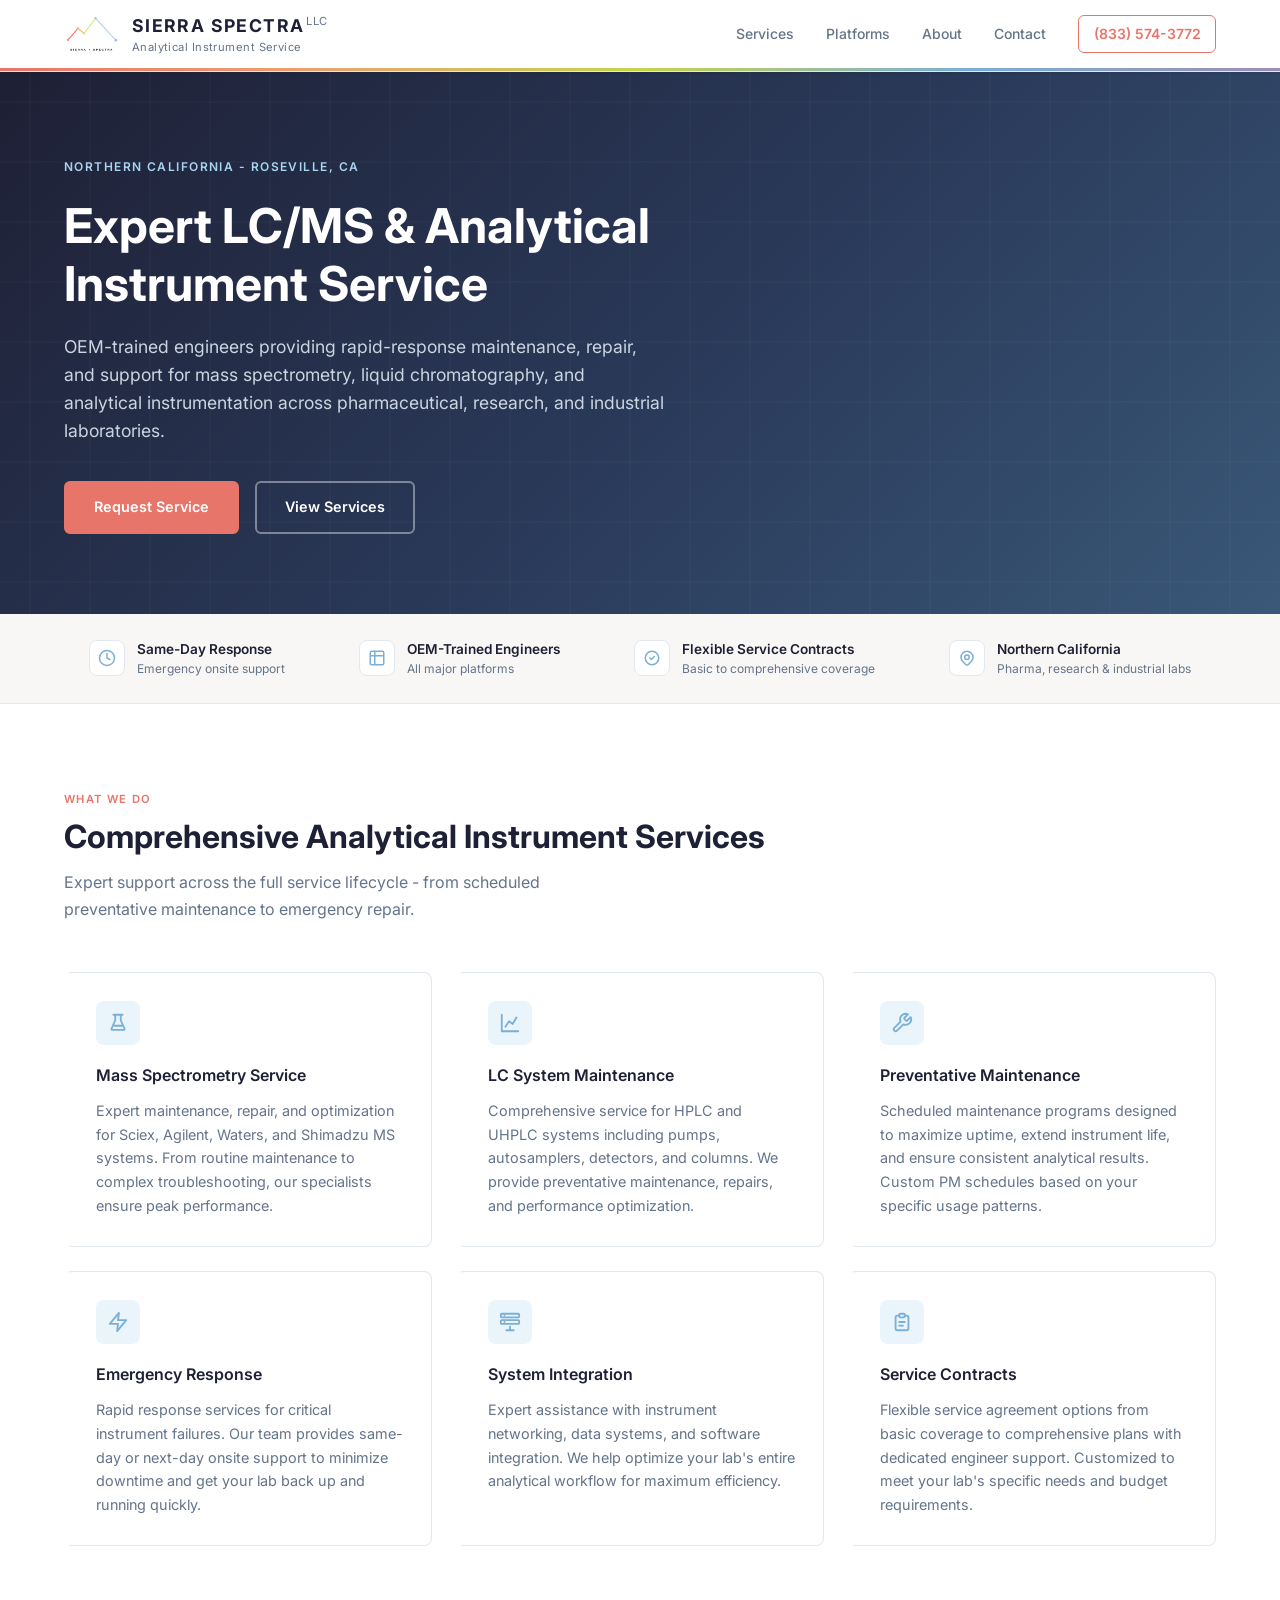
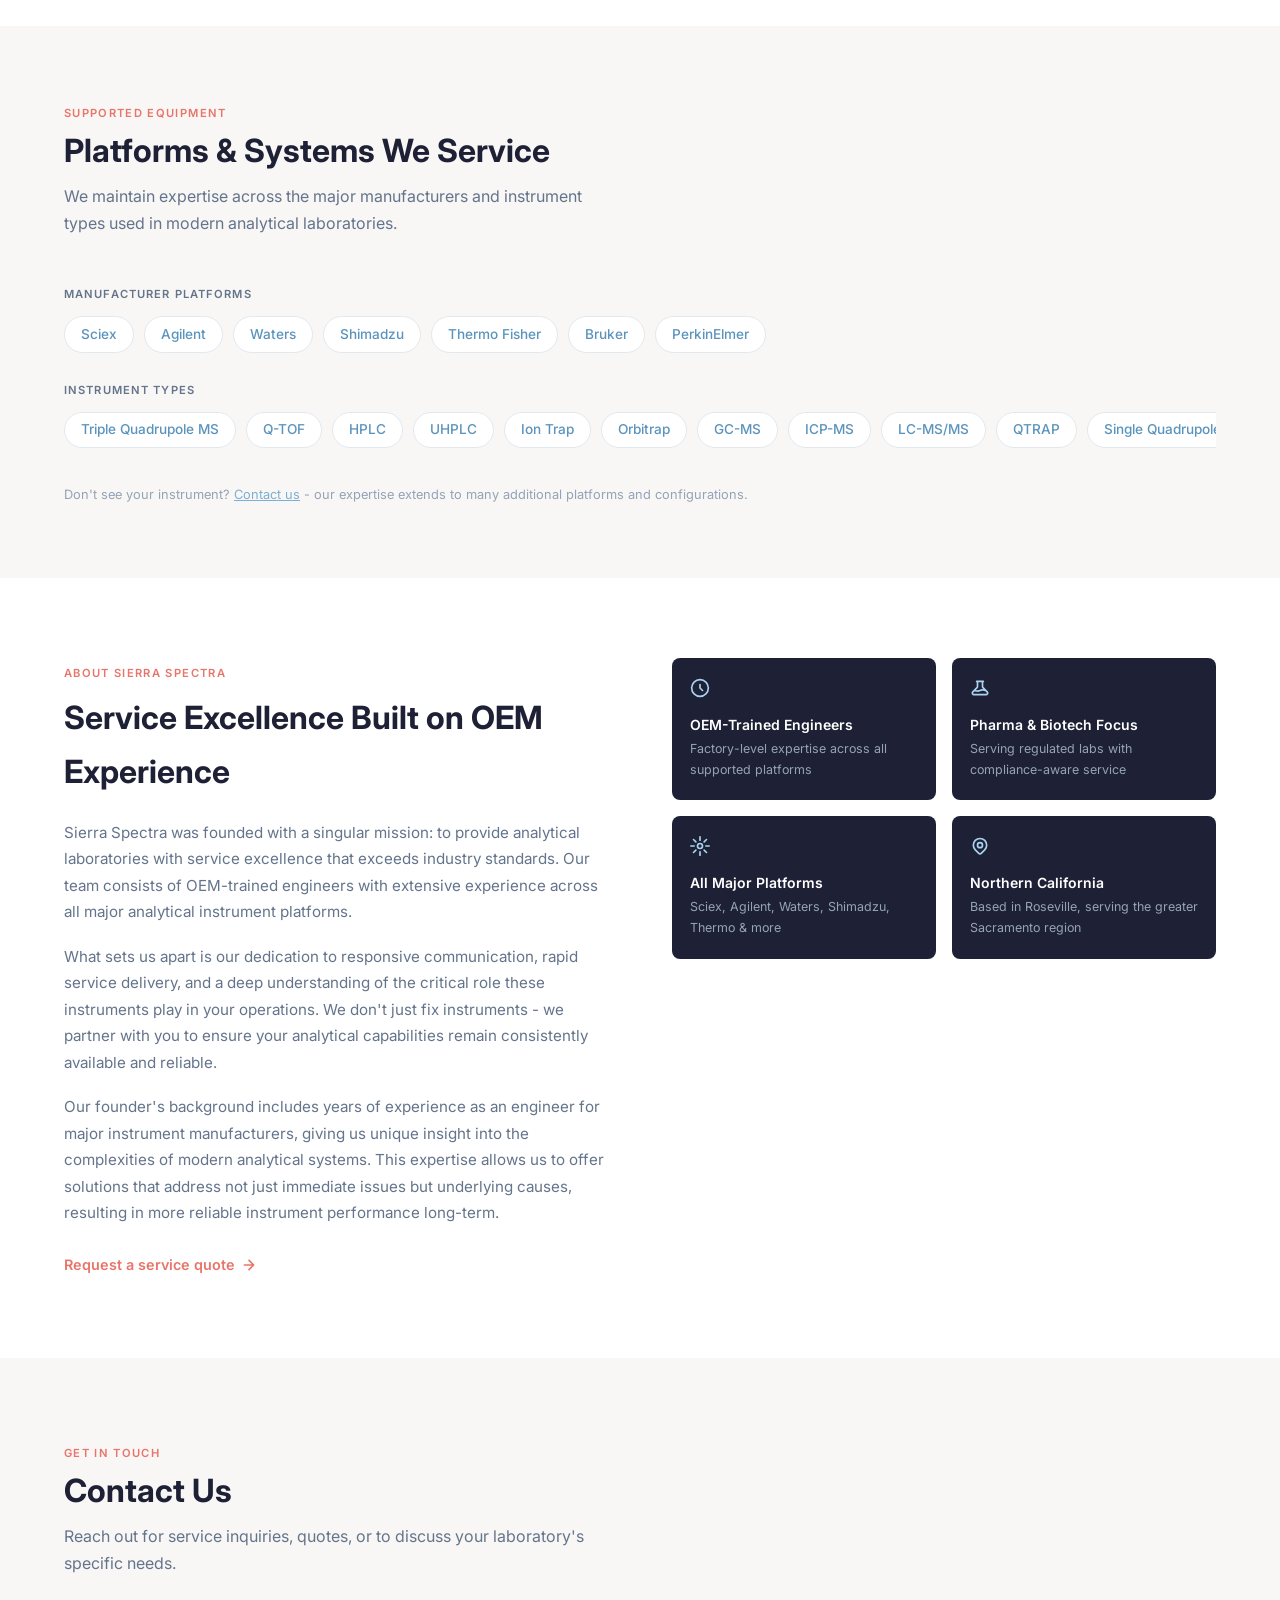
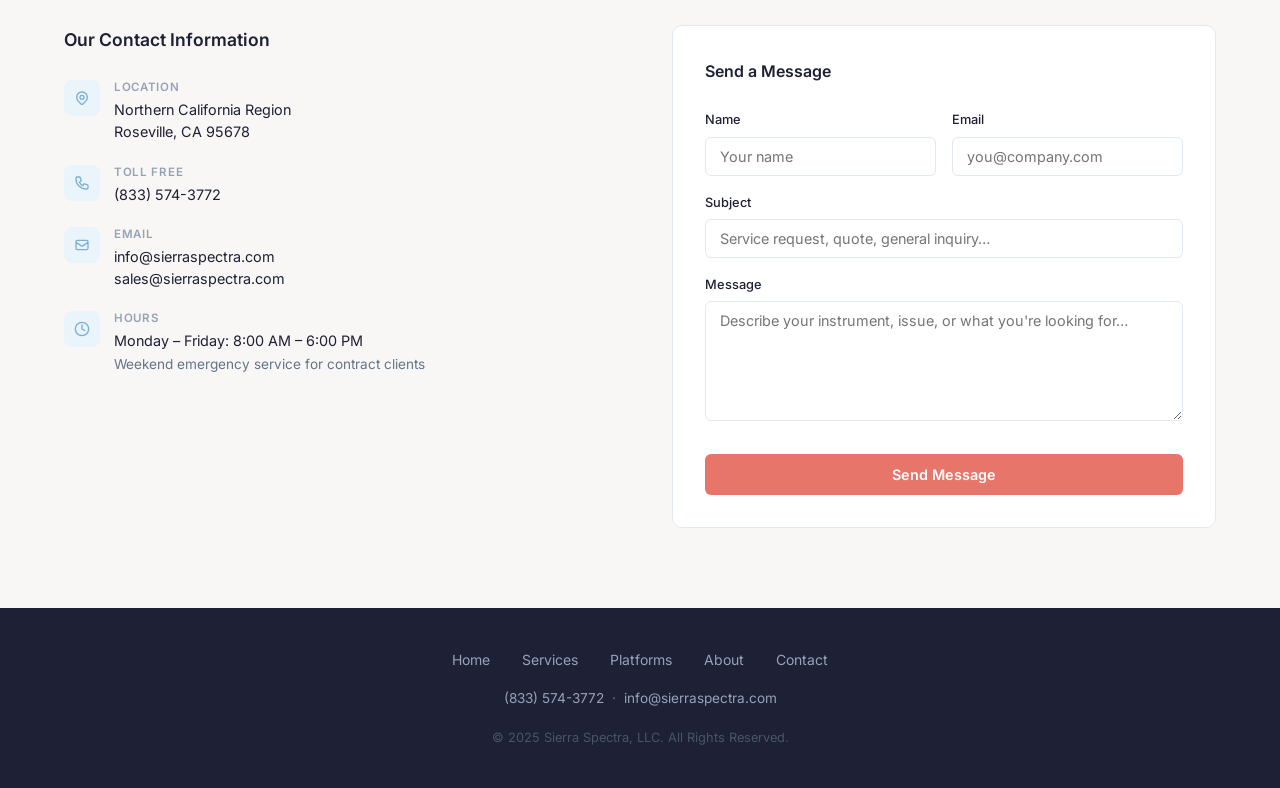
==== previews/em-dashes-hyphens-completeness-iyqhnm/index.html @ 55b7348d "Deploying to gh-pages from @ SierraSpectraLLC/sierraspectrallc.github.io@8f53536fdd817f4bb9b11e13f49" ====
<!DOCTYPE html>
<html lang="en">
<head>
    <meta charset="UTF-8">
    <meta name="viewport" content="width=device-width, initial-scale=1.0">
    <title>Sierra Spectra - Analytical Instrument Service Specialists</title>
    <link rel="preconnect" href="https://fonts.googleapis.com">
    <link rel="preconnect" href="https://fonts.gstatic.com" crossorigin>
    <link href="https://fonts.googleapis.com/css2?family=Inter:wght@300;400;500;600;700&display=swap" rel="stylesheet">
    <style>
        :root {
            /* Brand palette - derived from Sierra Spectra logo */
            --coral:   #E8756A;   /* logo: leftmost dot  */
            --orange:  #E8A370;   /* logo: 2nd dot       */
            --lime:    #C5D44A;   /* logo: valley dot    */
            --sky:     #7BAFD4;   /* logo: peak dot      */
            --purple:  #9B8EB8;   /* logo: rightmost dot */

            /* Functional aliases */
            --navy:    #1e2035;   /* dark text / header bg */
            --blue:    #7BAFD4;   /* sky blue - links, icons, accents */
            --blue-dk: #5A94BC;   /* darker sky - hover states */
            --slate:   #64748b;
            --slate-lt:#94a3b8;
            --border:  #e2e8f0;
            --gray-bg: #f8f7f5;   /* very slightly warm off-white */
            --white:   #ffffff;
        }

        *, *::before, *::after {
            margin: 0;
            padding: 0;
            box-sizing: border-box;
        }

        html {
            scroll-behavior: smooth;
        }

        body {
            font-family: 'Inter', -apple-system, BlinkMacSystemFont, 'Segoe UI', sans-serif;
            font-size: 16px;
            line-height: 1.7;
            color: var(--navy);
            background: var(--white);
        }

        .container {
            width: 90%;
            max-width: 1200px;
            margin: 0 auto;
        }

        /* ===== NAVIGATION ===== */
        .nav {
            position: sticky;
            top: 0;
            z-index: 100;
            background: var(--white);
            border-bottom: 1px solid var(--border);
            box-shadow: 0 1px 3px rgba(0,0,0,0.08);
        }

        /* Spectrum accent bar - mirrors the logo's color gradient */
        .nav::after {
            content: '';
            display: block;
            height: 3px;
            background: linear-gradient(to right, #E8756A, #E8A370, #C5D44A, #7BAFD4, #9B8EB8);
        }

        .nav-inner {
            display: flex;
            align-items: center;
            justify-content: space-between;
            height: 68px;
        }

        .nav-logo {
            display: flex;
            flex-direction: row;
            align-items: center;
            gap: 0.6rem;
            text-decoration: none;
        }

        .nav-logo-img {
            height: 40px;
            width: auto;
            flex-shrink: 0;
        }

        .nav-logo-name {
            font-size: 1.1rem;
            font-weight: 700;
            letter-spacing: 0.08em;
            color: var(--navy);
        }

        .nav-logo-name span {
            font-weight: 400;
            font-size: 0.7rem;
            color: var(--slate);
            letter-spacing: 0.04em;
            vertical-align: super;
            margin-left: 2px;
        }

        .nav-logo-tag {
            font-size: 0.7rem;
            font-weight: 400;
            color: var(--slate);
            letter-spacing: 0.04em;
            margin-top: -2px;
        }

        .nav-right {
            display: flex;
            align-items: center;
            gap: 2rem;
        }

        .nav-links {
            display: flex;
            list-style: none;
            gap: 2rem;
        }

        .nav-links a {
            text-decoration: none;
            font-size: 0.875rem;
            font-weight: 500;
            color: var(--slate);
            transition: color 0.2s;
        }

        .nav-links a:hover {
            color: var(--blue);
        }

        .nav-phone {
            font-size: 0.875rem;
            font-weight: 600;
            color: var(--coral);
            text-decoration: none;
            border: 1.5px solid var(--coral);
            border-radius: 6px;
            padding: 0.4rem 0.9rem;
            transition: all 0.2s;
            white-space: nowrap;
        }

        .nav-phone:hover {
            background: var(--coral);
            color: var(--white);
        }

        .nav-hamburger {
            display: none;
            background: none;
            border: none;
            cursor: pointer;
            padding: 4px;
            color: var(--navy);
        }

        /* ===== HERO ===== */
        .hero {
            position: relative;
            min-height: 520px;
            display: flex;
            align-items: center;
            background: linear-gradient(135deg, #1e2035 0%, #2a3a5a 55%, #3a5878 100%);
            overflow: hidden;
        }

        .hero-pattern {
            position: absolute;
            inset: 0;
            background-image: url("data:image/svg+xml,%3Csvg xmlns='http://www.w3.org/2000/svg' width='60' height='60'%3E%3Cpath d='M0 0h60v60H0z' fill='none'/%3E%3Cpath d='M0 30h60M30 0v60' stroke='%23ffffff' stroke-width='0.5' opacity='0.08'/%3E%3C/svg%3E");
            pointer-events: none;
        }

        .hero-content {
            position: relative;
            z-index: 1;
            padding: 5rem 0;
        }

        .hero-eyebrow {
            display: inline-block;
            font-size: 0.75rem;
            font-weight: 600;
            letter-spacing: 0.12em;
            text-transform: uppercase;
            color: #a8d4f0;
            margin-bottom: 1.25rem;
        }

        .hero h1 {
            font-size: clamp(2rem, 4vw, 3rem);
            font-weight: 700;
            color: var(--white);
            line-height: 1.2;
            max-width: 680px;
            margin-bottom: 1.25rem;
        }

        .hero-sub {
            font-size: 1.1rem;
            font-weight: 400;
            color: #cbd5e1;
            max-width: 600px;
            margin-bottom: 2.25rem;
            line-height: 1.6;
        }

        .hero-ctas {
            display: flex;
            gap: 1rem;
            flex-wrap: wrap;
        }

        .btn-primary {
            display: inline-block;
            background: var(--coral);
            color: var(--white);
            font-size: 0.9rem;
            font-weight: 600;
            padding: 0.75rem 1.75rem;
            border-radius: 6px;
            text-decoration: none;
            transition: all 0.2s;
            border: 2px solid var(--coral);
        }

        .btn-primary:hover {
            background: #c95c52;
            border-color: #c95c52;
            transform: translateY(-1px);
        }

        .btn-ghost {
            display: inline-block;
            background: transparent;
            color: var(--white);
            font-size: 0.9rem;
            font-weight: 600;
            padding: 0.75rem 1.75rem;
            border-radius: 6px;
            text-decoration: none;
            border: 2px solid rgba(255,255,255,0.4);
            transition: all 0.2s;
        }

        .btn-ghost:hover {
            border-color: rgba(255,255,255,0.8);
            background: rgba(255,255,255,0.1);
        }

        /* ===== STATS BAR ===== */
        .stats-bar {
            background: var(--gray-bg);
            border-bottom: 1px solid var(--border);
            padding: 1.5rem 0;
        }

        .stats-grid {
            display: flex;
            justify-content: space-around;
            flex-wrap: wrap;
            gap: 1.5rem;
        }

        .stat-item {
            display: flex;
            align-items: center;
            gap: 0.75rem;
        }

        .stat-icon {
            width: 36px;
            height: 36px;
            background: var(--white);
            border-radius: 8px;
            border: 1px solid var(--border);
            display: flex;
            align-items: center;
            justify-content: center;
            flex-shrink: 0;
        }

        .stat-icon svg {
            width: 18px;
            height: 18px;
            color: var(--blue);
            stroke: var(--blue);
        }

        .stat-label {
            font-size: 0.85rem;
            font-weight: 600;
            color: var(--navy);
        }

        .stat-sub {
            font-size: 0.75rem;
            color: var(--slate);
            margin-top: -2px;
        }

        /* ===== SECTION HEADERS ===== */
        .section-header {
            margin-bottom: 3rem;
        }

        .section-header.centered {
            text-align: center;
        }

        .section-eyebrow {
            display: inline-block;
            font-size: 0.7rem;
            font-weight: 600;
            letter-spacing: 0.12em;
            text-transform: uppercase;
            color: var(--coral);
            margin-bottom: 0.5rem;
        }

        .section-header h2 {
            font-size: clamp(1.5rem, 3vw, 2rem);
            font-weight: 700;
            color: var(--navy);
            line-height: 1.25;
        }

        .section-header p {
            margin-top: 0.75rem;
            font-size: 1rem;
            color: var(--slate);
            max-width: 560px;
        }

        .section-header.centered p {
            margin-left: auto;
            margin-right: auto;
        }

        /* ===== SERVICES ===== */
        .services {
            padding: 5rem 0;
            background: var(--white);
        }

        .service-grid {
            display: grid;
            grid-template-columns: repeat(auto-fit, minmax(300px, 1fr));
            gap: 1.5rem;
        }

        .service-card {
            border: 1px solid var(--border);
            border-radius: 8px;
            padding: 1.75rem;
            background: var(--white);
            transition: all 0.2s;
            border-left: 4px solid transparent;
        }

        .service-card:hover {
            border-left-color: var(--coral);
            box-shadow: 0 4px 16px rgba(232,117,106,0.12);
            transform: translateY(-2px);
        }

        .service-card-icon {
            width: 44px;
            height: 44px;
            background: #eaf4fb;
            border-radius: 8px;
            display: flex;
            align-items: center;
            justify-content: center;
            margin-bottom: 1.1rem;
        }

        .service-card-icon svg {
            width: 22px;
            height: 22px;
            stroke: var(--blue);
        }

        .service-card h3 {
            font-size: 1rem;
            font-weight: 600;
            color: var(--navy);
            margin-bottom: 0.6rem;
        }

        .service-card p {
            font-size: 0.9rem;
            color: var(--slate);
            line-height: 1.65;
        }

        /* ===== PLATFORMS WE SERVICE ===== */
        .platforms {
            padding: 4.5rem 0;
            background: var(--gray-bg);
        }

        .scroll-row {
            margin-top: 1.5rem;
        }

        .scroll-row-label {
            font-size: 0.7rem;
            font-weight: 600;
            letter-spacing: 0.1em;
            text-transform: uppercase;
            color: var(--slate);
            margin-bottom: 0.75rem;
        }

        .scroll-track {
            display: flex;
            gap: 0.625rem;
            overflow-x: auto;
            padding-bottom: 0.5rem;
            scrollbar-width: none;
            -ms-overflow-style: none;
        }

        .scroll-track::-webkit-scrollbar {
            display: none;
        }

        .scroll-pill {
            flex-shrink: 0;
            display: inline-block;
            background: var(--white);
            border: 1px solid var(--border);
            border-radius: 9999px;
            padding: 0.35rem 1rem;
            font-size: 0.85rem;
            font-weight: 500;
            color: var(--blue-dk);
            white-space: nowrap;
            cursor: default;
            transition: border-color 0.15s;
        }

        .scroll-pill:hover {
            border-color: var(--blue);
        }

        .scroll-row + .scroll-row {
            margin-top: 1.25rem;
        }

        .platforms-note {
            margin-top: 1.75rem;
            font-size: 0.8rem;
            color: var(--slate-lt);
        }

        /* ===== ABOUT ===== */
        .about {
            padding: 5rem 0;
            background: var(--white);
        }

        .about-grid {
            display: grid;
            grid-template-columns: 1fr 1fr;
            gap: 4rem;
            align-items: start;
        }

        .about-text h2 {
            font-size: clamp(1.5rem, 3vw, 2rem);
            font-weight: 700;
            color: var(--navy);
            margin-bottom: 1.25rem;
        }

        .about-text p {
            font-size: 0.95rem;
            color: var(--slate);
            margin-bottom: 1.1rem;
            line-height: 1.75;
        }

        .about-cta {
            display: inline-flex;
            align-items: center;
            gap: 0.4rem;
            font-size: 0.9rem;
            font-weight: 600;
            color: var(--coral);
            text-decoration: none;
            margin-top: 0.5rem;
            transition: gap 0.2s;
        }

        .about-cta:hover {
            gap: 0.7rem;
        }

        .about-highlights {
            display: grid;
            grid-template-columns: 1fr 1fr;
            gap: 1rem;
        }

        .highlight-card {
            background: var(--navy);
            border-radius: 8px;
            padding: 1.25rem 1.1rem;
            color: var(--white);
        }

        .highlight-card svg {
            width: 20px;
            height: 20px;
            stroke: #a8d4f0;
            margin-bottom: 0.6rem;
        }

        .highlight-card h4 {
            font-size: 0.875rem;
            font-weight: 600;
            color: var(--white);
            line-height: 1.3;
        }

        .highlight-card p {
            font-size: 0.78rem;
            color: #94a3b8;
            margin-top: 0.25rem;
        }

        /* ===== CONTACT ===== */
        .contact {
            padding: 5rem 0;
            background: var(--gray-bg);
        }

        .contact-grid {
            display: grid;
            grid-template-columns: 1fr 1fr;
            gap: 4rem;
        }

        .contact-info h3 {
            font-size: 1.1rem;
            font-weight: 600;
            color: var(--navy);
            margin-bottom: 1.5rem;
        }

        .contact-detail {
            display: flex;
            align-items: flex-start;
            gap: 0.875rem;
            margin-bottom: 1.25rem;
        }

        .contact-detail-icon {
            width: 36px;
            height: 36px;
            background: #eaf4fb;
            border-radius: 8px;
            display: flex;
            align-items: center;
            justify-content: center;
            flex-shrink: 0;
            margin-top: 1px;
        }

        .contact-detail-icon svg {
            width: 16px;
            height: 16px;
            stroke: var(--blue);
        }

        .contact-detail-text {
            font-size: 0.9rem;
            color: var(--navy);
            line-height: 1.55;
        }

        .contact-detail-text a {
            color: var(--navy);
            text-decoration: none;
        }

        .contact-detail-text a:hover {
            color: var(--blue);
            text-decoration: underline;
        }

        .contact-detail-text .label {
            font-size: 0.72rem;
            font-weight: 600;
            letter-spacing: 0.06em;
            text-transform: uppercase;
            color: var(--slate-lt);
            display: block;
            margin-bottom: 2px;
        }

        /* Contact Form */
        .contact-form-wrap {
            background: var(--white);
            border: 1px solid var(--border);
            border-radius: 10px;
            padding: 2rem;
        }

        .contact-form-wrap h3 {
            font-size: 1rem;
            font-weight: 600;
            color: var(--navy);
            margin-bottom: 1.5rem;
        }

        .form-group {
            margin-bottom: 1rem;
        }

        .form-group label {
            display: block;
            font-size: 0.8rem;
            font-weight: 500;
            color: var(--navy);
            margin-bottom: 0.35rem;
        }

        .form-group input,
        .form-group textarea,
        .form-group select {
            width: 100%;
            padding: 0.625rem 0.875rem;
            border: 1px solid var(--border);
            border-radius: 6px;
            font-size: 0.9rem;
            font-family: inherit;
            color: var(--navy);
            background: var(--white);
            transition: border-color 0.15s, box-shadow 0.15s;
            appearance: none;
        }

        .form-group input:focus,
        .form-group textarea:focus,
        .form-group select:focus {
            outline: none;
            border-color: var(--blue);
            box-shadow: 0 0 0 3px rgba(123,175,212,0.2);
        }

        .form-group textarea {
            height: 120px;
            resize: vertical;
        }

        .form-row {
            display: grid;
            grid-template-columns: 1fr 1fr;
            gap: 1rem;
        }

        .btn-submit {
            width: 100%;
            background: var(--coral);
            color: var(--white);
            border: none;
            padding: 0.75rem;
            font-size: 0.9rem;
            font-weight: 600;
            font-family: inherit;
            border-radius: 6px;
            cursor: pointer;
            transition: background 0.2s;
            margin-top: 0.5rem;
        }

        .btn-submit:hover {
            background: #c95c52;
        }

        /* ===== FOOTER ===== */
        footer {
            background: var(--navy);
            color: #94a3b8;
            padding: 2.5rem 0;
        }

        .footer-inner {
            display: flex;
            flex-direction: column;
            align-items: center;
            gap: 1rem;
            text-align: center;
        }

        .footer-links {
            display: flex;
            gap: 2rem;
            flex-wrap: wrap;
            justify-content: center;
        }

        .footer-links a {
            color: #94a3b8;
            text-decoration: none;
            font-size: 0.875rem;
            transition: color 0.2s;
        }

        .footer-links a:hover {
            color: var(--white);
        }

        .footer-contact {
            font-size: 0.85rem;
            color: #64748b;
        }

        .footer-contact a {
            color: #94a3b8;
            text-decoration: none;
        }

        .footer-contact a:hover {
            color: var(--white);
        }

        .footer-copy {
            font-size: 0.8rem;
            color: #475569;
        }

        /* ===== MOBILE NAV ===== */
        .mobile-menu {
            display: none;
            padding: 1rem 0;
            border-top: 1px solid var(--border);
            background: var(--white);
        }

        .mobile-menu.open {
            display: block;
        }

        .mobile-menu ul {
            list-style: none;
            display: flex;
            flex-direction: column;
            gap: 0.25rem;
        }

        .mobile-menu a {
            display: block;
            padding: 0.6rem 0;
            font-size: 0.95rem;
            font-weight: 500;
            color: var(--navy);
            text-decoration: none;
        }

        .mobile-menu a:hover {
            color: var(--blue);
        }

        .mobile-phone {
            display: block;
            margin-top: 0.75rem;
            padding-top: 0.75rem;
            border-top: 1px solid var(--border);
            font-size: 0.9rem;
            font-weight: 600;
            color: var(--coral);
            text-decoration: none;
        }

        /* ===== RESPONSIVE ===== */
        @media (max-width: 768px) {
            .nav-links,
            .nav-phone {
                display: none;
            }

            .nav-hamburger {
                display: flex;
            }

            .stats-grid {
                display: grid;
                grid-template-columns: 1fr 1fr;
                gap: 1rem;
            }

            .about-grid,
            .contact-grid {
                grid-template-columns: 1fr;
                gap: 2.5rem;
            }

            .about-highlights {
                grid-template-columns: 1fr 1fr;
            }

            .form-row {
                grid-template-columns: 1fr;
            }

            .hero-ctas {
                flex-direction: column;
                align-items: flex-start;
            }

            .btn-primary,
            .btn-ghost {
                width: 100%;
                text-align: center;
            }
        }

        @media (max-width: 480px) {
            .stats-grid {
                grid-template-columns: 1fr;
            }

            .about-highlights {
                grid-template-columns: 1fr;
            }
        }
    </style>
</head>
<body>

    <!-- NAVIGATION -->
    <header>
        <nav class="nav">
            <div class="container">
                <div class="nav-inner">
                    <a href="#home" class="nav-logo">
                        <img src="assets/SSLogo_FullColor.png" alt="Sierra Spectra logo mark" class="nav-logo-img">
                        <div>
                            <div class="nav-logo-name">SIERRA SPECTRA<span>LLC</span></div>
                            <div class="nav-logo-tag">Analytical Instrument Service</div>
                        </div>
                    </a>

                    <div class="nav-right">
                        <ul class="nav-links">
                            <li><a href="#services">Services</a></li>
                            <li><a href="#platforms">Platforms</a></li>
                            <li><a href="#about">About</a></li>
                            <li><a href="#contact">Contact</a></li>
                        </ul>
                        <a href="tel:8335743772" class="nav-phone">(833) 574-3772</a>
                    </div>

                    <button class="nav-hamburger" aria-label="Toggle menu" onclick="document.querySelector('.mobile-menu').classList.toggle('open')">
                        <svg width="22" height="22" viewBox="0 0 24 24" fill="none" stroke="currentColor" stroke-width="2" stroke-linecap="round" stroke-linejoin="round">
                            <line x1="3" y1="6" x2="21" y2="6"/>
                            <line x1="3" y1="12" x2="21" y2="12"/>
                            <line x1="3" y1="18" x2="21" y2="18"/>
                        </svg>
                    </button>
                </div>

                <div class="mobile-menu">
                    <ul>
                        <li><a href="#services" onclick="this.closest('.mobile-menu').classList.remove('open')">Services</a></li>
                        <li><a href="#platforms" onclick="this.closest('.mobile-menu').classList.remove('open')">Platforms</a></li>
                        <li><a href="#about" onclick="this.closest('.mobile-menu').classList.remove('open')">About</a></li>
                        <li><a href="#contact" onclick="this.closest('.mobile-menu').classList.remove('open')">Contact</a></li>
                    </ul>
                    <a href="tel:8335743772" class="mobile-phone">(833) 574-3772</a>
                </div>
            </div>
        </nav>
    </header>

    <!-- HERO -->
    <section id="home" class="hero">
        <div class="hero-pattern"></div>
        <div class="container hero-content">
            <div class="hero-eyebrow">Northern California - Roseville, CA</div>
            <h1>Expert LC/MS &amp; Analytical Instrument Service</h1>
            <p class="hero-sub">OEM-trained engineers providing rapid-response maintenance, repair, and support for mass spectrometry, liquid chromatography, and analytical instrumentation across pharmaceutical, research, and industrial laboratories.</p>
            <div class="hero-ctas">
                <a href="#contact" class="btn-primary">Request Service</a>
                <a href="#services" class="btn-ghost">View Services</a>
            </div>
        </div>
    </section>

    <!-- STATS BAR -->
    <section class="stats-bar">
        <div class="container">
            <div class="stats-grid">
                <div class="stat-item">
                    <div class="stat-icon">
                        <svg viewBox="0 0 24 24" fill="none" stroke-width="2" stroke-linecap="round" stroke-linejoin="round">
                            <path d="M12 2a10 10 0 100 20 10 10 0 000-20z"/>
                            <path d="M12 6v6l4 2"/>
                        </svg>
                    </div>
                    <div>
                        <div class="stat-label">Same-Day Response</div>
                        <div class="stat-sub">Emergency onsite support</div>
                    </div>
                </div>

                <div class="stat-item">
                    <div class="stat-icon">
                        <svg viewBox="0 0 24 24" fill="none" stroke-width="2" stroke-linecap="round" stroke-linejoin="round">
                            <path d="M9 3H5a2 2 0 00-2 2v4m6-6h10a2 2 0 012 2v4M9 3v18m0 0h10a2 2 0 002-2V9M9 21H5a2 2 0 01-2-2V9m0 0h18"/>
                        </svg>
                    </div>
                    <div>
                        <div class="stat-label">OEM-Trained Engineers</div>
                        <div class="stat-sub">All major platforms</div>
                    </div>
                </div>

                <div class="stat-item">
                    <div class="stat-icon">
                        <svg viewBox="0 0 24 24" fill="none" stroke-width="2" stroke-linecap="round" stroke-linejoin="round">
                            <path d="M9 12l2 2 4-4m6 2a9 9 0 11-18 0 9 9 0 0118 0z"/>
                        </svg>
                    </div>
                    <div>
                        <div class="stat-label">Flexible Service Contracts</div>
                        <div class="stat-sub">Basic to comprehensive coverage</div>
                    </div>
                </div>

                <div class="stat-item">
                    <div class="stat-icon">
                        <svg viewBox="0 0 24 24" fill="none" stroke-width="2" stroke-linecap="round" stroke-linejoin="round">
                            <path d="M17.657 16.657L13.414 20.9a1.998 1.998 0 01-2.827 0l-4.244-4.243a8 8 0 1111.314 0z"/>
                            <path d="M15 11a3 3 0 11-6 0 3 3 0 016 0z"/>
                        </svg>
                    </div>
                    <div>
                        <div class="stat-label">Northern California</div>
                        <div class="stat-sub">Pharma, research &amp; industrial labs</div>
                    </div>
                </div>
            </div>
        </div>
    </section>

    <!-- SERVICES -->
    <section id="services" class="services">
        <div class="container">
            <div class="section-header">
                <div class="section-eyebrow">What We Do</div>
                <h2>Comprehensive Analytical Instrument Services</h2>
                <p>Expert support across the full service lifecycle - from scheduled preventative maintenance to emergency repair.</p>
            </div>

            <div class="service-grid">

                <div class="service-card">
                    <div class="service-card-icon">
                        <!-- Flask / beaker icon -->
                        <svg viewBox="0 0 24 24" fill="none" stroke-width="2" stroke-linecap="round" stroke-linejoin="round">
                            <path d="M9 3h6m-6 0v6l-4 9a1 1 0 00.9 1.45h12.2A1 1 0 0019 18l-4-9V3M9 3H7m8 0h2"/>
                            <path d="M7.8 15h8.4"/>
                        </svg>
                    </div>
                    <h3>Mass Spectrometry Service</h3>
                    <p>Expert maintenance, repair, and optimization for Sciex, Agilent, Waters, and Shimadzu MS systems. From routine maintenance to complex troubleshooting, our specialists ensure peak performance.</p>
                </div>

                <div class="service-card">
                    <div class="service-card-icon">
                        <!-- Chart / LC icon -->
                        <svg viewBox="0 0 24 24" fill="none" stroke-width="2" stroke-linecap="round" stroke-linejoin="round">
                            <path d="M3 3v18h18"/>
                            <path d="M7 16l4-6 4 3 4-7"/>
                        </svg>
                    </div>
                    <h3>LC System Maintenance</h3>
                    <p>Comprehensive service for HPLC and UHPLC systems including pumps, autosamplers, detectors, and columns. We provide preventative maintenance, repairs, and performance optimization.</p>
                </div>

                <div class="service-card">
                    <div class="service-card-icon">
                        <!-- Wrench icon -->
                        <svg viewBox="0 0 24 24" fill="none" stroke-width="2" stroke-linecap="round" stroke-linejoin="round">
                            <path d="M14.7 6.3a1 1 0 000 1.4l1.6 1.6a1 1 0 001.4 0l3.77-3.77a6 6 0 01-7.94 7.94l-6.91 6.91a2.12 2.12 0 01-3-3l6.91-6.91a6 6 0 017.94-7.94l-3.76 3.76z"/>
                        </svg>
                    </div>
                    <h3>Preventative Maintenance</h3>
                    <p>Scheduled maintenance programs designed to maximize uptime, extend instrument life, and ensure consistent analytical results. Custom PM schedules based on your specific usage patterns.</p>
                </div>

                <div class="service-card">
                    <div class="service-card-icon">
                        <!-- Lightning bolt icon -->
                        <svg viewBox="0 0 24 24" fill="none" stroke-width="2" stroke-linecap="round" stroke-linejoin="round">
                            <path d="M13 2L3 14h9l-1 8 10-12h-9l1-8z"/>
                        </svg>
                    </div>
                    <h3>Emergency Response</h3>
                    <p>Rapid response services for critical instrument failures. Our team provides same-day or next-day onsite support to minimize downtime and get your lab back up and running quickly.</p>
                </div>

                <div class="service-card">
                    <div class="service-card-icon">
                        <!-- Network / server icon -->
                        <svg viewBox="0 0 24 24" fill="none" stroke-width="2" stroke-linecap="round" stroke-linejoin="round">
                            <rect x="2" y="3" width="20" height="4" rx="1"/>
                            <rect x="2" y="10" width="20" height="4" rx="1"/>
                            <path d="M6 5h.01M6 12h.01"/>
                            <path d="M12 17v4m-4 0h8"/>
                        </svg>
                    </div>
                    <h3>System Integration</h3>
                    <p>Expert assistance with instrument networking, data systems, and software integration. We help optimize your lab's entire analytical workflow for maximum efficiency.</p>
                </div>

                <div class="service-card">
                    <div class="service-card-icon">
                        <!-- Document / contract icon -->
                        <svg viewBox="0 0 24 24" fill="none" stroke-width="2" stroke-linecap="round" stroke-linejoin="round">
                            <path d="M9 5H7a2 2 0 00-2 2v12a2 2 0 002 2h10a2 2 0 002-2V7a2 2 0 00-2-2h-2"/>
                            <rect x="9" y="3" width="6" height="4" rx="1"/>
                            <path d="M9 12h6M9 16h4"/>
                        </svg>
                    </div>
                    <h3>Service Contracts</h3>
                    <p>Flexible service agreement options from basic coverage to comprehensive plans with dedicated engineer support. Customized to meet your lab's specific needs and budget requirements.</p>
                </div>

            </div>
        </div>
    </section>

    <!-- PLATFORMS WE SERVICE -->
    <section id="platforms" class="platforms">
        <div class="container">
            <div class="section-header">
                <div class="section-eyebrow">Supported Equipment</div>
                <h2>Platforms &amp; Systems We Service</h2>
                <p>We maintain expertise across the major manufacturers and instrument types used in modern analytical laboratories.</p>
            </div>

            <div class="scroll-row">
                <div class="scroll-row-label">Manufacturer Platforms</div>
                <div class="scroll-track" role="list" aria-label="Supported manufacturer platforms">
                    <span class="scroll-pill">Sciex</span>
                    <span class="scroll-pill">Agilent</span>
                    <span class="scroll-pill">Waters</span>
                    <span class="scroll-pill">Shimadzu</span>
                    <span class="scroll-pill">Thermo Fisher</span>
                    <span class="scroll-pill">Bruker</span>
                    <span class="scroll-pill">PerkinElmer</span>
                </div>
            </div>

            <div class="scroll-row">
                <div class="scroll-row-label">Instrument Types</div>
                <div class="scroll-track" role="list" aria-label="Supported instrument types">
                    <span class="scroll-pill">Triple Quadrupole MS</span>
                    <span class="scroll-pill">Q-TOF</span>
                    <span class="scroll-pill">HPLC</span>
                    <span class="scroll-pill">UHPLC</span>
                    <span class="scroll-pill">Ion Trap</span>
                    <span class="scroll-pill">Orbitrap</span>
                    <span class="scroll-pill">GC-MS</span>
                    <span class="scroll-pill">ICP-MS</span>
                    <span class="scroll-pill">LC-MS/MS</span>
                    <span class="scroll-pill">QTRAP</span>
                    <span class="scroll-pill">Single Quadrupole</span>
                </div>
            </div>

            <p class="platforms-note">Don't see your instrument? <a href="#contact" style="color: var(--blue);">Contact us</a> - our expertise extends to many additional platforms and configurations.</p>
        </div>
    </section>

    <!-- ABOUT -->
    <section id="about" class="about">
        <div class="container">
            <div class="about-grid">
                <div class="about-text">
                    <div class="section-eyebrow">About Sierra Spectra</div>
                    <h2>Service Excellence Built on OEM Experience</h2>

                    <p>Sierra Spectra was founded with a singular mission: to provide analytical laboratories with service excellence that exceeds industry standards. Our team consists of OEM-trained engineers with extensive experience across all major analytical instrument platforms.</p>

                    <p>What sets us apart is our dedication to responsive communication, rapid service delivery, and a deep understanding of the critical role these instruments play in your operations. We don't just fix instruments - we partner with you to ensure your analytical capabilities remain consistently available and reliable.</p>

                    <p>Our founder's background includes years of experience as an engineer for major instrument manufacturers, giving us unique insight into the complexities of modern analytical systems. This expertise allows us to offer solutions that address not just immediate issues but underlying causes, resulting in more reliable instrument performance long-term.</p>

                    <a href="#contact" class="about-cta">
                        Request a service quote
                        <svg width="16" height="16" viewBox="0 0 24 24" fill="none" stroke="currentColor" stroke-width="2.5" stroke-linecap="round" stroke-linejoin="round">
                            <path d="M5 12h14M12 5l7 7-7 7"/>
                        </svg>
                    </a>
                </div>

                <div class="about-highlights">
                    <div class="highlight-card">
                        <svg viewBox="0 0 24 24" fill="none" stroke-width="2" stroke-linecap="round" stroke-linejoin="round">
                            <path d="M12 2a10 10 0 100 20 10 10 0 000-20z"/>
                            <path d="M12 8v4l3 3"/>
                        </svg>
                        <h4>OEM-Trained Engineers</h4>
                        <p>Factory-level expertise across all supported platforms</p>
                    </div>

                    <div class="highlight-card">
                        <svg viewBox="0 0 24 24" fill="none" stroke-width="2" stroke-linecap="round" stroke-linejoin="round">
                            <path d="M19.428 15.428a2 2 0 00-1.022-.547l-2.387-.477a6 6 0 00-3.86.517l-.318.158a6 6 0 01-3.86.517L6.05 15.21a2 2 0 00-1.806.547M8 4h8l-1 1v5.172a2 2 0 00.586 1.414l5 5c1.26 1.26.367 3.414-1.415 3.414H4.828c-1.78 0-2.674-2.154-1.414-3.414l5-5A2 2 0 009 10.172V5L8 4z"/>
                        </svg>
                        <h4>Pharma &amp; Biotech Focus</h4>
                        <p>Serving regulated labs with compliance-aware service</p>
                    </div>

                    <div class="highlight-card">
                        <svg viewBox="0 0 24 24" fill="none" stroke-width="2" stroke-linecap="round" stroke-linejoin="round">
                            <circle cx="12" cy="12" r="3"/>
                            <path d="M12 1v4M12 19v4M4.22 4.22l2.83 2.83M16.95 16.95l2.83 2.83M1 12h4M19 12h4M4.22 19.78l2.83-2.83M16.95 7.05l2.83-2.83"/>
                        </svg>
                        <h4>All Major Platforms</h4>
                        <p>Sciex, Agilent, Waters, Shimadzu, Thermo &amp; more</p>
                    </div>

                    <div class="highlight-card">
                        <svg viewBox="0 0 24 24" fill="none" stroke-width="2" stroke-linecap="round" stroke-linejoin="round">
                            <path d="M17.657 16.657L13.414 20.9a1.998 1.998 0 01-2.827 0l-4.244-4.243a8 8 0 1111.314 0z"/>
                            <path d="M15 11a3 3 0 11-6 0 3 3 0 016 0z"/>
                        </svg>
                        <h4>Northern California</h4>
                        <p>Based in Roseville, serving the greater Sacramento region</p>
                    </div>
                </div>
            </div>
        </div>
    </section>

    <!-- CONTACT -->
    <section id="contact" class="contact">
        <div class="container">
            <div class="section-header">
                <div class="section-eyebrow">Get In Touch</div>
                <h2>Contact Us</h2>
                <p>Reach out for service inquiries, quotes, or to discuss your laboratory's specific needs.</p>
            </div>

            <div class="contact-grid">
                <div class="contact-info">
                    <h3>Our Contact Information</h3>

                    <div class="contact-detail">
                        <div class="contact-detail-icon">
                            <svg viewBox="0 0 24 24" fill="none" stroke-width="2" stroke-linecap="round" stroke-linejoin="round">
                                <path d="M17.657 16.657L13.414 20.9a1.998 1.998 0 01-2.827 0l-4.244-4.243a8 8 0 1111.314 0z"/>
                                <path d="M15 11a3 3 0 11-6 0 3 3 0 016 0z"/>
                            </svg>
                        </div>
                        <div class="contact-detail-text">
                            <span class="label">Location</span>
                            Northern California Region<br>
                            Roseville, CA 95678
                        </div>
                    </div>

                    <div class="contact-detail">
                        <div class="contact-detail-icon">
                            <svg viewBox="0 0 24 24" fill="none" stroke-width="2" stroke-linecap="round" stroke-linejoin="round">
                                <path d="M3 5a2 2 0 012-2h3.28a1 1 0 01.948.684l1.498 4.493a1 1 0 01-.502 1.21l-2.257 1.13a11.042 11.042 0 005.516 5.516l1.13-2.257a1 1 0 011.21-.502l4.493 1.498a1 1 0 01.684.949V19a2 2 0 01-2 2h-1C9.716 21 3 14.284 3 6V5z"/>
                            </svg>
                        </div>
                        <div class="contact-detail-text">
                            <span class="label">Toll Free</span>
                            <a href="tel:8335743772">(833) 574-3772</a>
                        </div>
                    </div>

                    <div class="contact-detail">
                        <div class="contact-detail-icon">
                            <svg viewBox="0 0 24 24" fill="none" stroke-width="2" stroke-linecap="round" stroke-linejoin="round">
                                <path d="M3 8l7.89 5.26a2 2 0 002.22 0L21 8M5 19h14a2 2 0 002-2V7a2 2 0 00-2-2H5a2 2 0 00-2 2v10a2 2 0 002 2z"/>
                            </svg>
                        </div>
                        <div class="contact-detail-text">
                            <span class="label">Email</span>
                            <a href="mailto:info@sierraspectra.com">info@sierraspectra.com</a><br>
                            <a href="mailto:sales@sierraspectra.com">sales@sierraspectra.com</a>
                        </div>
                    </div>

                    <div class="contact-detail">
                        <div class="contact-detail-icon">
                            <svg viewBox="0 0 24 24" fill="none" stroke-width="2" stroke-linecap="round" stroke-linejoin="round">
                                <circle cx="12" cy="12" r="10"/>
                                <path d="M12 6v6l4 2"/>
                            </svg>
                        </div>
                        <div class="contact-detail-text">
                            <span class="label">Hours</span>
                            Monday &ndash; Friday: 8:00 AM &ndash; 6:00 PM<br>
                            <span style="color: var(--slate); font-size: 0.85rem;">Weekend emergency service for contract clients</span>
                        </div>
                    </div>
                </div>

                <div class="contact-form-wrap">
                    <h3>Send a Message</h3>
                    <form action="https://formspree.io/f/xaneznog" method="POST">
                        <div class="form-row">
                            <div class="form-group">
                                <label for="name">Name</label>
                                <input type="text" id="name" name="name" placeholder="Your name" required>
                            </div>
                            <div class="form-group">
                                <label for="email">Email</label>
                                <input type="email" id="email" name="email" placeholder="you@company.com" required>
                            </div>
                        </div>
                        <div class="form-group">
                            <label for="subject">Subject</label>
                            <input type="text" id="subject" name="subject" placeholder="Service request, quote, general inquiry…">
                        </div>
                        <div class="form-group">
                            <label for="message">Message</label>
                            <textarea id="message" name="message" placeholder="Describe your instrument, issue, or what you're looking for…" required></textarea>
                        </div>
                        <button type="submit" class="btn-submit">Send Message</button>
                    </form>
                </div>
            </div>
        </div>
    </section>

    <!-- FOOTER -->
    <footer>
        <div class="container">
            <div class="footer-inner">
                <div class="footer-links">
                    <a href="#home">Home</a>
                    <a href="#services">Services</a>
                    <a href="#platforms">Platforms</a>
                    <a href="#about">About</a>
                    <a href="#contact">Contact</a>
                </div>
                <div class="footer-contact">
                    <a href="tel:8335743772">(833) 574-3772</a>
                    &nbsp;&middot;&nbsp;
                    <a href="mailto:info@sierraspectra.com">info@sierraspectra.com</a>
                </div>
                <div class="footer-copy">&copy; 2025 Sierra Spectra, LLC. All Rights Reserved.</div>
            </div>
        </div>
    </footer>

</body>
</html>
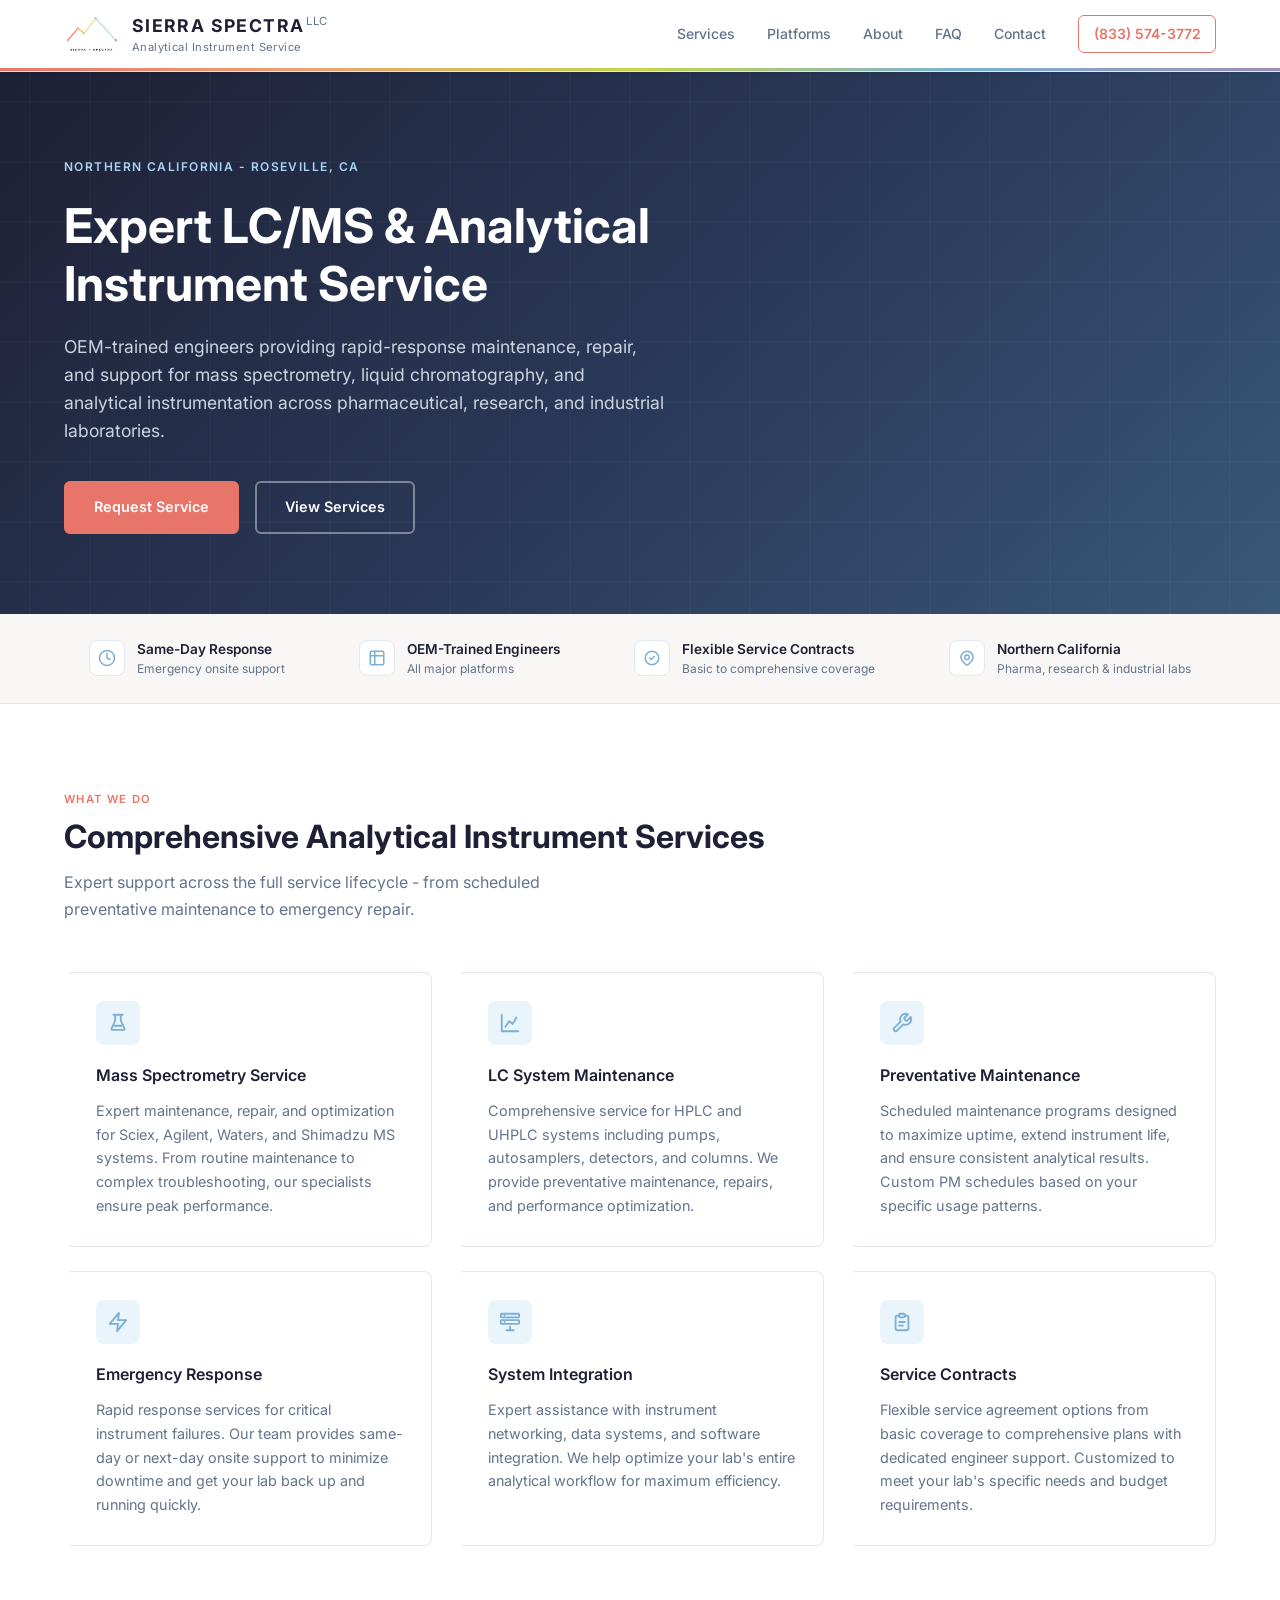
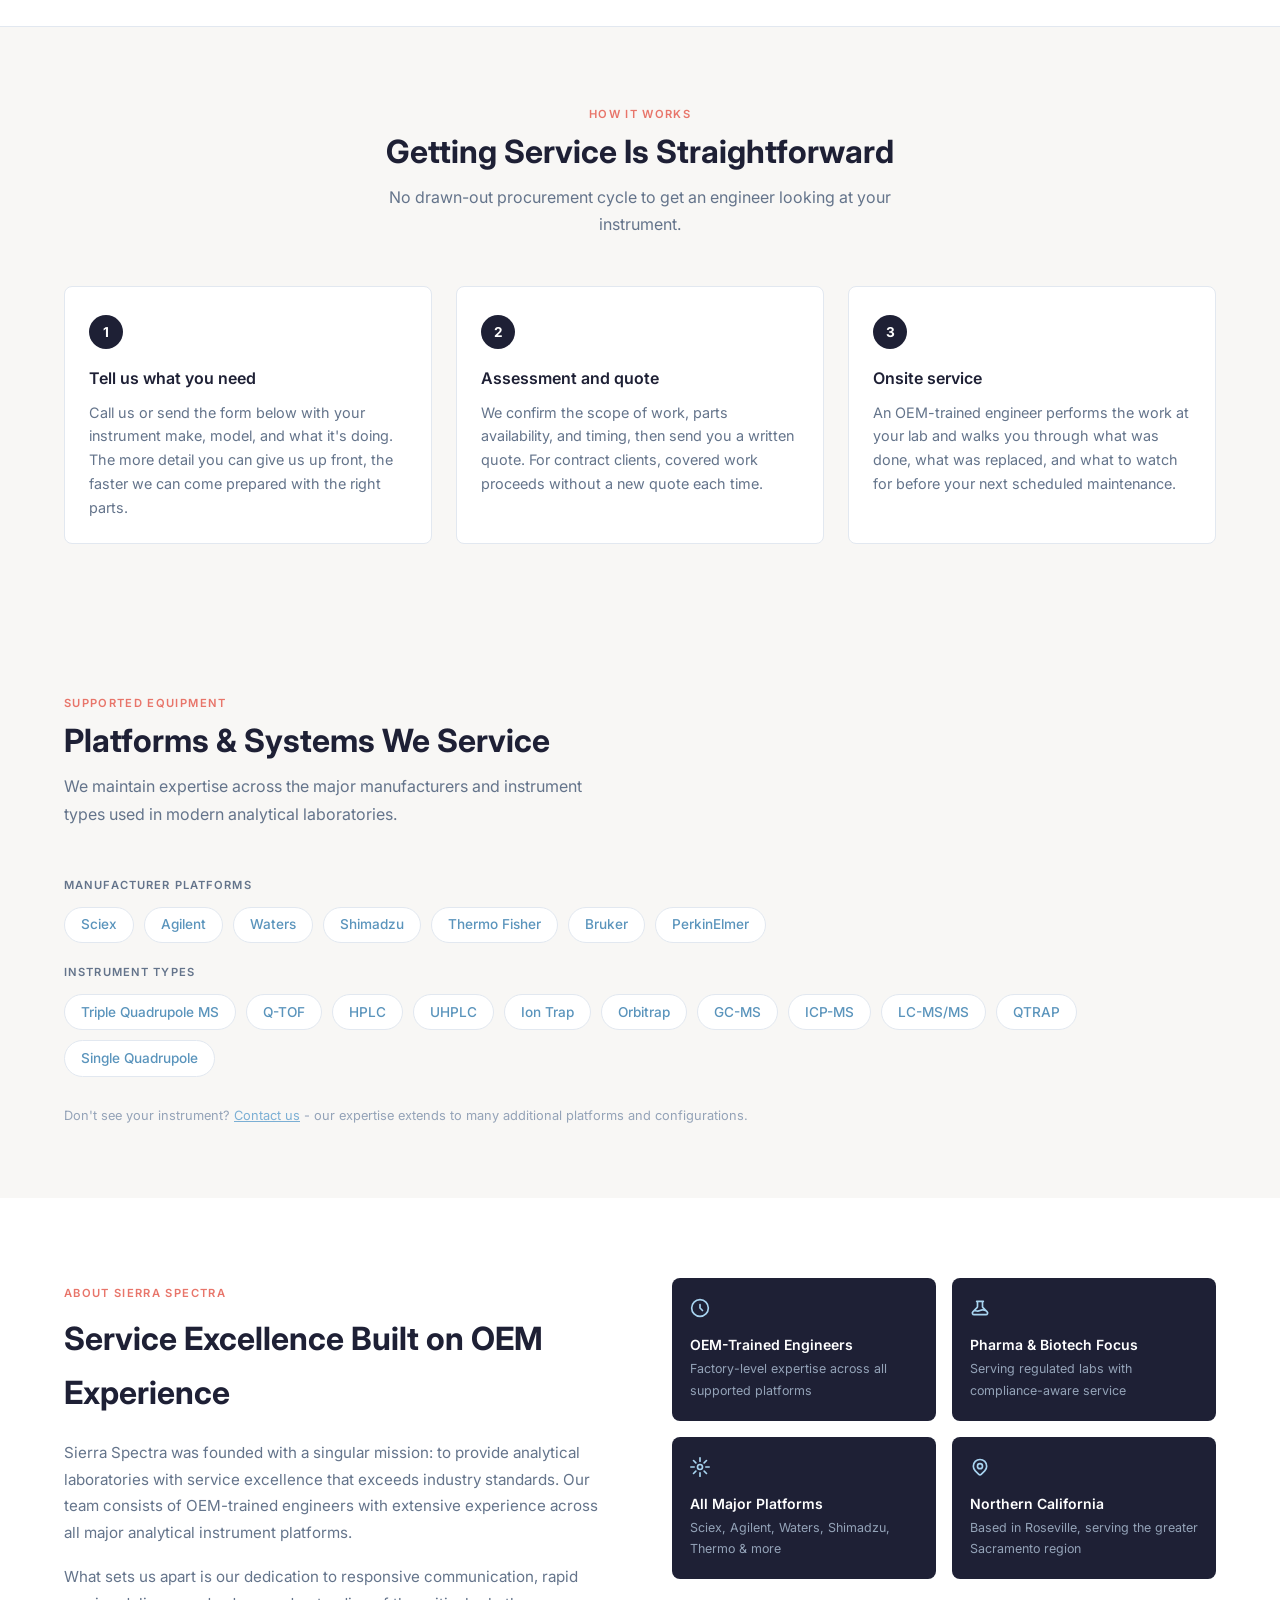
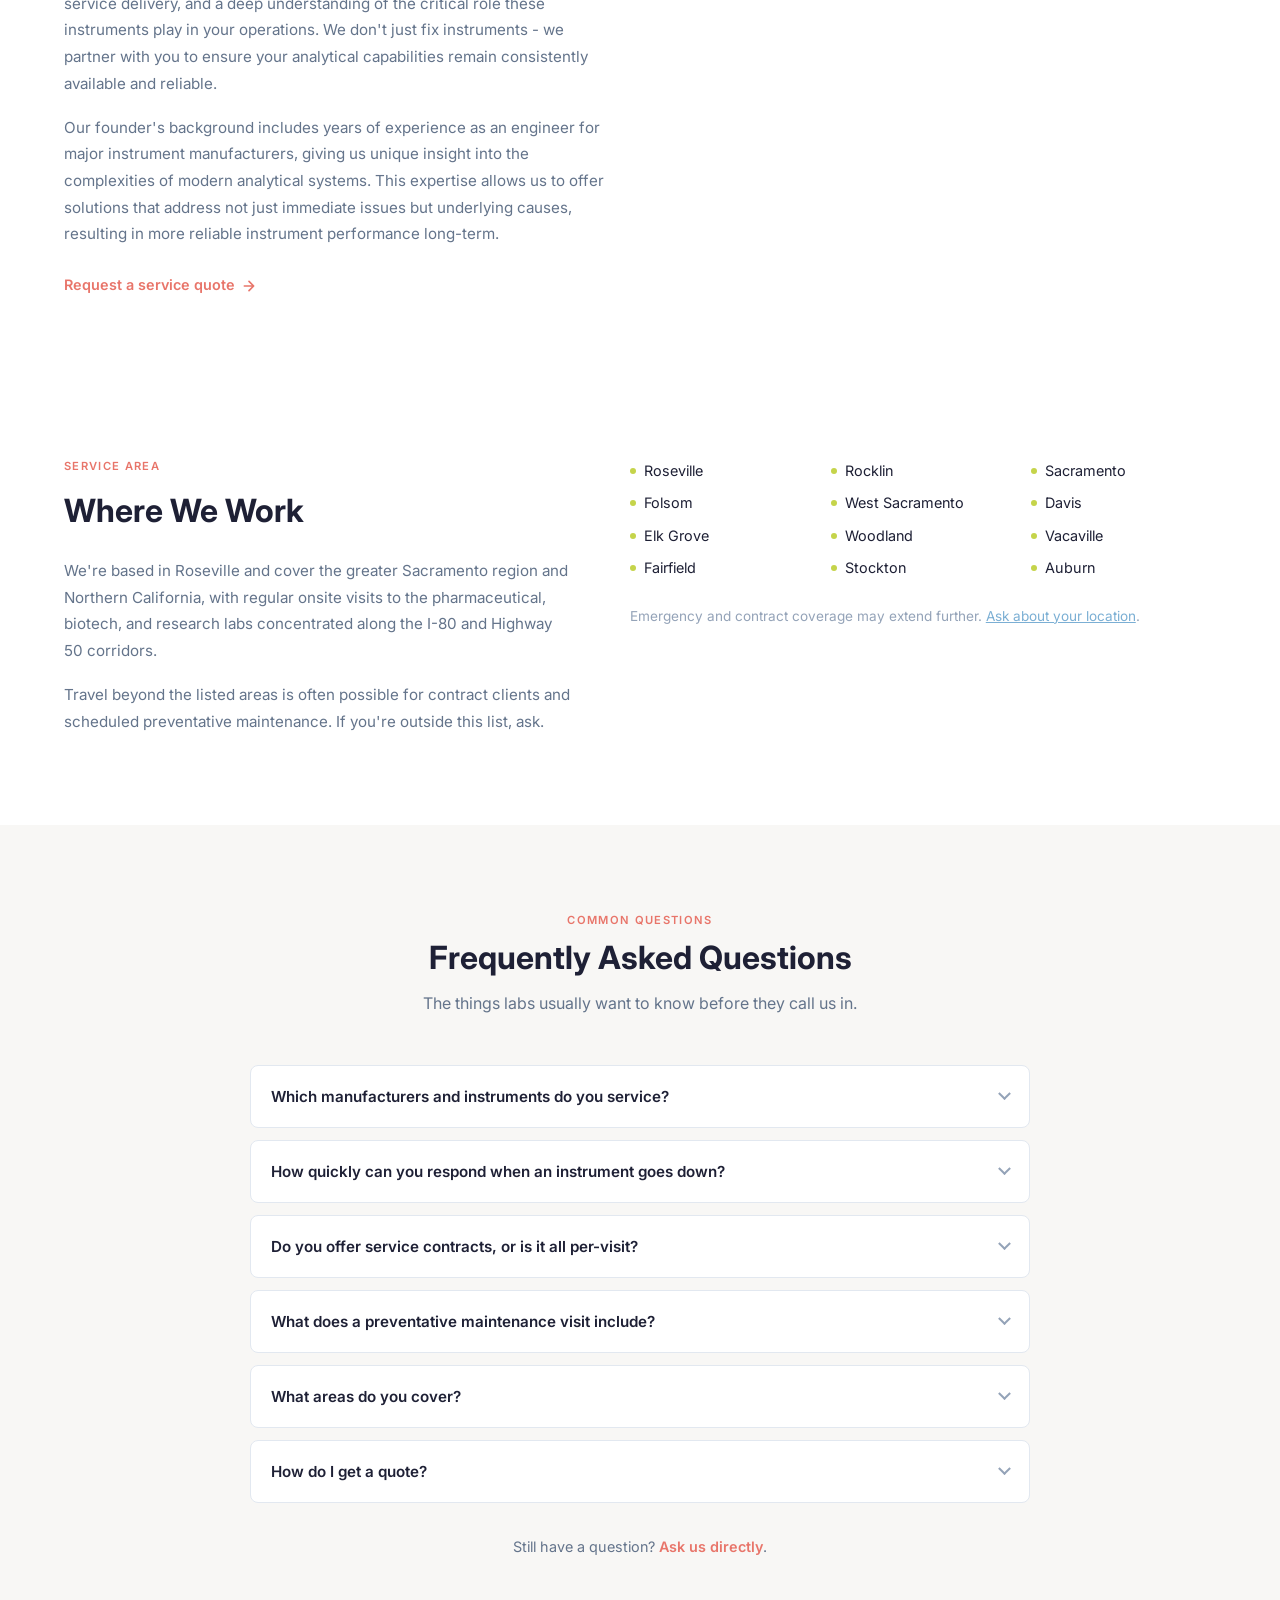
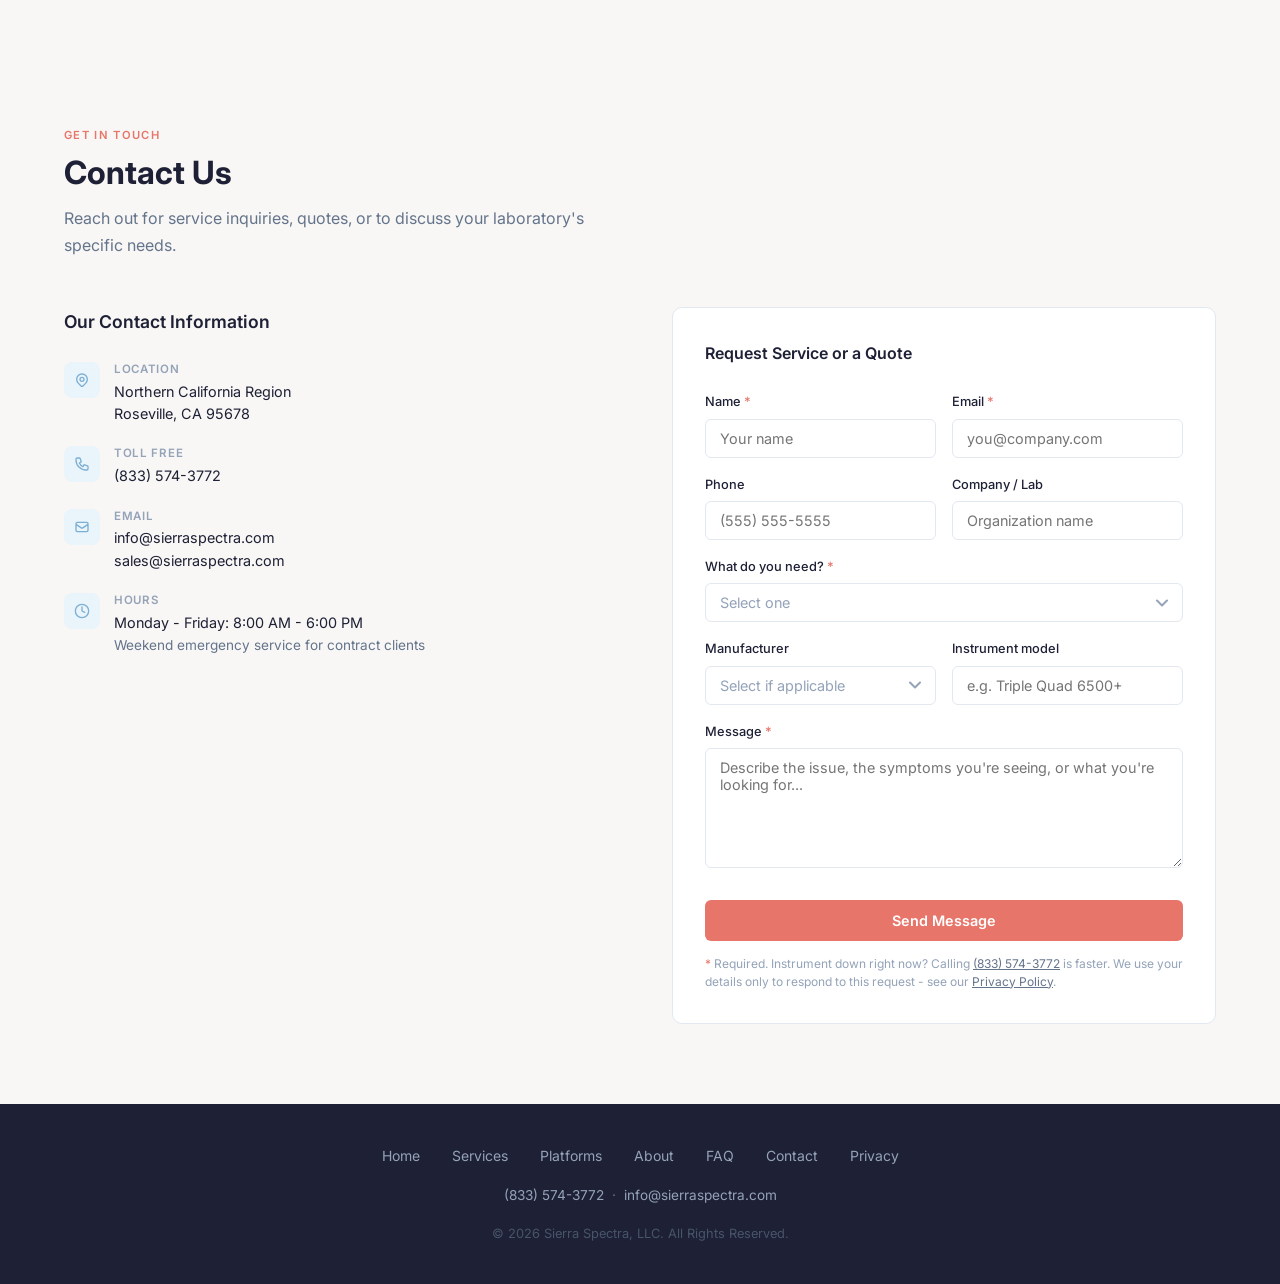
==== commit 45c18740: "Deploying to gh-pages from @ SierraSpectraLLC/sierraspectrallc.github.io@f39b0143bf34251ac8ce7d0e9ad" ====
--- a/previews/em-dashes-hyphens-completeness-iyqhnm/index.html
+++ b/previews/em-dashes-hyphens-completeness-iyqhnm/index.html
@@ -3,7 +3,35 @@
 <head>
     <meta charset="UTF-8">
     <meta name="viewport" content="width=device-width, initial-scale=1.0">
-    <title>Sierra Spectra - Analytical Instrument Service Specialists</title>
+
+    <title>Sierra Spectra LLC - LC/MS &amp; Analytical Instrument Service | Roseville, CA</title>
+    <meta name="description" content="OEM-trained engineers servicing mass spectrometry, HPLC, and UHPLC systems across Northern California. Same-day emergency response, preventative maintenance, and flexible service contracts. Based in Roseville, CA.">
+    <link rel="canonical" href="https://sierraspectra.com/">
+    <meta name="robots" content="index, follow">
+    <meta name="theme-color" content="#1e2035">
+
+    <!-- Favicons -->
+    <link rel="icon" href="/assets/logo-mark.svg" type="image/svg+xml">
+    <link rel="apple-touch-icon" href="/assets/SSLogo_FullColor_NoText.png">
+
+    <!-- Open Graph (LinkedIn, Facebook, Slack, iMessage link previews) -->
+    <meta property="og:type" content="website">
+    <meta property="og:site_name" content="Sierra Spectra LLC">
+    <meta property="og:url" content="https://sierraspectra.com/">
+    <meta property="og:title" content="Sierra Spectra LLC - LC/MS &amp; Analytical Instrument Service">
+    <meta property="og:description" content="OEM-trained engineers servicing mass spectrometry, HPLC, and UHPLC systems across Northern California. Same-day emergency response and flexible service contracts.">
+    <meta property="og:image" content="https://sierraspectra.com/assets/og-image.png">
+    <meta property="og:image:width" content="1200">
+    <meta property="og:image:height" content="630">
+    <meta property="og:image:alt" content="Sierra Spectra LLC - Expert LC/MS and analytical instrument service, Roseville, California">
+    <meta property="og:locale" content="en_US">
+
+    <!-- Twitter / X card -->
+    <meta name="twitter:card" content="summary_large_image">
+    <meta name="twitter:title" content="Sierra Spectra LLC - LC/MS &amp; Analytical Instrument Service">
+    <meta name="twitter:description" content="OEM-trained engineers servicing mass spectrometry, HPLC, and UHPLC systems across Northern California.">
+    <meta name="twitter:image" content="https://sierraspectra.com/assets/og-image.png">
+
     <link rel="preconnect" href="https://fonts.googleapis.com">
     <link rel="preconnect" href="https://fonts.gstatic.com" crossorigin>
     <link href="https://fonts.googleapis.com/css2?family=Inter:wght@300;400;500;600;700&display=swap" rel="stylesheet">
@@ -423,21 +451,18 @@
             margin-bottom: 0.75rem;
         }
 
+        /* Pills wrap rather than scrolling behind a hidden scrollbar, so every
+           supported platform is visible without the user guessing there's more. */
         .scroll-track {
             display: flex;
+            flex-wrap: wrap;
             gap: 0.625rem;
-            overflow-x: auto;
-            padding-bottom: 0.5rem;
-            scrollbar-width: none;
-            -ms-overflow-style: none;
-        }
-
-        .scroll-track::-webkit-scrollbar {
-            display: none;
+            list-style: none;
+            padding: 0;
+            margin: 0;
         }
 
         .scroll-pill {
-            flex-shrink: 0;
             display: inline-block;
             background: var(--white);
             border: 1px solid var(--border);
@@ -653,6 +678,23 @@
             appearance: none;
         }
 
+        /* appearance:none strips the native dropdown arrow, so draw one back in
+           or the selects read as plain text inputs. */
+        .form-group select {
+            background-image: url("data:image/svg+xml,%3Csvg xmlns='http://www.w3.org/2000/svg' width='12' height='8' viewBox='0 0 12 8' fill='none'%3E%3Cpath d='M1 1.5L6 6.5L11 1.5' stroke='%2394a3b8' stroke-width='2' stroke-linecap='round' stroke-linejoin='round'/%3E%3C/svg%3E");
+            background-repeat: no-repeat;
+            background-position: right 0.875rem center;
+            padding-right: 2.25rem;
+            cursor: pointer;
+        }
+
+        /* Show the "nothing chosen yet" option in placeholder gray, like the
+           text inputs. :invalid covers the required select on older browsers. */
+        .form-group select:invalid,
+        .form-group select:has(option[value=""]:checked) {
+            color: var(--slate-lt);
+        }
+
         .form-group input:focus,
         .form-group textarea:focus,
         .form-group select:focus {
@@ -786,6 +828,314 @@
             text-decoration: none;
         }
 
+        /* ===== ACCESSIBILITY ===== */
+        .skip-link {
+            position: absolute;
+            left: -9999px;
+            top: 0;
+            z-index: 200;
+            background: var(--navy);
+            color: var(--white);
+            padding: 0.75rem 1.25rem;
+            font-size: 0.9rem;
+            font-weight: 600;
+            border-radius: 0 0 6px 0;
+            text-decoration: none;
+        }
+
+        .skip-link:focus {
+            left: 0;
+        }
+
+        a:focus-visible,
+        button:focus-visible,
+        input:focus-visible,
+        select:focus-visible,
+        textarea:focus-visible,
+        summary:focus-visible {
+            outline: 3px solid var(--blue);
+            outline-offset: 2px;
+            border-radius: 3px;
+        }
+
+        /* ===== HOW IT WORKS ===== */
+        .process {
+            padding: 4.5rem 0;
+            background: var(--gray-bg);
+            border-top: 1px solid var(--border);
+        }
+
+        .process-grid {
+            display: grid;
+            grid-template-columns: repeat(3, 1fr);
+            gap: 1.5rem;
+            counter-reset: step;
+        }
+
+        .process-step {
+            position: relative;
+            background: var(--white);
+            border: 1px solid var(--border);
+            border-radius: 8px;
+            padding: 1.75rem 1.5rem 1.5rem;
+        }
+
+        .process-step-num {
+            width: 34px;
+            height: 34px;
+            border-radius: 50%;
+            background: var(--navy);
+            color: var(--white);
+            font-size: 0.85rem;
+            font-weight: 700;
+            display: flex;
+            align-items: center;
+            justify-content: center;
+            margin-bottom: 1rem;
+        }
+
+        .process-step h3 {
+            font-size: 1rem;
+            font-weight: 600;
+            color: var(--navy);
+            margin-bottom: 0.5rem;
+        }
+
+        .process-step p {
+            font-size: 0.9rem;
+            color: var(--slate);
+            line-height: 1.65;
+        }
+
+        /* ===== SERVICE AREA ===== */
+        .coverage {
+            padding: 4.5rem 0;
+            background: var(--white);
+        }
+
+        .coverage-grid {
+            display: grid;
+            grid-template-columns: 1fr 1.15fr;
+            gap: 3.5rem;
+            align-items: start;
+        }
+
+        .coverage-text p {
+            font-size: 0.95rem;
+            color: var(--slate);
+            line-height: 1.75;
+            margin-bottom: 1.1rem;
+        }
+
+        .coverage-cities {
+            display: grid;
+            grid-template-columns: repeat(3, 1fr);
+            gap: 0.5rem 1rem;
+            list-style: none;
+            margin-top: 0.5rem;
+        }
+
+        .coverage-cities li {
+            font-size: 0.9rem;
+            color: var(--navy);
+            display: flex;
+            align-items: center;
+            gap: 0.5rem;
+        }
+
+        .coverage-cities li::before {
+            content: '';
+            width: 6px;
+            height: 6px;
+            border-radius: 50%;
+            background: var(--lime);
+            flex-shrink: 0;
+        }
+
+        .coverage-note {
+            margin-top: 1.5rem;
+            font-size: 0.85rem;
+            color: var(--slate-lt);
+        }
+
+        /* ===== FAQ ===== */
+        .faq {
+            padding: 5rem 0;
+            background: var(--gray-bg);
+        }
+
+        .faq-list {
+            max-width: 780px;
+            margin: 0 auto;
+        }
+
+        .faq-item {
+            background: var(--white);
+            border: 1px solid var(--border);
+            border-radius: 8px;
+            margin-bottom: 0.75rem;
+            overflow: hidden;
+        }
+
+        .faq-item summary {
+            list-style: none;
+            cursor: pointer;
+            padding: 1.1rem 1.25rem;
+            font-size: 0.95rem;
+            font-weight: 600;
+            color: var(--navy);
+            display: flex;
+            align-items: center;
+            justify-content: space-between;
+            gap: 1rem;
+        }
+
+        .faq-item summary::-webkit-details-marker {
+            display: none;
+        }
+
+        .faq-item summary::after {
+            content: '';
+            width: 9px;
+            height: 9px;
+            flex-shrink: 0;
+            border-right: 2px solid var(--slate-lt);
+            border-bottom: 2px solid var(--slate-lt);
+            transform: rotate(45deg) translate(-2px, -2px);
+            transition: transform 0.2s;
+        }
+
+        .faq-item[open] summary::after {
+            transform: rotate(-135deg) translate(-2px, -2px);
+        }
+
+        .faq-item[open] summary {
+            color: var(--blue-dk);
+        }
+
+        .faq-answer {
+            padding: 0 1.25rem 1.25rem;
+            font-size: 0.9rem;
+            color: var(--slate);
+            line-height: 1.7;
+        }
+
+        .faq-answer a {
+            color: var(--blue-dk);
+        }
+
+        .faq-footer {
+            text-align: center;
+            margin-top: 2rem;
+            font-size: 0.9rem;
+            color: var(--slate);
+        }
+
+        .faq-footer a {
+            color: var(--coral);
+            font-weight: 600;
+            text-decoration: none;
+        }
+
+        .faq-footer a:hover {
+            text-decoration: underline;
+        }
+
+        /* ===== FORM STATES ===== */
+        .form-hp {
+            position: absolute;
+            left: -9999px;
+            width: 1px;
+            height: 1px;
+            overflow: hidden;
+        }
+
+        .form-note {
+            margin-top: 0.85rem;
+            font-size: 0.75rem;
+            color: var(--slate-lt);
+            line-height: 1.5;
+        }
+
+        .form-note a {
+            color: var(--slate);
+        }
+
+        .form-status {
+            display: none;
+            margin-top: 1rem;
+            padding: 0.85rem 1rem;
+            border-radius: 6px;
+            font-size: 0.875rem;
+            line-height: 1.6;
+        }
+
+        .form-status.is-visible {
+            display: block;
+        }
+
+        .form-status.is-error {
+            background: #fdf0ee;
+            border: 1px solid #f3c4bd;
+            color: #9c3a2f;
+        }
+
+        .btn-submit:disabled {
+            opacity: 0.65;
+            cursor: not-allowed;
+        }
+
+        /* Success panel replaces the form entirely */
+        .form-success {
+            display: none;
+            text-align: center;
+            padding: 1.5rem 0.5rem;
+        }
+
+        .form-success.is-visible {
+            display: block;
+        }
+
+        .form-success-icon {
+            width: 52px;
+            height: 52px;
+            margin: 0 auto 1rem;
+            border-radius: 50%;
+            background: #eef7e6;
+            display: flex;
+            align-items: center;
+            justify-content: center;
+        }
+
+        .form-success-icon svg {
+            width: 26px;
+            height: 26px;
+            stroke: #6d9c2f;
+        }
+
+        .form-success h4 {
+            font-size: 1.05rem;
+            font-weight: 600;
+            color: var(--navy);
+            margin-bottom: 0.5rem;
+        }
+
+        .form-success p {
+            font-size: 0.9rem;
+            color: var(--slate);
+            line-height: 1.7;
+            max-width: 380px;
+            margin: 0 auto;
+        }
+
+        .form-success p a {
+            color: var(--blue-dk);
+        }
+
+        .required-mark {
+            color: var(--coral);
+        }
+
         /* ===== RESPONSIVE ===== */
         @media (max-width: 768px) {
             .nav-links,
@@ -804,9 +1154,18 @@
             }
 
             .about-grid,
-            .contact-grid {
+            .contact-grid,
+            .coverage-grid {
                 grid-template-columns: 1fr;
                 gap: 2.5rem;
+            }
+
+            .process-grid {
+                grid-template-columns: 1fr;
+            }
+
+            .coverage-cities {
+                grid-template-columns: 1fr 1fr;
             }
 
             .about-highlights {
@@ -839,16 +1198,145 @@
             }
         }
     </style>
+
+    <!--
+      Structured data (JSON-LD). This is what feeds Google's local results and
+      knowledge panel. TODO for Sierra Spectra:
+        - add "streetAddress" once you're comfortable publishing it (Google
+          matches this against your Google Business Profile listing)
+        - add "priceRange" (e.g. "$$") if you want it shown
+        - add "sameAs" links (LinkedIn company page, Google Business Profile)
+        - do NOT add "aggregateRating" until you have real, verifiable reviews
+    -->
+    <script type="application/ld+json">
+    {
+      "@context": "https://schema.org",
+      "@type": "ProfessionalService",
+      "@id": "https://sierraspectra.com/#business",
+      "name": "Sierra Spectra LLC",
+      "alternateName": "Sierra Spectra",
+      "description": "OEM-trained engineers providing maintenance, repair, and support for mass spectrometry, liquid chromatography, and analytical instrumentation across Northern California.",
+      "url": "https://sierraspectra.com/",
+      "logo": "https://sierraspectra.com/assets/SSLogo_FullColor.png",
+      "image": "https://sierraspectra.com/assets/og-image.png",
+      "telephone": "+1-833-574-3772",
+      "email": "info@sierraspectra.com",
+      "address": {
+        "@type": "PostalAddress",
+        "addressLocality": "Roseville",
+        "addressRegion": "CA",
+        "postalCode": "95678",
+        "addressCountry": "US"
+      },
+      "areaServed": [
+        { "@type": "State", "name": "Northern California" },
+        { "@type": "City", "name": "Roseville" },
+        { "@type": "City", "name": "Sacramento" },
+        { "@type": "City", "name": "Rocklin" },
+        { "@type": "City", "name": "Folsom" },
+        { "@type": "City", "name": "Davis" },
+        { "@type": "City", "name": "West Sacramento" },
+        { "@type": "City", "name": "Elk Grove" },
+        { "@type": "City", "name": "Woodland" },
+        { "@type": "City", "name": "Vacaville" },
+        { "@type": "City", "name": "Fairfield" },
+        { "@type": "City", "name": "Stockton" }
+      ],
+      "openingHoursSpecification": [{
+        "@type": "OpeningHoursSpecification",
+        "dayOfWeek": ["Monday", "Tuesday", "Wednesday", "Thursday", "Friday"],
+        "opens": "08:00",
+        "closes": "18:00"
+      }],
+      "knowsAbout": [
+        "Mass spectrometry service", "LC/MS", "HPLC", "UHPLC", "GC-MS", "ICP-MS",
+        "Triple quadrupole MS", "Q-TOF", "Orbitrap", "Ion trap",
+        "Preventative maintenance", "Analytical instrument repair"
+      ],
+      "hasOfferCatalog": {
+        "@type": "OfferCatalog",
+        "name": "Analytical Instrument Services",
+        "itemListElement": [
+          { "@type": "Offer", "itemOffered": { "@type": "Service", "name": "Mass Spectrometry Service", "description": "Maintenance, repair, and optimization for Sciex, Agilent, Waters, and Shimadzu MS systems." } },
+          { "@type": "Offer", "itemOffered": { "@type": "Service", "name": "LC System Maintenance", "description": "Service for HPLC and UHPLC systems including pumps, autosamplers, detectors, and columns." } },
+          { "@type": "Offer", "itemOffered": { "@type": "Service", "name": "Preventative Maintenance", "description": "Scheduled maintenance programs to maximize uptime and extend instrument life." } },
+          { "@type": "Offer", "itemOffered": { "@type": "Service", "name": "Emergency Response", "description": "Same-day or next-day onsite support for critical instrument failures." } },
+          { "@type": "Offer", "itemOffered": { "@type": "Service", "name": "System Integration", "description": "Instrument networking, data systems, and software integration." } },
+          { "@type": "Offer", "itemOffered": { "@type": "Service", "name": "Service Contracts", "description": "Flexible service agreements from basic coverage to comprehensive plans." } }
+        ]
+      }
+    }
+    </script>
+
+    <!-- Keep in sync with the FAQ section in the page body. -->
+    <script type="application/ld+json">
+    {
+      "@context": "https://schema.org",
+      "@type": "FAQPage",
+      "mainEntity": [
+        {
+          "@type": "Question",
+          "name": "Which manufacturers and instruments do you service?",
+          "acceptedAnswer": {
+            "@type": "Answer",
+            "text": "We work across Sciex, Agilent, Waters, Shimadzu, Thermo Fisher, Bruker, and PerkinElmer platforms, covering triple quadrupole MS, Q-TOF, ion trap, Orbitrap, GC-MS, ICP-MS, and single quadrupole systems, along with HPLC and UHPLC."
+          }
+        },
+        {
+          "@type": "Question",
+          "name": "How quickly can you respond when an instrument goes down?",
+          "acceptedAnswer": {
+            "@type": "Answer",
+            "text": "For critical failures we provide same-day or next-day onsite support depending on your location and parts availability. Contract clients also have access to weekend emergency service."
+          }
+        },
+        {
+          "@type": "Question",
+          "name": "Do you offer service contracts, or is it all per-visit?",
+          "acceptedAnswer": {
+            "@type": "Answer",
+            "text": "Both. You can bring us in for one-off repairs and preventative maintenance, or set up a service agreement ranging from basic coverage to comprehensive plans with dedicated engineer support."
+          }
+        },
+        {
+          "@type": "Question",
+          "name": "What does a preventative maintenance visit include?",
+          "acceptedAnswer": {
+            "@type": "Answer",
+            "text": "Scope depends on the platform, but generally covers inspection and replacement of consumable and wear components, cleaning of the source and flow path, calibration and performance verification, and a written record of the work performed."
+          }
+        },
+        {
+          "@type": "Question",
+          "name": "What areas do you cover?",
+          "acceptedAnswer": {
+            "@type": "Answer",
+            "text": "We are based in Roseville, CA and serve the greater Sacramento region and Northern California, including Rocklin, Sacramento, Folsom, West Sacramento, Davis, Elk Grove, Woodland, Vacaville, Fairfield, Stockton, and Auburn."
+          }
+        },
+        {
+          "@type": "Question",
+          "name": "How do I get a quote?",
+          "acceptedAnswer": {
+            "@type": "Answer",
+            "text": "Send us the instrument make, model, and a description of the issue using the contact form, or call (833) 574-3772. We confirm scope and timing and send a written quote before any work begins."
+          }
+        }
+      ]
+    }
+    </script>
 </head>
 <body>
 
+    <a href="#main" class="skip-link">Skip to main content</a>
+
     <!-- NAVIGATION -->
     <header>
-        <nav class="nav">
+        <nav class="nav" aria-label="Main">
             <div class="container">
                 <div class="nav-inner">
                     <a href="#home" class="nav-logo">
-                        <img src="assets/SSLogo_FullColor.png" alt="Sierra Spectra logo mark" class="nav-logo-img">
+                        <img src="assets/SSLogo_FullColor.png" alt="Sierra Spectra logo mark" class="nav-logo-img" width="202" height="139">
                         <div>
                             <div class="nav-logo-name">SIERRA SPECTRA<span>LLC</span></div>
                             <div class="nav-logo-tag">Analytical Instrument Service</div>
@@ -860,13 +1348,14 @@
                             <li><a href="#services">Services</a></li>
                             <li><a href="#platforms">Platforms</a></li>
                             <li><a href="#about">About</a></li>
+                            <li><a href="#faq">FAQ</a></li>
                             <li><a href="#contact">Contact</a></li>
                         </ul>
-                        <a href="tel:8335743772" class="nav-phone">(833) 574-3772</a>
-                    </div>
-
-                    <button class="nav-hamburger" aria-label="Toggle menu" onclick="document.querySelector('.mobile-menu').classList.toggle('open')">
-                        <svg width="22" height="22" viewBox="0 0 24 24" fill="none" stroke="currentColor" stroke-width="2" stroke-linecap="round" stroke-linejoin="round">
+                        <a href="tel:+18335743772" class="nav-phone">(833) 574-3772</a>
+                    </div>
+
+                    <button class="nav-hamburger" id="navToggle" aria-label="Toggle navigation menu" aria-expanded="false" aria-controls="mobileMenu">
+                        <svg width="22" height="22" viewBox="0 0 24 24" fill="none" stroke="currentColor" stroke-width="2" stroke-linecap="round" stroke-linejoin="round" aria-hidden="true" focusable="false">
                             <line x1="3" y1="6" x2="21" y2="6"/>
                             <line x1="3" y1="12" x2="21" y2="12"/>
                             <line x1="3" y1="18" x2="21" y2="18"/>
@@ -874,18 +1363,21 @@
                     </button>
                 </div>
 
-                <div class="mobile-menu">
+                <div class="mobile-menu" id="mobileMenu">
                     <ul>
-                        <li><a href="#services" onclick="this.closest('.mobile-menu').classList.remove('open')">Services</a></li>
-                        <li><a href="#platforms" onclick="this.closest('.mobile-menu').classList.remove('open')">Platforms</a></li>
-                        <li><a href="#about" onclick="this.closest('.mobile-menu').classList.remove('open')">About</a></li>
-                        <li><a href="#contact" onclick="this.closest('.mobile-menu').classList.remove('open')">Contact</a></li>
+                        <li><a href="#services">Services</a></li>
+                        <li><a href="#platforms">Platforms</a></li>
+                        <li><a href="#about">About</a></li>
+                        <li><a href="#faq">FAQ</a></li>
+                        <li><a href="#contact">Contact</a></li>
                     </ul>
-                    <a href="tel:8335743772" class="mobile-phone">(833) 574-3772</a>
+                    <a href="tel:+18335743772" class="mobile-phone">(833) 574-3772</a>
                 </div>
             </div>
         </nav>
     </header>
+
+    <main id="main">
 
     <!-- HERO -->
     <section id="home" class="hero">
@@ -1046,6 +1538,37 @@
         </div>
     </section>
 
+    <!-- HOW IT WORKS -->
+    <section id="process" class="process">
+        <div class="container">
+            <div class="section-header centered">
+                <div class="section-eyebrow">How It Works</div>
+                <h2>Getting Service Is Straightforward</h2>
+                <p>No drawn-out procurement cycle to get an engineer looking at your instrument.</p>
+            </div>
+
+            <div class="process-grid">
+                <div class="process-step">
+                    <div class="process-step-num">1</div>
+                    <h3>Tell us what you need</h3>
+                    <p>Call us or send the form below with your instrument make, model, and what it's doing. The more detail you can give us up front, the faster we can come prepared with the right parts.</p>
+                </div>
+
+                <div class="process-step">
+                    <div class="process-step-num">2</div>
+                    <h3>Assessment and quote</h3>
+                    <p>We confirm the scope of work, parts availability, and timing, then send you a written quote. For contract clients, covered work proceeds without a new quote each time.</p>
+                </div>
+
+                <div class="process-step">
+                    <div class="process-step-num">3</div>
+                    <h3>Onsite service</h3>
+                    <p>An OEM-trained engineer performs the work at your lab and walks you through what was done, what was replaced, and what to watch for before your next scheduled maintenance.</p>
+                </div>
+            </div>
+        </div>
+    </section>
+
     <!-- PLATFORMS WE SERVICE -->
     <section id="platforms" class="platforms">
         <div class="container">
@@ -1057,32 +1580,32 @@
 
             <div class="scroll-row">
                 <div class="scroll-row-label">Manufacturer Platforms</div>
-                <div class="scroll-track" role="list" aria-label="Supported manufacturer platforms">
-                    <span class="scroll-pill">Sciex</span>
-                    <span class="scroll-pill">Agilent</span>
-                    <span class="scroll-pill">Waters</span>
-                    <span class="scroll-pill">Shimadzu</span>
-                    <span class="scroll-pill">Thermo Fisher</span>
-                    <span class="scroll-pill">Bruker</span>
-                    <span class="scroll-pill">PerkinElmer</span>
-                </div>
+                <ul class="scroll-track" aria-label="Supported manufacturer platforms">
+                    <li class="scroll-pill">Sciex</li>
+                    <li class="scroll-pill">Agilent</li>
+                    <li class="scroll-pill">Waters</li>
+                    <li class="scroll-pill">Shimadzu</li>
+                    <li class="scroll-pill">Thermo Fisher</li>
+                    <li class="scroll-pill">Bruker</li>
+                    <li class="scroll-pill">PerkinElmer</li>
+                </ul>
             </div>
 
             <div class="scroll-row">
                 <div class="scroll-row-label">Instrument Types</div>
-                <div class="scroll-track" role="list" aria-label="Supported instrument types">
-                    <span class="scroll-pill">Triple Quadrupole MS</span>
-                    <span class="scroll-pill">Q-TOF</span>
-                    <span class="scroll-pill">HPLC</span>
-                    <span class="scroll-pill">UHPLC</span>
-                    <span class="scroll-pill">Ion Trap</span>
-                    <span class="scroll-pill">Orbitrap</span>
-                    <span class="scroll-pill">GC-MS</span>
-                    <span class="scroll-pill">ICP-MS</span>
-                    <span class="scroll-pill">LC-MS/MS</span>
-                    <span class="scroll-pill">QTRAP</span>
-                    <span class="scroll-pill">Single Quadrupole</span>
-                </div>
+                <ul class="scroll-track" aria-label="Supported instrument types">
+                    <li class="scroll-pill">Triple Quadrupole MS</li>
+                    <li class="scroll-pill">Q-TOF</li>
+                    <li class="scroll-pill">HPLC</li>
+                    <li class="scroll-pill">UHPLC</li>
+                    <li class="scroll-pill">Ion Trap</li>
+                    <li class="scroll-pill">Orbitrap</li>
+                    <li class="scroll-pill">GC-MS</li>
+                    <li class="scroll-pill">ICP-MS</li>
+                    <li class="scroll-pill">LC-MS/MS</li>
+                    <li class="scroll-pill">QTRAP</li>
+                    <li class="scroll-pill">Single Quadrupole</li>
+                </ul>
             </div>
 
             <p class="platforms-note">Don't see your instrument? <a href="#contact" style="color: var(--blue);">Contact us</a> - our expertise extends to many additional platforms and configurations.</p>
@@ -1102,6 +1625,24 @@
                     <p>What sets us apart is our dedication to responsive communication, rapid service delivery, and a deep understanding of the critical role these instruments play in your operations. We don't just fix instruments - we partner with you to ensure your analytical capabilities remain consistently available and reliable.</p>
 
                     <p>Our founder's background includes years of experience as an engineer for major instrument manufacturers, giving us unique insight into the complexities of modern analytical systems. This expertise allows us to offer solutions that address not just immediate issues but underlying causes, resulting in more reliable instrument performance long-term.</p>
+
+                    <!--
+                      TODO - NAME THE FOUNDER. This paragraph is currently anonymous
+                      ("our founder"), which is the single weakest point on the page:
+                      you're asking a lab manager to let a stranger open a $400K
+                      instrument. Replace the paragraph above with something like:
+
+                      <p><strong>[Full Name]</strong>, founder and lead engineer, spent
+                      [N] years as a field service engineer for [Manufacturer(s)],
+                      supporting [platforms] across [region]. That background means ...</p>
+
+                      A headshot next to it is worth more than another paragraph of copy.
+                      Other trust signals worth adding once you can state them factually:
+                        - years in business / number of systems serviced
+                        - liability insurance coverage (procurement departments ask)
+                        - any OEM certifications you can name
+                        - whether you're set up as an approved vendor / W-9 on file
+                    -->
 
                     <a href="#contact" class="about-cta">
                         Request a service quote
@@ -1148,6 +1689,152 @@
                     </div>
                 </div>
             </div>
+        </div>
+    </section>
+
+    <!--
+      ============================================================
+      TESTIMONIALS - markup is ready, intentionally commented out.
+      Do NOT publish this until you have real, attributable quotes with
+      permission to use them. Fake or composite testimonials are both an
+      FTC problem and the fastest way to lose a technical buyer's trust.
+
+      Ask two or three existing clients for one sentence each. Best format is
+      name + title + organization; "Lab Manager, mid-size pharma CRO in
+      Sacramento" works if they can't be named publicly.
+
+      To publish: delete this comment wrapper, and add a "Testimonials" style
+      block to the CSS (the .service-card pattern works as-is).
+
+      <section class="services" aria-labelledby="testimonials-heading">
+        <div class="container">
+          <div class="section-header centered">
+            <div class="section-eyebrow">Client Feedback</div>
+            <h2 id="testimonials-heading">What Labs Say About Working With Us</h2>
+          </div>
+          <div class="service-grid">
+            <figure class="service-card">
+              <blockquote><p>[One-sentence quote about response time, expertise, or uptime.]</p></blockquote>
+              <figcaption><strong>[Name]</strong>, [Title], [Organization]</figcaption>
+            </figure>
+          </div>
+        </div>
+      </section>
+      ============================================================
+    -->
+
+    <!-- SERVICE AREA -->
+    <section id="coverage" class="coverage">
+        <div class="container">
+            <div class="coverage-grid">
+                <div class="coverage-text">
+                    <div class="section-eyebrow">Service Area</div>
+                    <h2 style="font-size: clamp(1.5rem, 3vw, 2rem); font-weight: 700; color: var(--navy); margin-bottom: 1.25rem;">Where We Work</h2>
+                    <p>We're based in Roseville and cover the greater Sacramento region and Northern California, with regular onsite visits to the pharmaceutical, biotech, and research labs concentrated along the I-80 and Highway 50 corridors.</p>
+                    <p>Travel beyond the listed areas is often possible for contract clients and scheduled preventative maintenance. If you're outside this list, ask.</p>
+                </div>
+
+                <div>
+                    <!--
+                      TODO - CONFIRM OR TRIM THIS LIST. This is the one place on the
+                      page that commits you to driving somewhere. It was drafted from
+                      "Northern California / Roseville" and the biotech corridors near
+                      Sacramento. Delete any city you would not actually travel to, and
+                      add the ones you would (Bay Area? Reno? Chico? Modesto?).
+                      Keep it in sync with "areaServed" in the JSON-LD block in <head>.
+                    -->
+                    <ul class="coverage-cities">
+                        <li>Roseville</li>
+                        <li>Rocklin</li>
+                        <li>Sacramento</li>
+                        <li>Folsom</li>
+                        <li>West Sacramento</li>
+                        <li>Davis</li>
+                        <li>Elk Grove</li>
+                        <li>Woodland</li>
+                        <li>Vacaville</li>
+                        <li>Fairfield</li>
+                        <li>Stockton</li>
+                        <li>Auburn</li>
+                    </ul>
+                    <p class="coverage-note">Emergency and contract coverage may extend further. <a href="#contact" style="color: var(--blue);">Ask about your location</a>.</p>
+                </div>
+            </div>
+        </div>
+    </section>
+
+    <!-- FAQ -->
+    <section id="faq" class="faq">
+        <div class="container">
+            <div class="section-header centered">
+                <div class="section-eyebrow">Common Questions</div>
+                <h2>Frequently Asked Questions</h2>
+                <p>The things labs usually want to know before they call us in.</p>
+            </div>
+
+            <div class="faq-list">
+                <details class="faq-item">
+                    <summary>Which manufacturers and instruments do you service?</summary>
+                    <div class="faq-answer">
+                        <p>We work across Sciex, Agilent, Waters, Shimadzu, Thermo Fisher, Bruker, and PerkinElmer platforms, covering triple quadrupole MS, Q-TOF, ion trap, Orbitrap, GC-MS, ICP-MS, and single quadrupole systems, along with HPLC and UHPLC. If your instrument isn't in <a href="#platforms">our platform list</a>, contact us anyway; our experience extends to many additional configurations.</p>
+                    </div>
+                </details>
+
+                <details class="faq-item">
+                    <summary>How quickly can you respond when an instrument goes down?</summary>
+                    <div class="faq-answer">
+                        <p>For critical failures we provide same-day or next-day onsite support depending on your location and parts availability. Contract clients also have access to weekend emergency service. Calling <a href="tel:+18335743772">(833) 574-3772</a> is faster than the form if your instrument is down right now.</p>
+                    </div>
+                </details>
+
+                <details class="faq-item">
+                    <summary>Do you offer service contracts, or is it all per-visit?</summary>
+                    <div class="faq-answer">
+                        <p>Both. You can bring us in for one-off repairs and preventative maintenance, or set up a service agreement. Contracts range from basic coverage to comprehensive plans with dedicated engineer support, and are built around your instrument mix, usage, and budget rather than a fixed tier list.</p>
+                    </div>
+                </details>
+
+                <details class="faq-item">
+                    <summary>What does a preventative maintenance visit include?</summary>
+                    <div class="faq-answer">
+                        <p>PM scope depends on the platform, but generally covers inspection and replacement of consumable and wear components, cleaning of the source and flow path, calibration and performance verification, and a written record of what was done. We build PM schedules around your actual usage patterns rather than a generic annual interval.</p>
+                    </div>
+                </details>
+
+                <details class="faq-item">
+                    <summary>What areas do you cover?</summary>
+                    <div class="faq-answer">
+                        <p>We're based in Roseville, CA and serve the greater Sacramento region and Northern California. See <a href="#coverage">our service area</a> for the cities we visit regularly. Coverage often extends further for contract clients and scheduled work.</p>
+                    </div>
+                </details>
+
+                <details class="faq-item">
+                    <summary>How do I get a quote?</summary>
+                    <div class="faq-answer">
+                        <p>Send us the instrument make, model, and a description of the issue or the service you need using <a href="#contact">the contact form</a>, or call us directly. We'll confirm scope and timing and send a written quote before any work begins.</p>
+                    </div>
+                </details>
+
+                <!--
+                  TODO - ADD THESE ONCE YOU CAN ANSWER THEM DEFINITIVELY. They are the
+                  highest-value questions a technical buyer has, and every one of them
+                  is a reason someone picks a competitor instead of calling you. I left
+                  them out rather than guess at your policies:
+
+                    - "Do you service instruments that are out of warranty or no longer
+                       supported by the OEM?"  (very common search; big differentiator)
+                    - "Do you supply parts, or do we source our own?"
+                    - "Can you support IQ/OQ/PQ or requalification after a repair?"
+                       (critical for GMP/regulated labs - answer carefully)
+                    - "How are you priced - hourly, flat rate, travel charges?"
+                    - "Are you insured? Can you meet our site vendor requirements?"
+
+                  If you add an FAQ here, also add it to the FAQPage JSON-LD block
+                  below so it stays eligible for Google's FAQ rich results.
+                -->
+            </div>
+
+            <p class="faq-footer">Still have a question? <a href="#contact">Ask us directly</a>.</p>
         </div>
     </section>
 
@@ -1186,7 +1873,7 @@
                         </div>
                         <div class="contact-detail-text">
                             <span class="label">Toll Free</span>
-                            <a href="tel:8335743772">(833) 574-3772</a>
+                            <a href="tel:+18335743772">(833) 574-3772</a>
                         </div>
                     </div>
 
@@ -1212,60 +1899,249 @@
                         </div>
                         <div class="contact-detail-text">
                             <span class="label">Hours</span>
-                            Monday &ndash; Friday: 8:00 AM &ndash; 6:00 PM<br>
+                            Monday - Friday: 8:00 AM - 6:00 PM<br>
                             <span style="color: var(--slate); font-size: 0.85rem;">Weekend emergency service for contract clients</span>
                         </div>
                     </div>
                 </div>
 
                 <div class="contact-form-wrap">
-                    <h3>Send a Message</h3>
-                    <form action="https://formspree.io/f/xaneznog" method="POST">
+                    <h3 id="formHeading">Request Service or a Quote</h3>
+
+                    <form id="contactForm" action="https://formspree.io/f/xaneznog" method="POST">
                         <div class="form-row">
                             <div class="form-group">
-                                <label for="name">Name</label>
-                                <input type="text" id="name" name="name" placeholder="Your name" required>
+                                <label for="name">Name <span class="required-mark" aria-hidden="true">*</span></label>
+                                <input type="text" id="name" name="name" autocomplete="name" placeholder="Your name" required>
                             </div>
                             <div class="form-group">
-                                <label for="email">Email</label>
-                                <input type="email" id="email" name="email" placeholder="you@company.com" required>
+                                <label for="email">Email <span class="required-mark" aria-hidden="true">*</span></label>
+                                <input type="email" id="email" name="email" autocomplete="email" placeholder="you@company.com" required>
                             </div>
                         </div>
+
+                        <div class="form-row">
+                            <div class="form-group">
+                                <label for="phone">Phone</label>
+                                <input type="tel" id="phone" name="phone" autocomplete="tel" placeholder="(555) 555-5555">
+                            </div>
+                            <div class="form-group">
+                                <label for="organization">Company / Lab</label>
+                                <input type="text" id="organization" name="organization" autocomplete="organization" placeholder="Organization name">
+                            </div>
+                        </div>
+
                         <div class="form-group">
-                            <label for="subject">Subject</label>
-                            <input type="text" id="subject" name="subject" placeholder="Service request, quote, general inquiry…">
+                            <label for="request-type">What do you need? <span class="required-mark" aria-hidden="true">*</span></label>
+                            <select id="request-type" name="request_type" required>
+                                <option value="">Select one</option>
+                                <option>Emergency repair - instrument is down</option>
+                                <option>Preventative maintenance</option>
+                                <option>Service contract quote</option>
+                                <option>Installation, relocation, or integration</option>
+                                <option>General inquiry</option>
+                            </select>
                         </div>
+
+                        <div class="form-row">
+                            <div class="form-group">
+                                <label for="manufacturer">Manufacturer</label>
+                                <select id="manufacturer" name="manufacturer">
+                                    <option value="">Select if applicable</option>
+                                    <option>Sciex</option>
+                                    <option>Agilent</option>
+                                    <option>Waters</option>
+                                    <option>Shimadzu</option>
+                                    <option>Thermo Fisher</option>
+                                    <option>Bruker</option>
+                                    <option>PerkinElmer</option>
+                                    <option>Other / multiple</option>
+                                </select>
+                            </div>
+                            <div class="form-group">
+                                <label for="instrument">Instrument model</label>
+                                <input type="text" id="instrument" name="instrument" placeholder="e.g. Triple Quad 6500+">
+                            </div>
+                        </div>
+
                         <div class="form-group">
-                            <label for="message">Message</label>
-                            <textarea id="message" name="message" placeholder="Describe your instrument, issue, or what you're looking for…" required></textarea>
+                            <label for="message">Message <span class="required-mark" aria-hidden="true">*</span></label>
+                            <textarea id="message" name="message" placeholder="Describe the issue, the symptoms you're seeing, or what you're looking for..." required></textarea>
                         </div>
-                        <button type="submit" class="btn-submit">Send Message</button>
+
+                        <!-- Spam honeypot: hidden from humans, bots fill it, Formspree drops it. -->
+                        <div class="form-hp" aria-hidden="true">
+                            <label for="company-website">Leave this field empty</label>
+                            <input type="text" id="company-website" name="_gotcha" tabindex="-1" autocomplete="off">
+                        </div>
+
+                        <input type="hidden" name="_subject" value="New service request - sierraspectra.com">
+                        <!-- No-JS fallback: without this, Formspree redirects to its own
+                             branded confirmation page and the visitor leaves your site. -->
+                        <input type="hidden" name="_next" value="https://sierraspectra.com/thank-you.html">
+
+                        <button type="submit" class="btn-submit" id="formSubmit">Send Message</button>
+
+                        <div class="form-status" id="formStatus" role="alert" aria-live="polite"></div>
+
+                        <p class="form-note">
+                            <span class="required-mark" aria-hidden="true">*</span> Required.
+                            Instrument down right now? Calling <a href="tel:+18335743772">(833) 574-3772</a> is faster.
+                            We use your details only to respond to this request - see our <a href="/privacy.html">Privacy Policy</a>.
+                        </p>
                     </form>
+
+                    <div class="form-success" id="formSuccess" role="status" aria-live="polite">
+                        <div class="form-success-icon">
+                            <svg viewBox="0 0 24 24" fill="none" stroke-width="2.5" stroke-linecap="round" stroke-linejoin="round" aria-hidden="true">
+                                <path d="M20 6L9 17l-5-5"/>
+                            </svg>
+                        </div>
+                        <h4>Thanks - your request is in.</h4>
+                        <p>
+                            We'll get back to you within one business day. If your instrument is
+                            down and you need someone sooner, call <a href="tel:+18335743772">(833) 574-3772</a>.
+                        </p>
+                    </div>
                 </div>
             </div>
         </div>
     </section>
 
+    </main>
+
     <!-- FOOTER -->
     <footer>
         <div class="container">
             <div class="footer-inner">
-                <div class="footer-links">
+                <nav class="footer-links" aria-label="Footer">
                     <a href="#home">Home</a>
                     <a href="#services">Services</a>
                     <a href="#platforms">Platforms</a>
                     <a href="#about">About</a>
+                    <a href="#faq">FAQ</a>
                     <a href="#contact">Contact</a>
-                </div>
+                    <a href="/privacy.html">Privacy</a>
+                </nav>
                 <div class="footer-contact">
-                    <a href="tel:8335743772">(833) 574-3772</a>
+                    <a href="tel:+18335743772">(833) 574-3772</a>
                     &nbsp;&middot;&nbsp;
                     <a href="mailto:info@sierraspectra.com">info@sierraspectra.com</a>
                 </div>
-                <div class="footer-copy">&copy; 2025 Sierra Spectra, LLC. All Rights Reserved.</div>
+                <div class="footer-copy">&copy; <span id="year">2026</span> Sierra Spectra, LLC. All Rights Reserved.</div>
             </div>
         </div>
     </footer>
 
+    <script>
+        (function () {
+            'use strict';
+
+            /* ---- Mobile navigation ---- */
+            var toggle = document.getElementById('navToggle');
+            var menu = document.getElementById('mobileMenu');
+
+            function setMenu(open) {
+                menu.classList.toggle('open', open);
+                toggle.setAttribute('aria-expanded', String(open));
+            }
+
+            if (toggle && menu) {
+                toggle.addEventListener('click', function () {
+                    setMenu(!menu.classList.contains('open'));
+                });
+
+                // Close after tapping a link, and on Escape.
+                menu.addEventListener('click', function (e) {
+                    if (e.target.closest('a')) { setMenu(false); }
+                });
+
+                document.addEventListener('keydown', function (e) {
+                    if (e.key === 'Escape' && menu.classList.contains('open')) {
+                        setMenu(false);
+                        toggle.focus();
+                    }
+                });
+            }
+
+            /* ---- Footer year ---- */
+            var year = document.getElementById('year');
+            if (year) { year.textContent = String(new Date().getFullYear()); }
+
+            /* ---- Contact form: submit in place, keep the visitor on the site ----
+               Without this the browser posts to Formspree and lands the visitor on
+               formspree.io. The hidden _next field covers the no-JS case. */
+            var form = document.getElementById('contactForm');
+            var status = document.getElementById('formStatus');
+            var success = document.getElementById('formSuccess');
+            var submit = document.getElementById('formSubmit');
+
+            function showError(msg) {
+                status.textContent = msg;
+                status.classList.add('is-visible', 'is-error');
+            }
+
+            if (form && window.fetch && window.FormData) {
+                form.addEventListener('submit', function (e) {
+                    e.preventDefault();
+                    status.classList.remove('is-visible', 'is-error');
+                    submit.disabled = true;
+                    submit.textContent = 'Sending...';
+
+                    fetch(form.action, {
+                        method: 'POST',
+                        body: new FormData(form),
+                        headers: { 'Accept': 'application/json' }
+                    })
+                        .then(function (res) {
+                            if (res.ok) {
+                                form.style.display = 'none';
+                                document.getElementById('formHeading').style.display = 'none';
+                                success.classList.add('is-visible');
+                                success.setAttribute('tabindex', '-1');
+                                success.focus();
+                                return;
+                            }
+                            return res.json().then(function (data) {
+                                var detail = data && data.errors
+                                    ? data.errors.map(function (x) { return x.message; }).join(', ')
+                                    : '';
+                                throw new Error(detail);
+                            });
+                        })
+                        .catch(function (err) {
+                            showError(
+                                (err && err.message ? err.message + ' ' : '') +
+                                'We could not send that. Please email info@sierraspectra.com or call (833) 574-3772.'
+                            );
+                            submit.disabled = false;
+                            submit.textContent = 'Send Message';
+                        });
+                });
+            }
+        })();
+    </script>
+
+    <!--
+      TODO - ANALYTICS. Right now there is no way to tell whether any of this
+      works: how many people reach the page, how many scroll to the form, how
+      many submit it. Paste your GA4 snippet here and swap G-XXXXXXXXXX for your
+      real Measurement ID (Google Analytics > Admin > Data Streams).
+
+      A privacy-first alternative with no cookie banner obligation is Plausible
+      or Fathom (paid, one script tag, no consent prompt needed).
+
+      If you enable GA4, keep the "Analytics" section of privacy.html accurate -
+      it currently states that no analytics or advertising cookies are used.
+
+      <script async src="https://www.googletagmanager.com/gtag/js?id=G-XXXXXXXXXX"></script>
+      <script>
+        window.dataLayer = window.dataLayer || [];
+        function gtag(){dataLayer.push(arguments);}
+        gtag('js', new Date());
+        gtag('config', 'G-XXXXXXXXXX');
+      </script>
+    -->
+
 </body>
 </html>
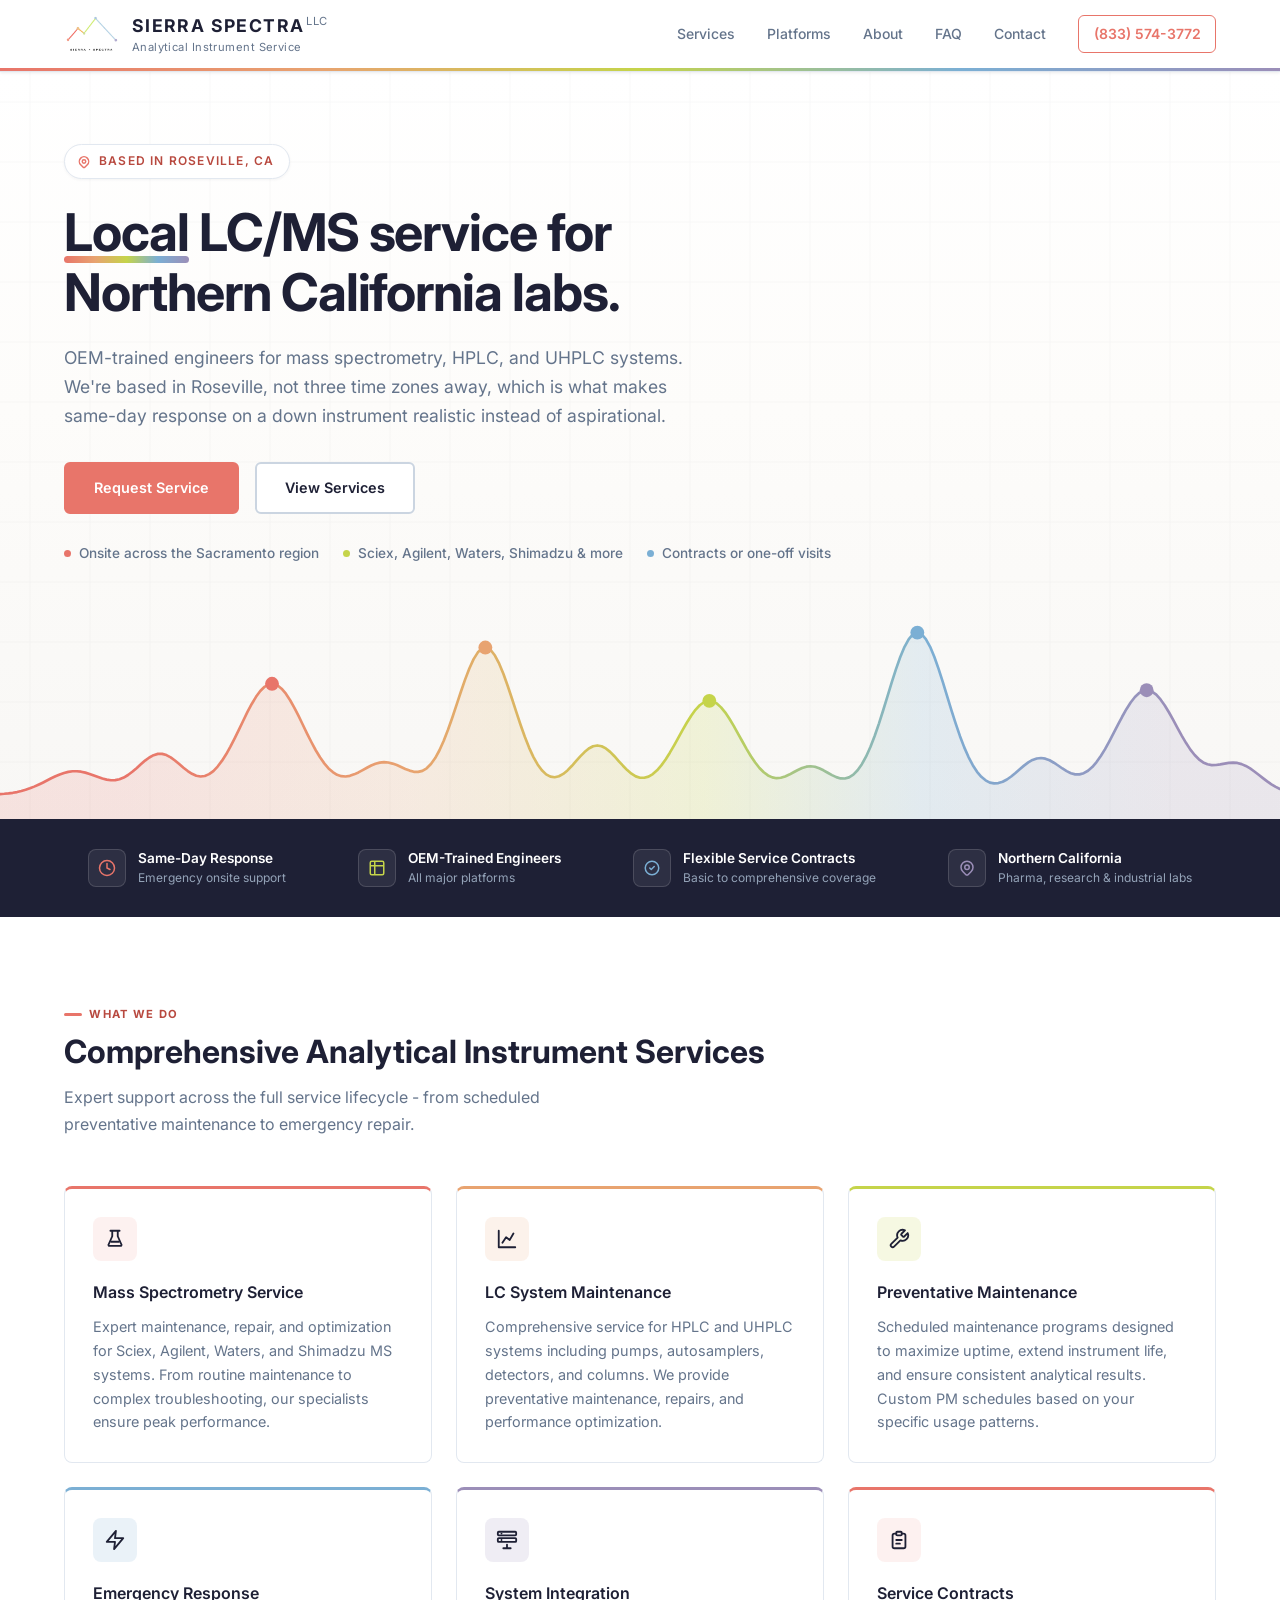
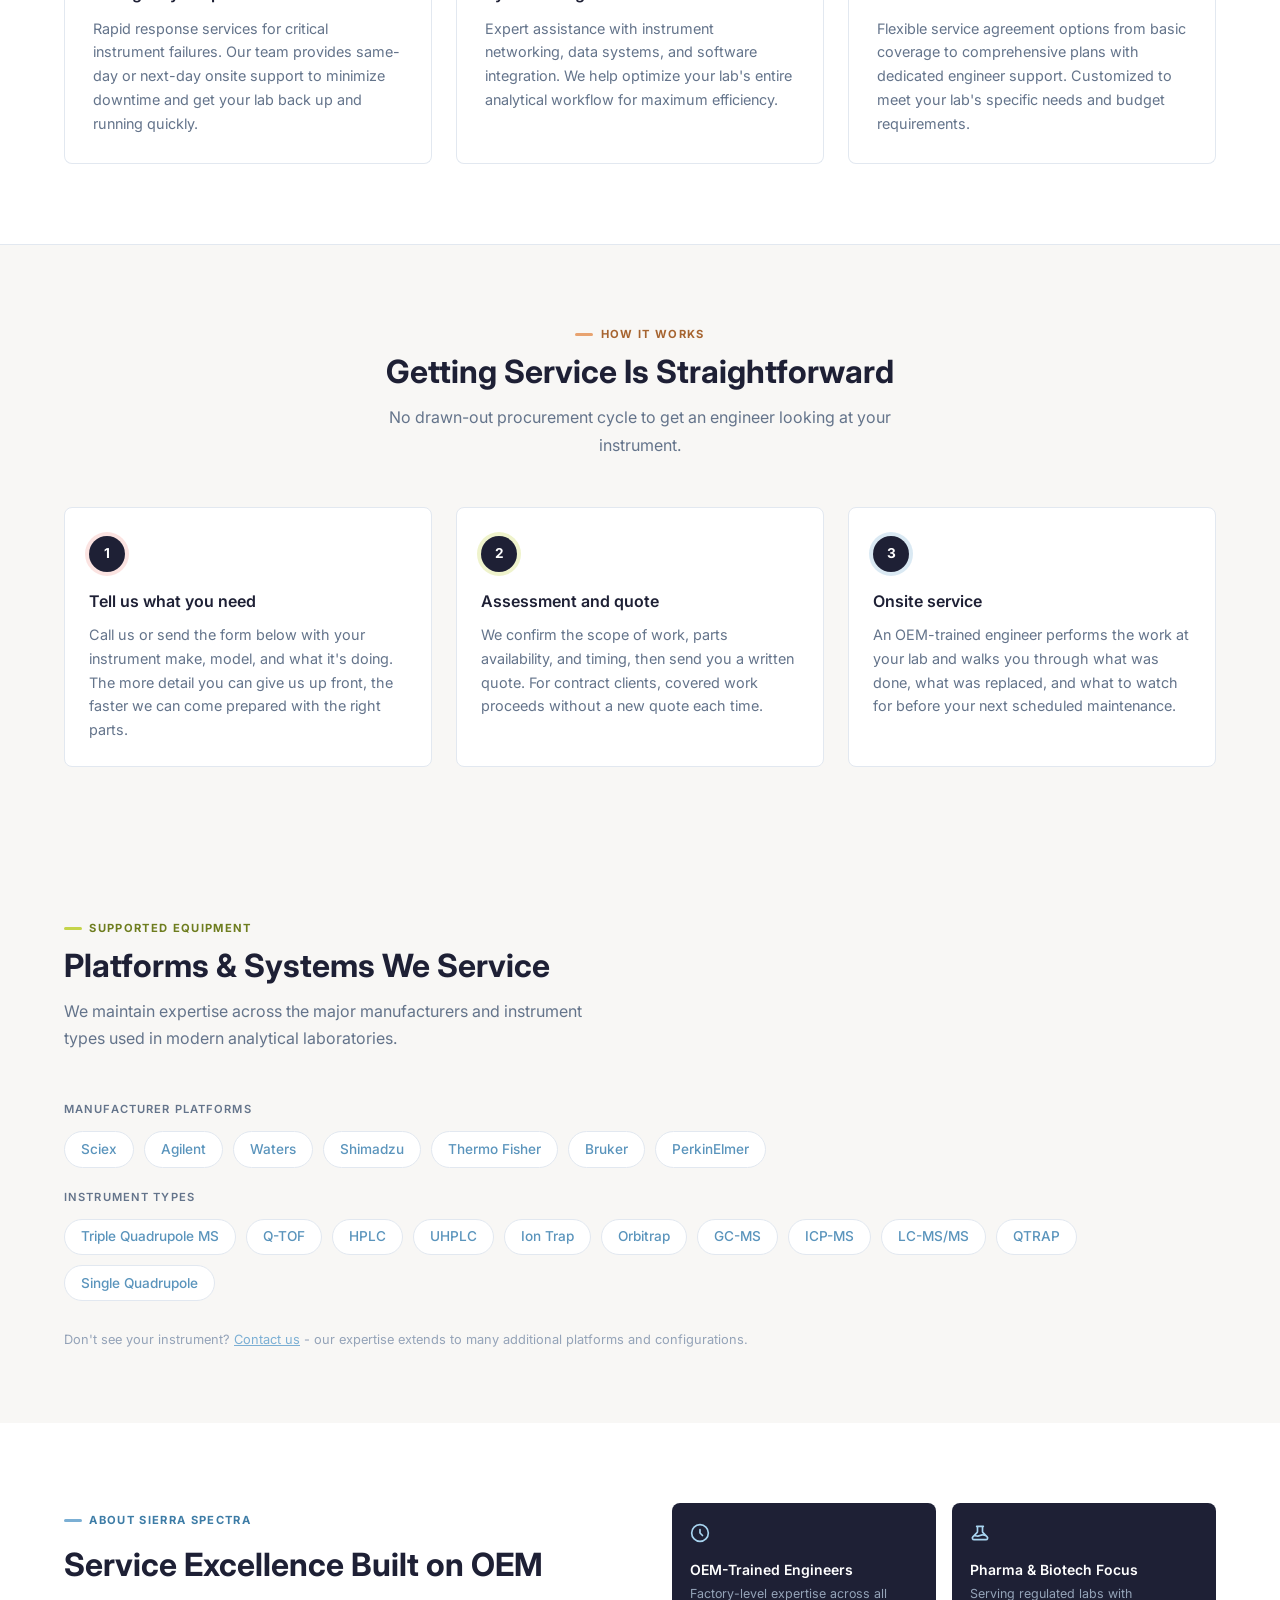
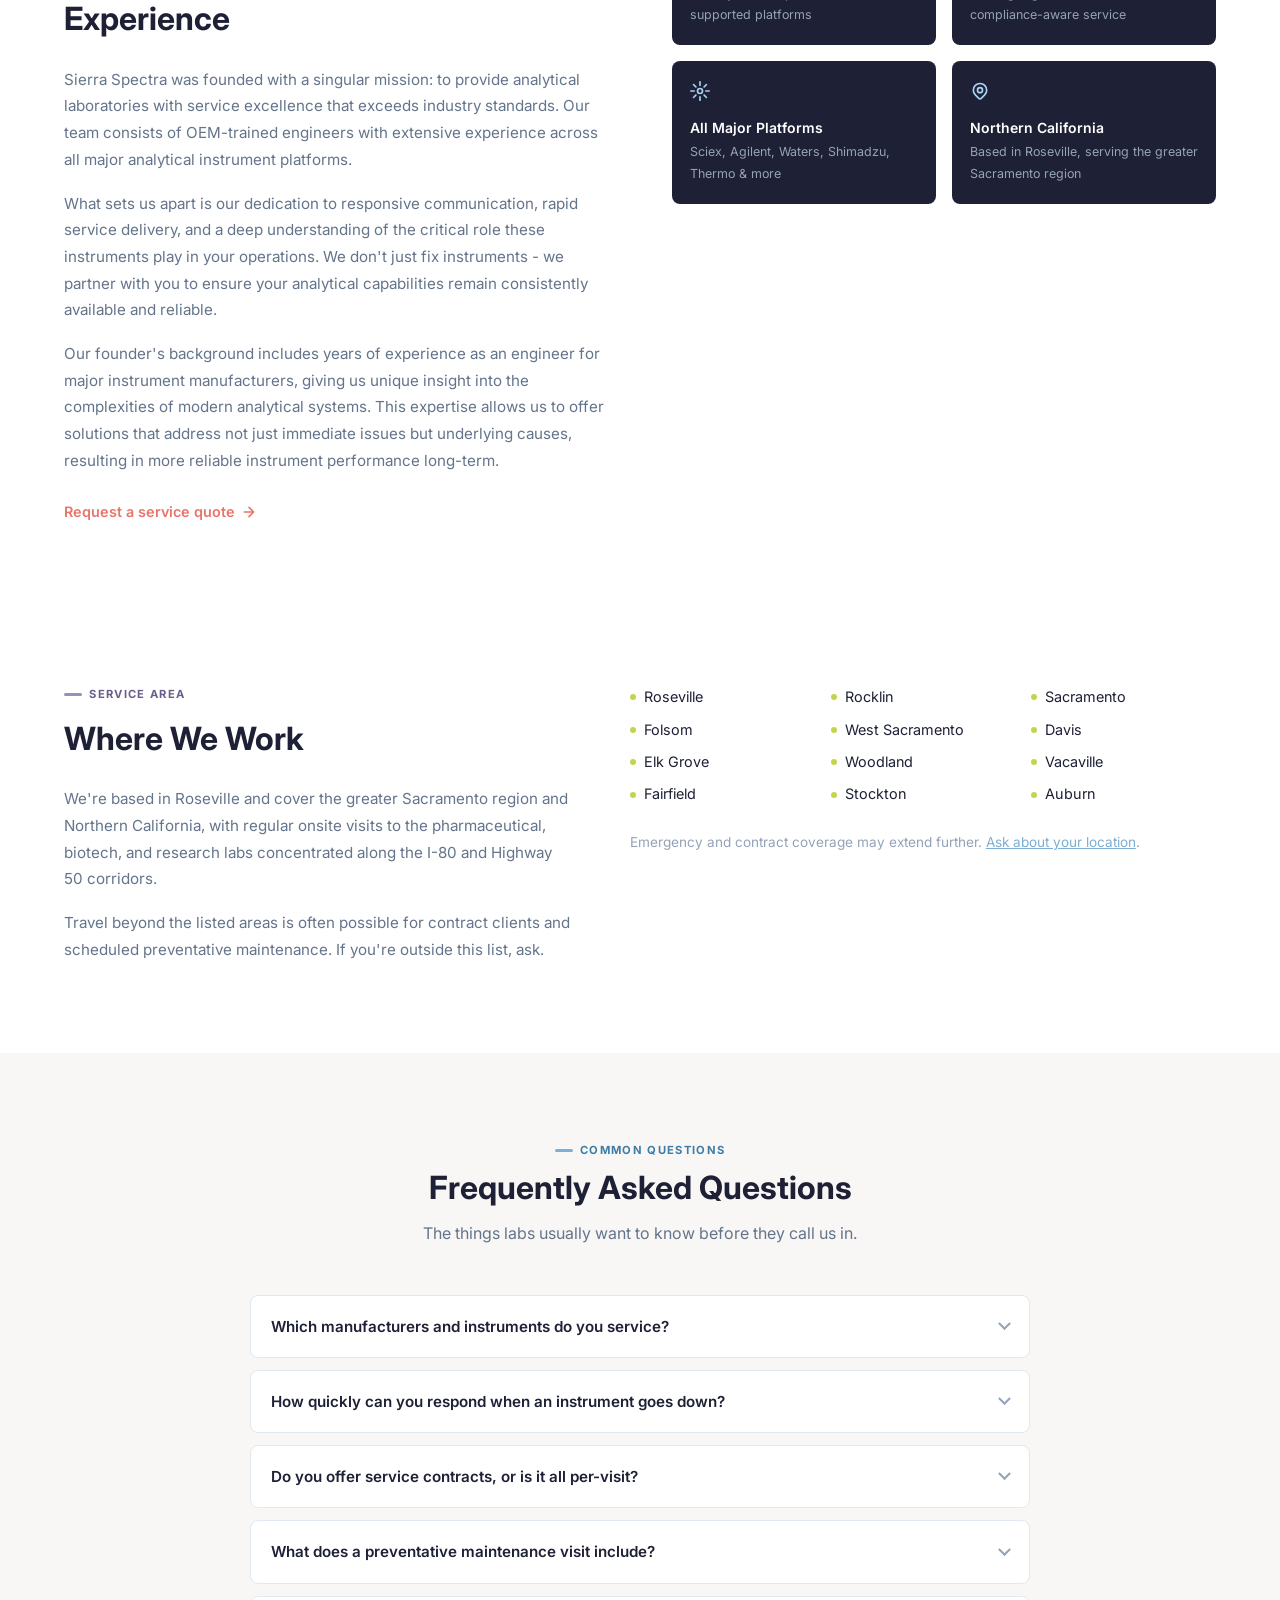
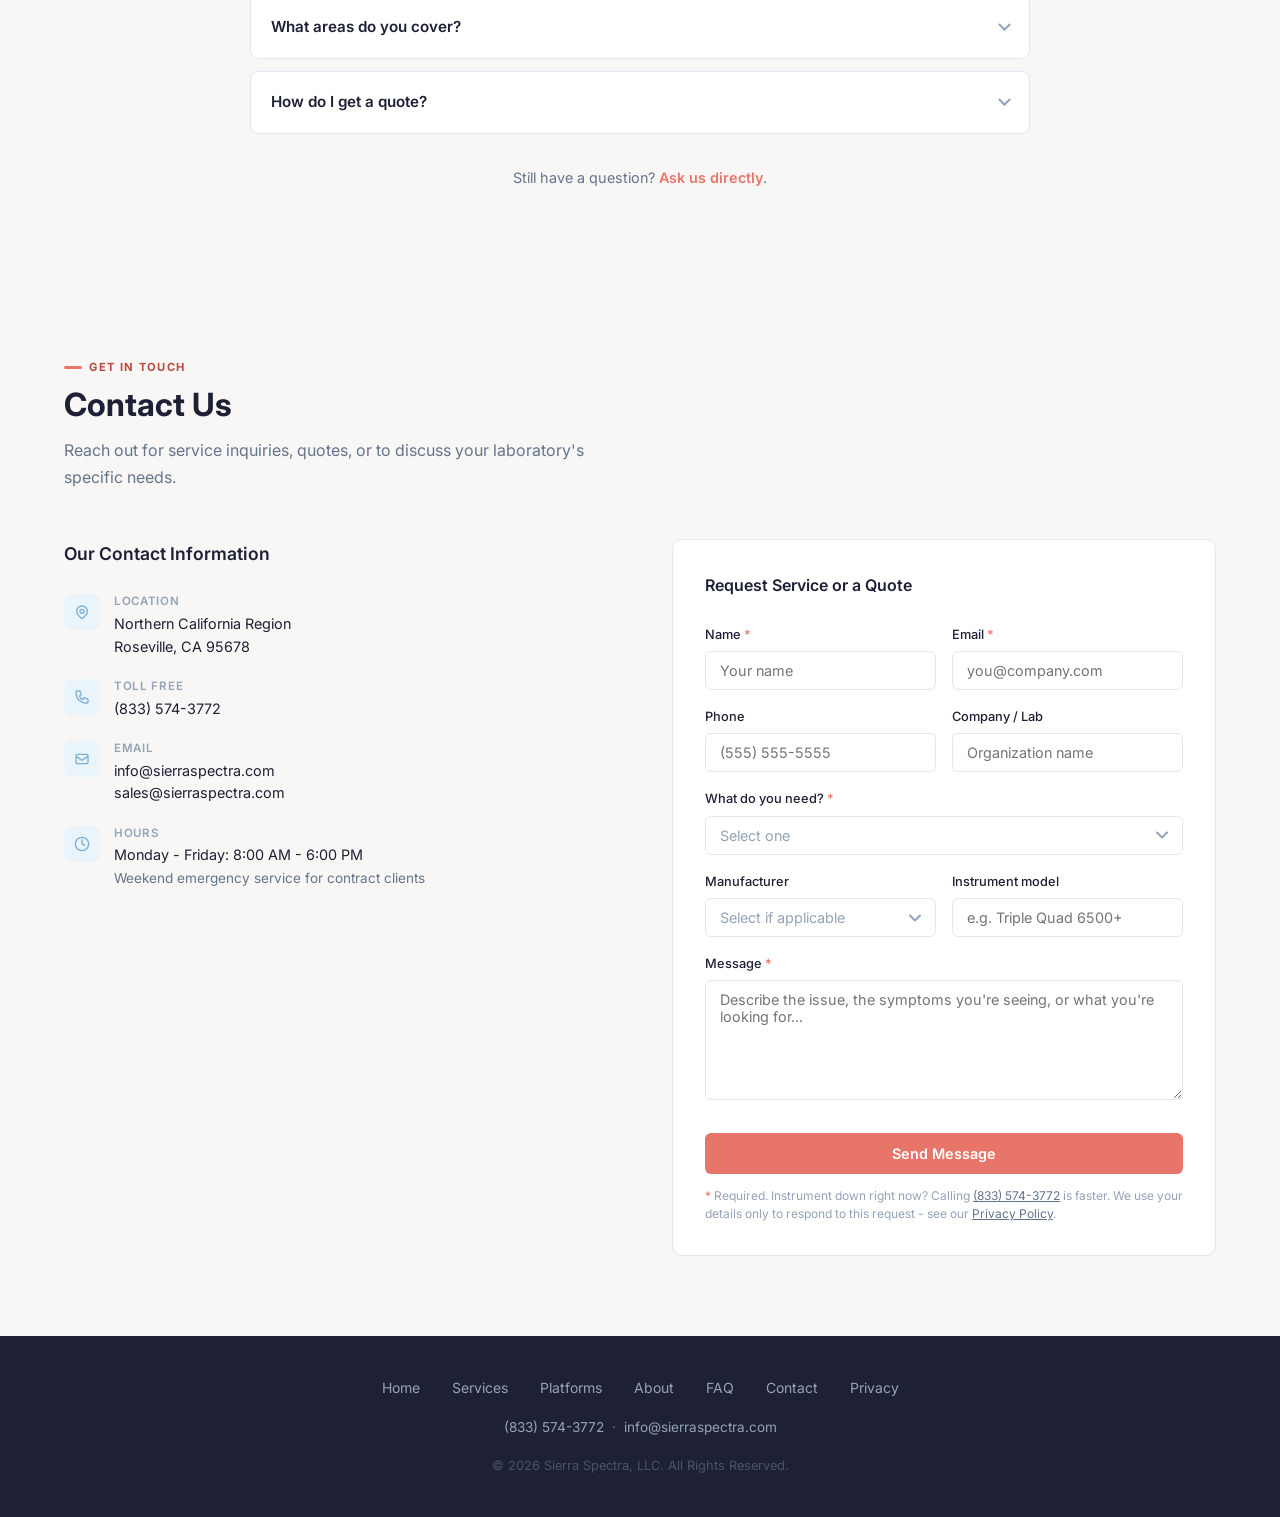
==== commit 774f56ad: "Deploying to gh-pages from @ SierraSpectraLLC/sierraspectrallc.github.io@3cdbfe36c41e12ce80e3db15223" ====
--- a/previews/em-dashes-hyphens-completeness-iyqhnm/index.html
+++ b/previews/em-dashes-hyphens-completeness-iyqhnm/index.html
@@ -4,32 +4,32 @@
     <meta charset="UTF-8">
     <meta name="viewport" content="width=device-width, initial-scale=1.0">
 
-    <title>Sierra Spectra LLC - LC/MS &amp; Analytical Instrument Service | Roseville, CA</title>
-    <meta name="description" content="OEM-trained engineers servicing mass spectrometry, HPLC, and UHPLC systems across Northern California. Same-day emergency response, preventative maintenance, and flexible service contracts. Based in Roseville, CA.">
+    <title>LC/MS &amp; Analytical Instrument Service in Roseville, CA | Sierra Spectra LLC</title>
+    <meta name="description" content="Local LC/MS and analytical instrument service for Northern California labs. OEM-trained engineers in Roseville, CA with same-day emergency response.">
     <link rel="canonical" href="https://sierraspectra.com/">
     <meta name="robots" content="index, follow">
     <meta name="theme-color" content="#1e2035">
 
     <!-- Favicons -->
-    <link rel="icon" href="/assets/logo-mark.svg" type="image/svg+xml">
-    <link rel="apple-touch-icon" href="/assets/SSLogo_FullColor_NoText.png">
+    <link rel="icon" href="assets/logo-mark.svg" type="image/svg+xml">
+    <link rel="apple-touch-icon" href="assets/SSLogo_FullColor_NoText.png">
 
     <!-- Open Graph (LinkedIn, Facebook, Slack, iMessage link previews) -->
     <meta property="og:type" content="website">
     <meta property="og:site_name" content="Sierra Spectra LLC">
     <meta property="og:url" content="https://sierraspectra.com/">
-    <meta property="og:title" content="Sierra Spectra LLC - LC/MS &amp; Analytical Instrument Service">
-    <meta property="og:description" content="OEM-trained engineers servicing mass spectrometry, HPLC, and UHPLC systems across Northern California. Same-day emergency response and flexible service contracts.">
+    <meta property="og:title" content="Sierra Spectra LLC - Local LC/MS Service for Northern California Labs">
+    <meta property="og:description" content="Local LC/MS and analytical instrument service for Northern California labs. OEM-trained engineers in Roseville, CA with same-day emergency response.">
     <meta property="og:image" content="https://sierraspectra.com/assets/og-image.png">
     <meta property="og:image:width" content="1200">
     <meta property="og:image:height" content="630">
-    <meta property="og:image:alt" content="Sierra Spectra LLC - Expert LC/MS and analytical instrument service, Roseville, California">
+    <meta property="og:image:alt" content="Sierra Spectra LLC - Local LC/MS service for Northern California labs, based in Roseville">
     <meta property="og:locale" content="en_US">
 
     <!-- Twitter / X card -->
     <meta name="twitter:card" content="summary_large_image">
-    <meta name="twitter:title" content="Sierra Spectra LLC - LC/MS &amp; Analytical Instrument Service">
-    <meta name="twitter:description" content="OEM-trained engineers servicing mass spectrometry, HPLC, and UHPLC systems across Northern California.">
+    <meta name="twitter:title" content="Sierra Spectra LLC - Local LC/MS Service for Northern California Labs">
+    <meta name="twitter:description" content="Local LC/MS and analytical instrument service for Northern California labs. OEM-trained engineers based in Roseville, CA.">
     <meta name="twitter:image" content="https://sierraspectra.com/assets/og-image.png">
 
     <link rel="preconnect" href="https://fonts.googleapis.com">
@@ -44,6 +44,16 @@
             --sky:     #7BAFD4;   /* logo: peak dot      */
             --purple:  #9B8EB8;   /* logo: rightmost dot */
 
+            /* Darkened spectrum for TEXT. Every raw brand color above fails
+               WCAG AA on white for small text (coral is 2.92:1, lime 1.63:1),
+               so labels and headings use these instead. Raw colors stay for
+               decorative marks, and on navy where they all pass comfortably. */
+            --coral-ink:  #B8493F;   /* 5.17:1 on white */
+            --orange-ink: #A66430;   /* 4.68:1 */
+            --lime-ink:   #6E7D1F;   /* 4.55:1 */
+            --sky-ink:    #3D7CA6;   /* 4.53:1 */
+            --purple-ink: #6B5E8A;   /* 5.84:1 */
+
             /* Functional aliases */
             --navy:    #1e2035;   /* dark text / header bg */
             --blue:    #7BAFD4;   /* sky blue - links, icons, accents */
@@ -51,6 +61,7 @@
             --slate:   #64748b;
             --slate-lt:#94a3b8;
             --border:  #e2e8f0;
+            --border-dk:#cbd5e1;
             --gray-bg: #f8f7f5;   /* very slightly warm off-white */
             --white:   #ffffff;
         }
@@ -192,55 +203,140 @@
             color: var(--navy);
         }
 
-        /* ===== HERO ===== */
+        /* ===== HERO =====
+           Light and spectrum-led. The chromatogram trace along the bottom is
+           built from the same peak geometry as the logo mark, so the identity
+           lives in the layout instead of only in the header. */
         .hero {
             position: relative;
-            min-height: 520px;
-            display: flex;
-            align-items: center;
-            background: linear-gradient(135deg, #1e2035 0%, #2a3a5a 55%, #3a5878 100%);
+            background: linear-gradient(180deg, var(--white) 0%, #fdfcfa 45%, var(--gray-bg) 100%);
             overflow: hidden;
         }
 
         .hero-pattern {
             position: absolute;
             inset: 0;
-            background-image: url("data:image/svg+xml,%3Csvg xmlns='http://www.w3.org/2000/svg' width='60' height='60'%3E%3Cpath d='M0 0h60v60H0z' fill='none'/%3E%3Cpath d='M0 30h60M30 0v60' stroke='%23ffffff' stroke-width='0.5' opacity='0.08'/%3E%3C/svg%3E");
+            background-image: url("data:image/svg+xml,%3Csvg xmlns='http://www.w3.org/2000/svg' width='60' height='60'%3E%3Cpath d='M0 0h60v60H0z' fill='none'/%3E%3Cpath d='M0 30h60M30 0v60' stroke='%231e2035' stroke-width='0.5' opacity='0.05'/%3E%3C/svg%3E");
             pointer-events: none;
         }
 
         .hero-content {
             position: relative;
             z-index: 1;
-            padding: 5rem 0;
+            /* The trace is full-bleed, so its height is always 100vw/6.
+               Reserving that plus a gap keeps text clear of it at any width,
+               including ultrawide, without a breakpoint per size. */
+            padding: 4.5rem 0 calc(16.7vw + 2.5rem);
         }
 
         .hero-eyebrow {
-            display: inline-block;
+            display: inline-flex;
+            align-items: center;
+            gap: 0.5rem;
             font-size: 0.75rem;
             font-weight: 600;
-            letter-spacing: 0.12em;
+            letter-spacing: 0.1em;
             text-transform: uppercase;
-            color: #a8d4f0;
+            color: var(--coral-ink);
+            background: var(--white);
+            border: 1px solid var(--border);
+            border-radius: 9999px;
+            padding: 0.4rem 0.9rem 0.4rem 0.75rem;
+            margin-bottom: 1.5rem;
+            box-shadow: 0 1px 3px rgba(30,32,53,0.05);
+        }
+
+        .hero-eyebrow svg {
+            width: 14px;
+            height: 14px;
+            stroke: var(--coral);
+            flex-shrink: 0;
+        }
+
+        .hero h1 {
+            font-size: clamp(2.1rem, 4.4vw, 3.25rem);
+            font-weight: 700;
+            color: var(--navy);
+            line-height: 1.15;
+            letter-spacing: -0.02em;
+            max-width: 720px;
             margin-bottom: 1.25rem;
         }
 
-        .hero h1 {
-            font-size: clamp(2rem, 4vw, 3rem);
-            font-weight: 700;
-            color: var(--white);
-            line-height: 1.2;
-            max-width: 680px;
-            margin-bottom: 1.25rem;
+        /* Spectrum underline on the locality phrase - the differentiator gets
+           the brand's own visual signature. */
+        .hero h1 .spectrum-mark {
+            position: relative;
+            white-space: nowrap;
+        }
+
+        .hero h1 .spectrum-mark::after {
+            content: '';
+            position: absolute;
+            left: 0;
+            right: 0;
+            bottom: 0.02em;
+            height: 0.14em;
+            border-radius: 9999px;
+            background: linear-gradient(to right, #E8756A, #E8A370, #C5D44A, #7BAFD4, #9B8EB8);
         }
 
         .hero-sub {
             font-size: 1.1rem;
             font-weight: 400;
-            color: #cbd5e1;
-            max-width: 600px;
-            margin-bottom: 2.25rem;
-            line-height: 1.6;
+            color: var(--slate);
+            max-width: 620px;
+            margin-bottom: 2rem;
+            line-height: 1.65;
+        }
+
+        .hero-proof {
+            display: flex;
+            flex-wrap: wrap;
+            gap: 0.5rem 1.5rem;
+            margin-top: 1.75rem;
+            list-style: none;
+        }
+
+        .hero-proof li {
+            display: flex;
+            align-items: center;
+            gap: 0.5rem;
+            font-size: 0.85rem;
+            font-weight: 500;
+            color: var(--slate);
+        }
+
+        .hero-proof li::before {
+            content: '';
+            width: 7px;
+            height: 7px;
+            border-radius: 50%;
+            flex-shrink: 0;
+        }
+
+        .hero-proof li:nth-child(1)::before { background: var(--coral); }
+        .hero-proof li:nth-child(2)::before { background: var(--lime); }
+        .hero-proof li:nth-child(3)::before { background: var(--sky); }
+
+        /* Chromatogram trace across the base of the hero. aspect-ratio matches
+           the 1200x200 viewBox, so the whole trace fits at every width without
+           cropping (slice) or letterboxing (meet), and the apex dots stay round. */
+        .hero-chroma {
+            position: absolute;
+            left: 0;
+            right: 0;
+            bottom: -1px;
+            aspect-ratio: 6 / 1;
+            height: auto;
+            z-index: 0;
+            pointer-events: none;
+        }
+
+        .hero-chroma svg {
+            display: block;
+            width: 100%;
+            height: 100%;
         }
 
         .hero-ctas {
@@ -270,27 +366,28 @@
 
         .btn-ghost {
             display: inline-block;
-            background: transparent;
-            color: var(--white);
+            background: var(--white);
+            color: var(--navy);
             font-size: 0.9rem;
             font-weight: 600;
             padding: 0.75rem 1.75rem;
             border-radius: 6px;
             text-decoration: none;
-            border: 2px solid rgba(255,255,255,0.4);
+            border: 2px solid var(--border-dk);
             transition: all 0.2s;
         }
 
         .btn-ghost:hover {
-            border-color: rgba(255,255,255,0.8);
-            background: rgba(255,255,255,0.1);
-        }
-
-        /* ===== STATS BAR ===== */
+            border-color: var(--navy);
+            transform: translateY(-1px);
+        }
+
+        /* ===== STATS BAR =====
+           Inverted to navy. The page silhouette is light hero -> dark band ->
+           light body, rather than the usual dark hero on a light page. */
         .stats-bar {
-            background: var(--gray-bg);
-            border-bottom: 1px solid var(--border);
-            padding: 1.5rem 0;
+            background: var(--navy);
+            padding: 1.75rem 0;
         }
 
         .stats-grid {
@@ -307,11 +404,11 @@
         }
 
         .stat-icon {
-            width: 36px;
-            height: 36px;
-            background: var(--white);
+            width: 38px;
+            height: 38px;
+            background: rgba(255,255,255,0.07);
             border-radius: 8px;
-            border: 1px solid var(--border);
+            border: 1px solid rgba(255,255,255,0.14);
             display: flex;
             align-items: center;
             justify-content: center;
@@ -321,19 +418,23 @@
         .stat-icon svg {
             width: 18px;
             height: 18px;
-            color: var(--blue);
-            stroke: var(--blue);
-        }
+        }
+
+        /* One spectrum color per stat. All five clear 5:1 on navy. */
+        .stat-item:nth-child(1) .stat-icon svg { stroke: var(--coral); }
+        .stat-item:nth-child(2) .stat-icon svg { stroke: var(--lime); }
+        .stat-item:nth-child(3) .stat-icon svg { stroke: var(--sky); }
+        .stat-item:nth-child(4) .stat-icon svg { stroke: var(--purple); }
 
         .stat-label {
             font-size: 0.85rem;
             font-weight: 600;
-            color: var(--navy);
+            color: var(--white);
         }
 
         .stat-sub {
             font-size: 0.75rem;
-            color: var(--slate);
+            color: #94a3b8;
             margin-top: -2px;
         }
 
@@ -346,14 +447,43 @@
             text-align: center;
         }
 
+        /* Each section takes one color from the logo, so the page reads as a
+           spectrum from top to bottom. Ink variants, not the raw brand colors,
+           because this is small uppercase text. */
         .section-eyebrow {
-            display: inline-block;
+            display: inline-flex;
+            align-items: center;
+            gap: 0.45rem;
             font-size: 0.7rem;
-            font-weight: 600;
+            font-weight: 700;
             letter-spacing: 0.12em;
             text-transform: uppercase;
-            color: var(--coral);
+            color: var(--coral-ink);
             margin-bottom: 0.5rem;
+        }
+
+        .section-eyebrow::before {
+            content: '';
+            width: 18px;
+            height: 3px;
+            border-radius: 9999px;
+            background: var(--coral);
+        }
+
+        .section-eyebrow.is-orange { color: var(--orange-ink); }
+        .section-eyebrow.is-orange::before { background: var(--orange); }
+
+        .section-eyebrow.is-lime { color: var(--lime-ink); }
+        .section-eyebrow.is-lime::before { background: var(--lime); }
+
+        .section-eyebrow.is-sky { color: var(--sky-ink); }
+        .section-eyebrow.is-sky::before { background: var(--sky); }
+
+        .section-eyebrow.is-purple { color: var(--purple-ink); }
+        .section-eyebrow.is-purple::before { background: var(--purple); }
+
+        .section-header.centered .section-eyebrow {
+            justify-content: center;
         }
 
         .section-header h2 {
@@ -387,25 +517,45 @@
             gap: 1.5rem;
         }
 
+        /* Each card carries one color from the logo. --accent is set per card
+           below, so the grid sweeps through the spectrum left to right. */
         .service-card {
+            --accent: var(--coral);
+            --accent-tint: rgba(232,117,106,0.10);
             border: 1px solid var(--border);
             border-radius: 8px;
             padding: 1.75rem;
             background: var(--white);
             transition: all 0.2s;
-            border-left: 4px solid transparent;
+            border-top: 3px solid var(--accent);
         }
 
         .service-card:hover {
-            border-left-color: var(--coral);
-            box-shadow: 0 4px 16px rgba(232,117,106,0.12);
-            transform: translateY(-2px);
+            box-shadow: 0 6px 20px rgba(30,32,53,0.09);
+            transform: translateY(-3px);
+        }
+
+        .service-card:nth-child(2) {
+            --accent: var(--orange);
+            --accent-tint: rgba(232,163,112,0.14);
+        }
+        .service-card:nth-child(3) {
+            --accent: var(--lime);
+            --accent-tint: rgba(197,212,74,0.16);
+        }
+        .service-card:nth-child(4) {
+            --accent: var(--sky);
+            --accent-tint: rgba(123,175,212,0.16);
+        }
+        .service-card:nth-child(5) {
+            --accent: var(--purple);
+            --accent-tint: rgba(155,142,184,0.16);
         }
 
         .service-card-icon {
             width: 44px;
             height: 44px;
-            background: #eaf4fb;
+            background: var(--accent-tint);
             border-radius: 8px;
             display: flex;
             align-items: center;
@@ -416,7 +566,7 @@
         .service-card-icon svg {
             width: 22px;
             height: 22px;
-            stroke: var(--blue);
+            stroke: var(--navy);
         }
 
         .service-card h3 {
@@ -881,8 +1031,8 @@
         }
 
         .process-step-num {
-            width: 34px;
-            height: 34px;
+            width: 36px;
+            height: 36px;
             border-radius: 50%;
             background: var(--navy);
             color: var(--white);
@@ -892,7 +1042,12 @@
             align-items: center;
             justify-content: center;
             margin-bottom: 1rem;
-        }
+            box-shadow: 0 0 0 4px var(--ring, rgba(232,117,106,0.18));
+        }
+
+        .process-step:nth-child(1) .process-step-num { --ring: rgba(232,117,106,0.20); }
+        .process-step:nth-child(2) .process-step-num { --ring: rgba(197,212,74,0.28); }
+        .process-step:nth-child(3) .process-step-num { --ring: rgba(123,175,212,0.28); }
 
         .process-step h3 {
             font-size: 1rem;
@@ -1176,6 +1331,15 @@
                 grid-template-columns: 1fr;
             }
 
+            .hero-content {
+                padding: 3.5rem 0 calc(16.7vw + 2rem);
+            }
+
+            .hero-proof {
+                flex-direction: column;
+                gap: 0.4rem;
+            }
+
             .hero-ctas {
                 flex-direction: column;
                 align-items: flex-start;
@@ -1195,6 +1359,10 @@
 
             .about-highlights {
                 grid-template-columns: 1fr;
+            }
+
+            .hero-content {
+                padding: 3rem 0 calc(16.7vw + 1.5rem);
             }
         }
     </style>
@@ -1215,7 +1383,7 @@
       "@id": "https://sierraspectra.com/#business",
       "name": "Sierra Spectra LLC",
       "alternateName": "Sierra Spectra",
-      "description": "OEM-trained engineers providing maintenance, repair, and support for mass spectrometry, liquid chromatography, and analytical instrumentation across Northern California.",
+      "description": "Local LC/MS and analytical instrument service for Northern California laboratories. OEM-trained engineers for mass spectrometry, HPLC, and UHPLC systems, based in Roseville, CA.",
       "url": "https://sierraspectra.com/",
       "logo": "https://sierraspectra.com/assets/SSLogo_FullColor.png",
       "image": "https://sierraspectra.com/assets/og-image.png",
@@ -1383,13 +1551,57 @@
     <section id="home" class="hero">
         <div class="hero-pattern"></div>
         <div class="container hero-content">
-            <div class="hero-eyebrow">Northern California - Roseville, CA</div>
-            <h1>Expert LC/MS &amp; Analytical Instrument Service</h1>
-            <p class="hero-sub">OEM-trained engineers providing rapid-response maintenance, repair, and support for mass spectrometry, liquid chromatography, and analytical instrumentation across pharmaceutical, research, and industrial laboratories.</p>
+            <div class="hero-eyebrow">
+                <svg viewBox="0 0 24 24" fill="none" stroke-width="2.5" stroke-linecap="round" stroke-linejoin="round" aria-hidden="true">
+                    <path d="M17.657 16.657L13.414 20.9a1.998 1.998 0 01-2.827 0l-4.244-4.243a8 8 0 1111.314 0z"/>
+                    <path d="M15 11a3 3 0 11-6 0 3 3 0 016 0z"/>
+                </svg>
+                Based in Roseville, CA
+            </div>
+            <h1><span class="spectrum-mark">Local</span> LC/MS service for Northern California labs.</h1>
+            <p class="hero-sub">OEM-trained engineers for mass spectrometry, HPLC, and UHPLC systems. We're based in Roseville, not three time zones away, which is what makes same-day response on a down instrument realistic instead of aspirational.</p>
             <div class="hero-ctas">
                 <a href="#contact" class="btn-primary">Request Service</a>
                 <a href="#services" class="btn-ghost">View Services</a>
             </div>
+            <ul class="hero-proof">
+                <li>Onsite across the Sacramento region</li>
+                <li>Sciex, Agilent, Waters, Shimadzu &amp; more</li>
+                <li>Contracts or one-off visits</li>
+            </ul>
+        </div>
+
+        <!-- Chromatogram built from the same peak geometry as the logo mark.
+             Decorative: the information is all stated in the text above. -->
+        <div class="hero-chroma" aria-hidden="true">
+            <svg viewBox="0 0 1200 200" preserveAspectRatio="xMidYMax meet" xmlns="http://www.w3.org/2000/svg">
+                <defs>
+                    <linearGradient id="chroma-line" x1="0" y1="0" x2="1200" y2="0" gradientUnits="userSpaceOnUse">
+                        <stop offset="0.10" stop-color="#E8756A"/>
+                        <stop offset="0.32" stop-color="#E8A370"/>
+                        <stop offset="0.55" stop-color="#C5D44A"/>
+                        <stop offset="0.72" stop-color="#7BAFD4"/>
+                        <stop offset="0.92" stop-color="#9B8EB8"/>
+                    </linearGradient>
+                    <linearGradient id="chroma-fill" x1="0" y1="0" x2="1200" y2="0" gradientUnits="userSpaceOnUse">
+                        <stop offset="0.10" stop-color="#E8756A" stop-opacity="0.16"/>
+                        <stop offset="0.32" stop-color="#E8A370" stop-opacity="0.16"/>
+                        <stop offset="0.55" stop-color="#C5D44A" stop-opacity="0.18"/>
+                        <stop offset="0.72" stop-color="#7BAFD4" stop-opacity="0.18"/>
+                        <stop offset="0.92" stop-color="#9B8EB8" stop-opacity="0.16"/>
+                    </linearGradient>
+                </defs>
+
+                <path fill="url(#chroma-fill)" d="M0,175.4 L4,175.1 L8,174.7 L12,174.2 L16,173.5 L20,172.5 L24,171.4 L28,170.0 L32,168.4 L36,166.6 L40,164.7 L44,162.7 L48,160.6 L52,158.7 L56,157.0 L60,155.6 L64,154.6 L68,154.0 L72,154.0 L76,154.4 L80,155.3 L84,156.5 L88,158.0 L92,159.4 L96,160.8 L100,161.8 L104,162.4 L108,162.3 L112,161.5 L116,159.9 L120,157.5 L124,154.5 L128,151.1 L132,147.5 L136,144.0 L140,141.1 L144,138.9 L148,137.7 L152,137.7 L156,138.8 L160,141.0 L164,143.9 L168,147.2 L172,150.7 L176,153.8 L180,156.4 L184,158.2 L188,158.9 L192,158.4 L196,156.7 L200,153.8 L204,149.6 L208,144.3 L212,138.1 L216,130.9 L220,123.1 L224,114.9 L228,106.6 L232,98.4 L236,90.9 L240,84.2 L244,78.8 L248,74.8 L252,72.5 L256,72.1 L260,73.4 L264,76.6 L268,81.3 L272,87.4 L276,94.5 L280,102.4 L284,110.6 L288,118.9 L292,126.8 L296,134.3 L300,140.9 L304,146.6 L308,151.3 L312,154.8 L316,157.3 L320,158.6 L324,158.9 L328,158.3 L332,156.9 L336,155.1 L340,152.9 L344,150.7 L348,148.6 L352,147.0 L356,145.9 L360,145.5 L364,145.8 L368,146.8 L372,148.2 L376,150.0 L380,151.9 L384,153.4 L388,154.5 L392,154.6 L396,153.6 L400,151.2 L404,147.2 L408,141.6 L412,134.3 L416,125.4 L420,115.1 L424,103.8 L428,91.8 L432,79.7 L436,68.1 L440,57.6 L444,48.9 L448,42.5 L452,38.8 L456,38.1 L460,40.3 L464,45.5 L468,53.1 L472,62.8 L476,74.0 L480,86.0 L484,98.4 L488,110.4 L492,121.6 L496,131.8 L500,140.5 L504,147.6 L508,153.1 L512,156.9 L516,159.0 L520,159.6 L524,158.7 L528,156.5 L532,153.2 L536,149.1 L540,144.6 L544,140.1 L548,136.0 L552,132.7 L556,130.6 L560,129.8 L564,130.5 L568,132.6 L572,135.8 L576,139.9 L580,144.4 L584,148.8 L588,152.9 L592,156.3 L596,158.8 L600,160.1 L604,160.1 L608,159.0 L612,156.6 L616,153.1 L620,148.5 L624,142.9 L628,136.6 L632,129.7 L636,122.5 L640,115.2 L644,108.3 L648,101.9 L652,96.4 L656,92.1 L660,89.3 L664,88.1 L668,88.5 L672,90.5 L676,94.1 L680,99.0 L684,105.0 L688,111.7 L692,118.9 L696,126.1 L700,133.2 L704,139.9 L708,145.8 L712,150.9 L716,154.9 L720,157.9 L724,159.7 L728,160.5 L732,160.1 L736,158.9 L740,157.1 L744,154.9 L748,152.8 L752,150.9 L756,149.7 L760,149.3 L764,149.8 L768,151.2 L772,153.1 L776,155.4 L780,157.6 L784,159.5 L788,160.7 L792,160.8 L796,159.7 L800,157.2 L804,153.1 L808,147.4 L812,140.1 L816,131.3 L820,120.9 L824,109.3 L828,96.8 L832,83.8 L836,70.7 L840,58.2 L844,46.9 L848,37.3 L852,30.1 L856,25.5 L860,24.0 L864,25.5 L868,30.1 L872,37.3 L876,46.9 L880,58.2 L884,70.7 L888,83.8 L892,96.9 L896,109.4 L900,121.1 L904,131.6 L908,140.7 L912,148.3 L916,154.5 L920,159.2 L924,162.5 L928,164.6 L932,165.4 L936,165.1 L940,163.8 L944,161.7 L948,158.9 L952,155.6 L956,152.1 L960,148.7 L964,145.7 L968,143.4 L972,142.0 L976,141.6 L980,142.2 L984,143.7 L988,146.0 L992,148.6 L996,151.4 L1000,153.9 L1004,155.8 L1008,156.9 L1012,156.9 L1016,155.8 L1020,153.5 L1024,150.1 L1028,145.4 L1032,139.7 L1036,133.2 L1040,125.9 L1044,118.3 L1048,110.5 L1052,102.9 L1056,95.8 L1060,89.5 L1064,84.4 L1068,80.6 L1072,78.5 L1076,78.0 L1080,79.3 L1084,82.2 L1088,86.7 L1092,92.3 L1096,98.9 L1100,106.1 L1104,113.5 L1108,120.8 L1112,127.6 L1116,133.7 L1120,138.8 L1124,142.8 L1128,145.7 L1132,147.4 L1136,148.2 L1140,148.1 L1144,147.5 L1148,146.8 L1152,146.2 L1156,145.9 L1160,146.2 L1164,147.3 L1168,149.0 L1172,151.3 L1176,154.2 L1180,157.3 L1184,160.4 L1188,163.5 L1192,166.2 L1196,168.6 L1200,170.6 L1200,200 L0,200 Z"/>
+
+                <path fill="none" stroke="url(#chroma-line)" stroke-width="2.5" stroke-linejoin="round" stroke-linecap="round" d="M0,175.4 L4,175.1 L8,174.7 L12,174.2 L16,173.5 L20,172.5 L24,171.4 L28,170.0 L32,168.4 L36,166.6 L40,164.7 L44,162.7 L48,160.6 L52,158.7 L56,157.0 L60,155.6 L64,154.6 L68,154.0 L72,154.0 L76,154.4 L80,155.3 L84,156.5 L88,158.0 L92,159.4 L96,160.8 L100,161.8 L104,162.4 L108,162.3 L112,161.5 L116,159.9 L120,157.5 L124,154.5 L128,151.1 L132,147.5 L136,144.0 L140,141.1 L144,138.9 L148,137.7 L152,137.7 L156,138.8 L160,141.0 L164,143.9 L168,147.2 L172,150.7 L176,153.8 L180,156.4 L184,158.2 L188,158.9 L192,158.4 L196,156.7 L200,153.8 L204,149.6 L208,144.3 L212,138.1 L216,130.9 L220,123.1 L224,114.9 L228,106.6 L232,98.4 L236,90.9 L240,84.2 L244,78.8 L248,74.8 L252,72.5 L256,72.1 L260,73.4 L264,76.6 L268,81.3 L272,87.4 L276,94.5 L280,102.4 L284,110.6 L288,118.9 L292,126.8 L296,134.3 L300,140.9 L304,146.6 L308,151.3 L312,154.8 L316,157.3 L320,158.6 L324,158.9 L328,158.3 L332,156.9 L336,155.1 L340,152.9 L344,150.7 L348,148.6 L352,147.0 L356,145.9 L360,145.5 L364,145.8 L368,146.8 L372,148.2 L376,150.0 L380,151.9 L384,153.4 L388,154.5 L392,154.6 L396,153.6 L400,151.2 L404,147.2 L408,141.6 L412,134.3 L416,125.4 L420,115.1 L424,103.8 L428,91.8 L432,79.7 L436,68.1 L440,57.6 L444,48.9 L448,42.5 L452,38.8 L456,38.1 L460,40.3 L464,45.5 L468,53.1 L472,62.8 L476,74.0 L480,86.0 L484,98.4 L488,110.4 L492,121.6 L496,131.8 L500,140.5 L504,147.6 L508,153.1 L512,156.9 L516,159.0 L520,159.6 L524,158.7 L528,156.5 L532,153.2 L536,149.1 L540,144.6 L544,140.1 L548,136.0 L552,132.7 L556,130.6 L560,129.8 L564,130.5 L568,132.6 L572,135.8 L576,139.9 L580,144.4 L584,148.8 L588,152.9 L592,156.3 L596,158.8 L600,160.1 L604,160.1 L608,159.0 L612,156.6 L616,153.1 L620,148.5 L624,142.9 L628,136.6 L632,129.7 L636,122.5 L640,115.2 L644,108.3 L648,101.9 L652,96.4 L656,92.1 L660,89.3 L664,88.1 L668,88.5 L672,90.5 L676,94.1 L680,99.0 L684,105.0 L688,111.7 L692,118.9 L696,126.1 L700,133.2 L704,139.9 L708,145.8 L712,150.9 L716,154.9 L720,157.9 L724,159.7 L728,160.5 L732,160.1 L736,158.9 L740,157.1 L744,154.9 L748,152.8 L752,150.9 L756,149.7 L760,149.3 L764,149.8 L768,151.2 L772,153.1 L776,155.4 L780,157.6 L784,159.5 L788,160.7 L792,160.8 L796,159.7 L800,157.2 L804,153.1 L808,147.4 L812,140.1 L816,131.3 L820,120.9 L824,109.3 L828,96.8 L832,83.8 L836,70.7 L840,58.2 L844,46.9 L848,37.3 L852,30.1 L856,25.5 L860,24.0 L864,25.5 L868,30.1 L872,37.3 L876,46.9 L880,58.2 L884,70.7 L888,83.8 L892,96.9 L896,109.4 L900,121.1 L904,131.6 L908,140.7 L912,148.3 L916,154.5 L920,159.2 L924,162.5 L928,164.6 L932,165.4 L936,165.1 L940,163.8 L944,161.7 L948,158.9 L952,155.6 L956,152.1 L960,148.7 L964,145.7 L968,143.4 L972,142.0 L976,141.6 L980,142.2 L984,143.7 L988,146.0 L992,148.6 L996,151.4 L1000,153.9 L1004,155.8 L1008,156.9 L1012,156.9 L1016,155.8 L1020,153.5 L1024,150.1 L1028,145.4 L1032,139.7 L1036,133.2 L1040,125.9 L1044,118.3 L1048,110.5 L1052,102.9 L1056,95.8 L1060,89.5 L1064,84.4 L1068,80.6 L1072,78.5 L1076,78.0 L1080,79.3 L1084,82.2 L1088,86.7 L1092,92.3 L1096,98.9 L1100,106.1 L1104,113.5 L1108,120.8 L1112,127.6 L1116,133.7 L1120,138.8 L1124,142.8 L1128,145.7 L1132,147.4 L1136,148.2 L1140,148.1 L1144,147.5 L1148,146.8 L1152,146.2 L1156,145.9 L1160,146.2 L1164,147.3 L1168,149.0 L1172,151.3 L1176,154.2 L1180,157.3 L1184,160.4 L1188,163.5 L1192,166.2 L1196,168.6 L1200,170.6"/>
+
+                <circle cx="255" cy="72.0" r="6.5" fill="#E8756A"/>
+                <circle cx="455" cy="38.0" r="6.5" fill="#E8A370"/>
+                <circle cx="665" cy="88.0" r="6.5" fill="#C5D44A"/>
+                <circle cx="860" cy="24.0" r="6.5" fill="#7BAFD4"/>
+                <circle cx="1075" cy="78.0" r="6.5" fill="#9B8EB8"/>
+            </svg>
         </div>
     </section>
 
@@ -1542,7 +1754,7 @@
     <section id="process" class="process">
         <div class="container">
             <div class="section-header centered">
-                <div class="section-eyebrow">How It Works</div>
+                <div class="section-eyebrow is-orange">How It Works</div>
                 <h2>Getting Service Is Straightforward</h2>
                 <p>No drawn-out procurement cycle to get an engineer looking at your instrument.</p>
             </div>
@@ -1573,7 +1785,7 @@
     <section id="platforms" class="platforms">
         <div class="container">
             <div class="section-header">
-                <div class="section-eyebrow">Supported Equipment</div>
+                <div class="section-eyebrow is-lime">Supported Equipment</div>
                 <h2>Platforms &amp; Systems We Service</h2>
                 <p>We maintain expertise across the major manufacturers and instrument types used in modern analytical laboratories.</p>
             </div>
@@ -1617,7 +1829,7 @@
         <div class="container">
             <div class="about-grid">
                 <div class="about-text">
-                    <div class="section-eyebrow">About Sierra Spectra</div>
+                    <div class="section-eyebrow is-sky">About Sierra Spectra</div>
                     <h2>Service Excellence Built on OEM Experience</h2>
 
                     <p>Sierra Spectra was founded with a singular mission: to provide analytical laboratories with service excellence that exceeds industry standards. Our team consists of OEM-trained engineers with extensive experience across all major analytical instrument platforms.</p>
@@ -1728,7 +1940,7 @@
         <div class="container">
             <div class="coverage-grid">
                 <div class="coverage-text">
-                    <div class="section-eyebrow">Service Area</div>
+                    <div class="section-eyebrow is-purple">Service Area</div>
                     <h2 style="font-size: clamp(1.5rem, 3vw, 2rem); font-weight: 700; color: var(--navy); margin-bottom: 1.25rem;">Where We Work</h2>
                     <p>We're based in Roseville and cover the greater Sacramento region and Northern California, with regular onsite visits to the pharmaceutical, biotech, and research labs concentrated along the I-80 and Highway 50 corridors.</p>
                     <p>Travel beyond the listed areas is often possible for contract clients and scheduled preventative maintenance. If you're outside this list, ask.</p>
@@ -1767,7 +1979,7 @@
     <section id="faq" class="faq">
         <div class="container">
             <div class="section-header centered">
-                <div class="section-eyebrow">Common Questions</div>
+                <div class="section-eyebrow is-sky">Common Questions</div>
                 <h2>Frequently Asked Questions</h2>
                 <p>The things labs usually want to know before they call us in.</p>
             </div>
@@ -1987,7 +2199,7 @@
                         <p class="form-note">
                             <span class="required-mark" aria-hidden="true">*</span> Required.
                             Instrument down right now? Calling <a href="tel:+18335743772">(833) 574-3772</a> is faster.
-                            We use your details only to respond to this request - see our <a href="/privacy.html">Privacy Policy</a>.
+                            We use your details only to respond to this request - see our <a href="privacy.html">Privacy Policy</a>.
                         </p>
                     </form>
 
@@ -2021,7 +2233,7 @@
                     <a href="#about">About</a>
                     <a href="#faq">FAQ</a>
                     <a href="#contact">Contact</a>
-                    <a href="/privacy.html">Privacy</a>
+                    <a href="privacy.html">Privacy</a>
                 </nav>
                 <div class="footer-contact">
                     <a href="tel:+18335743772">(833) 574-3772</a>
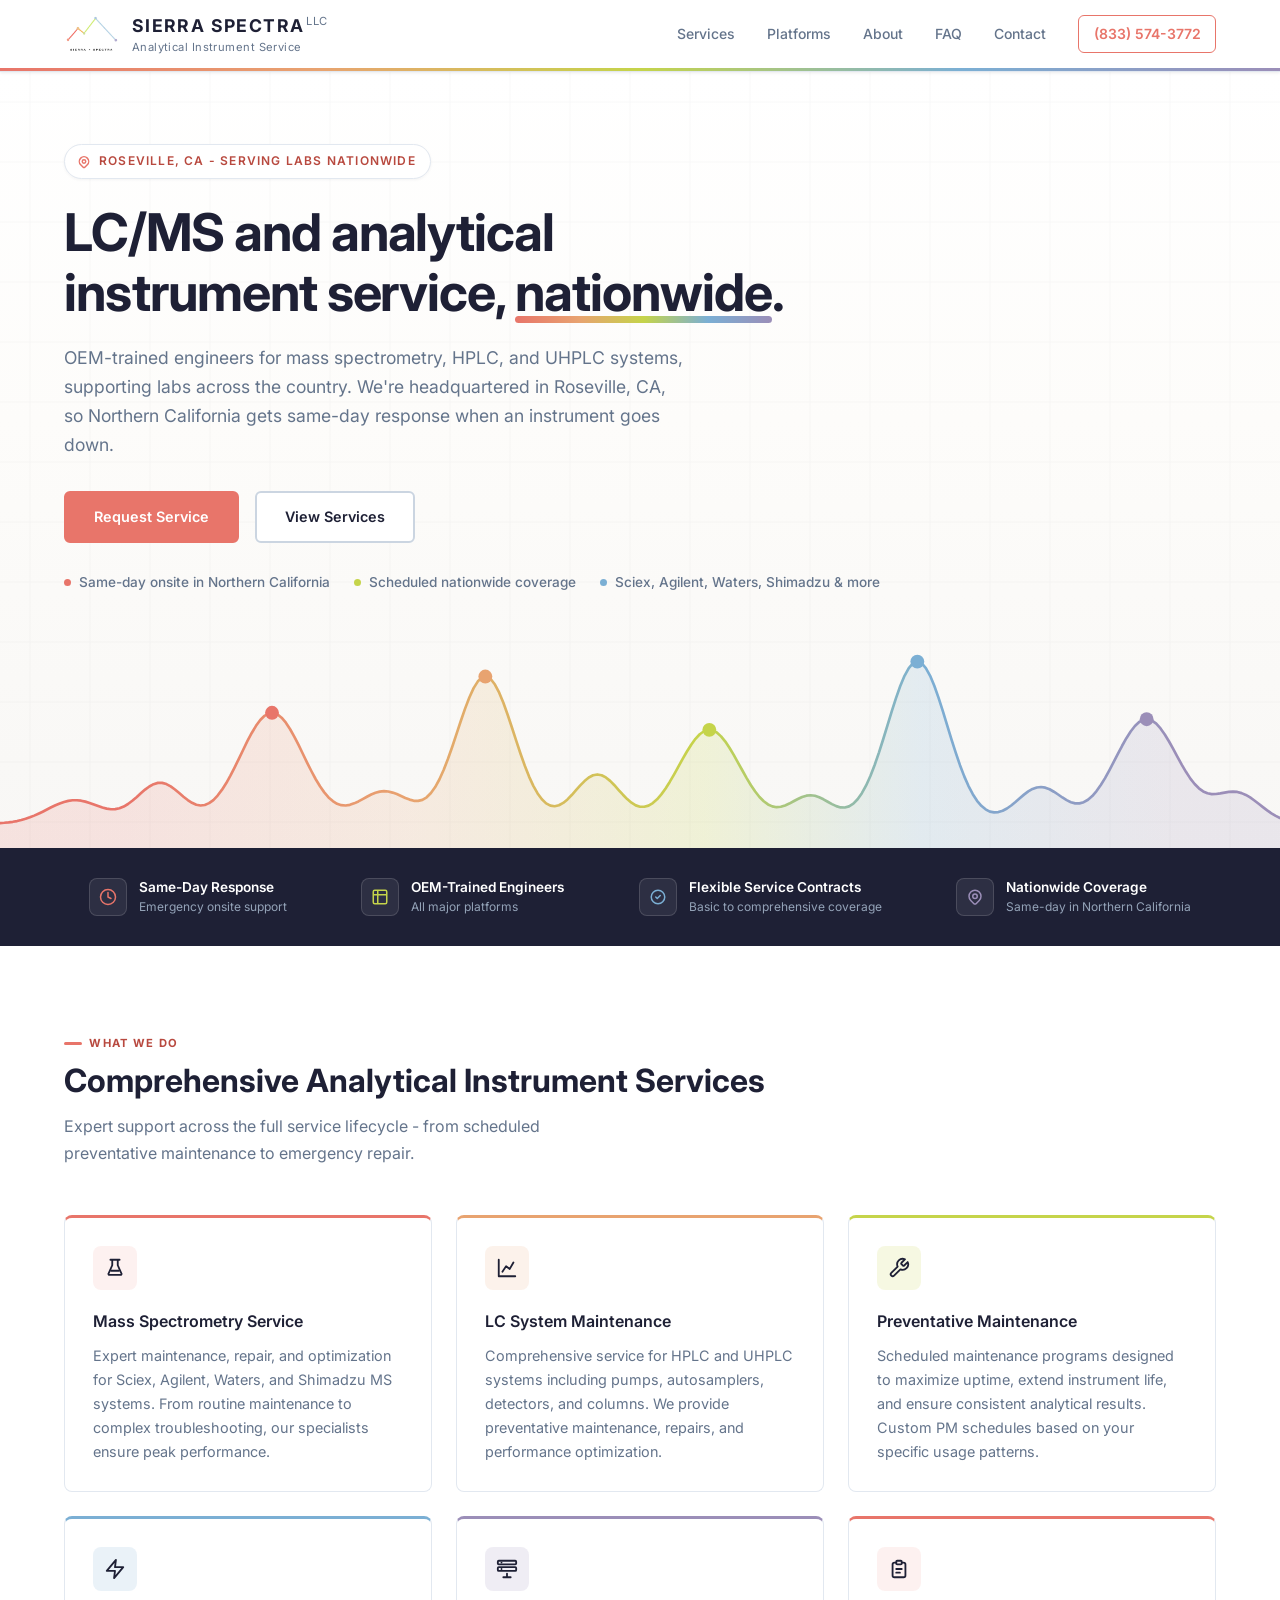
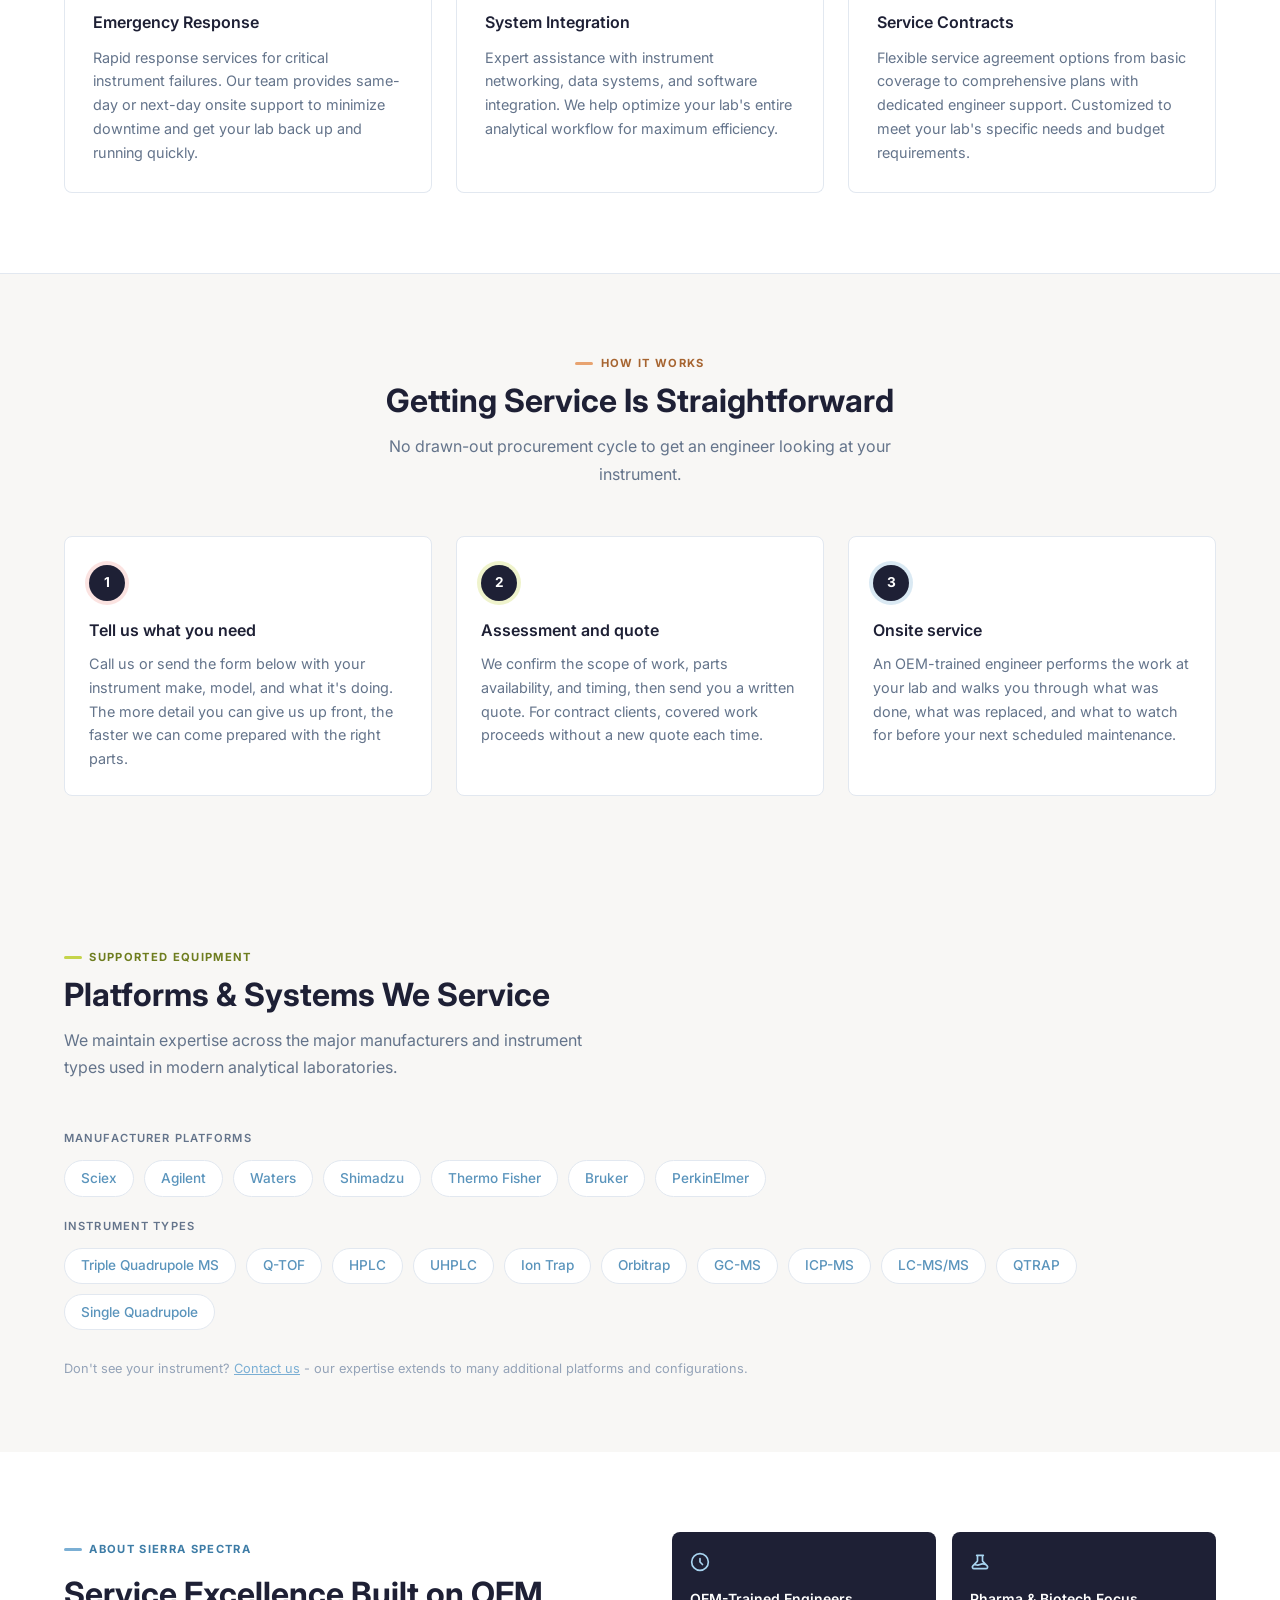
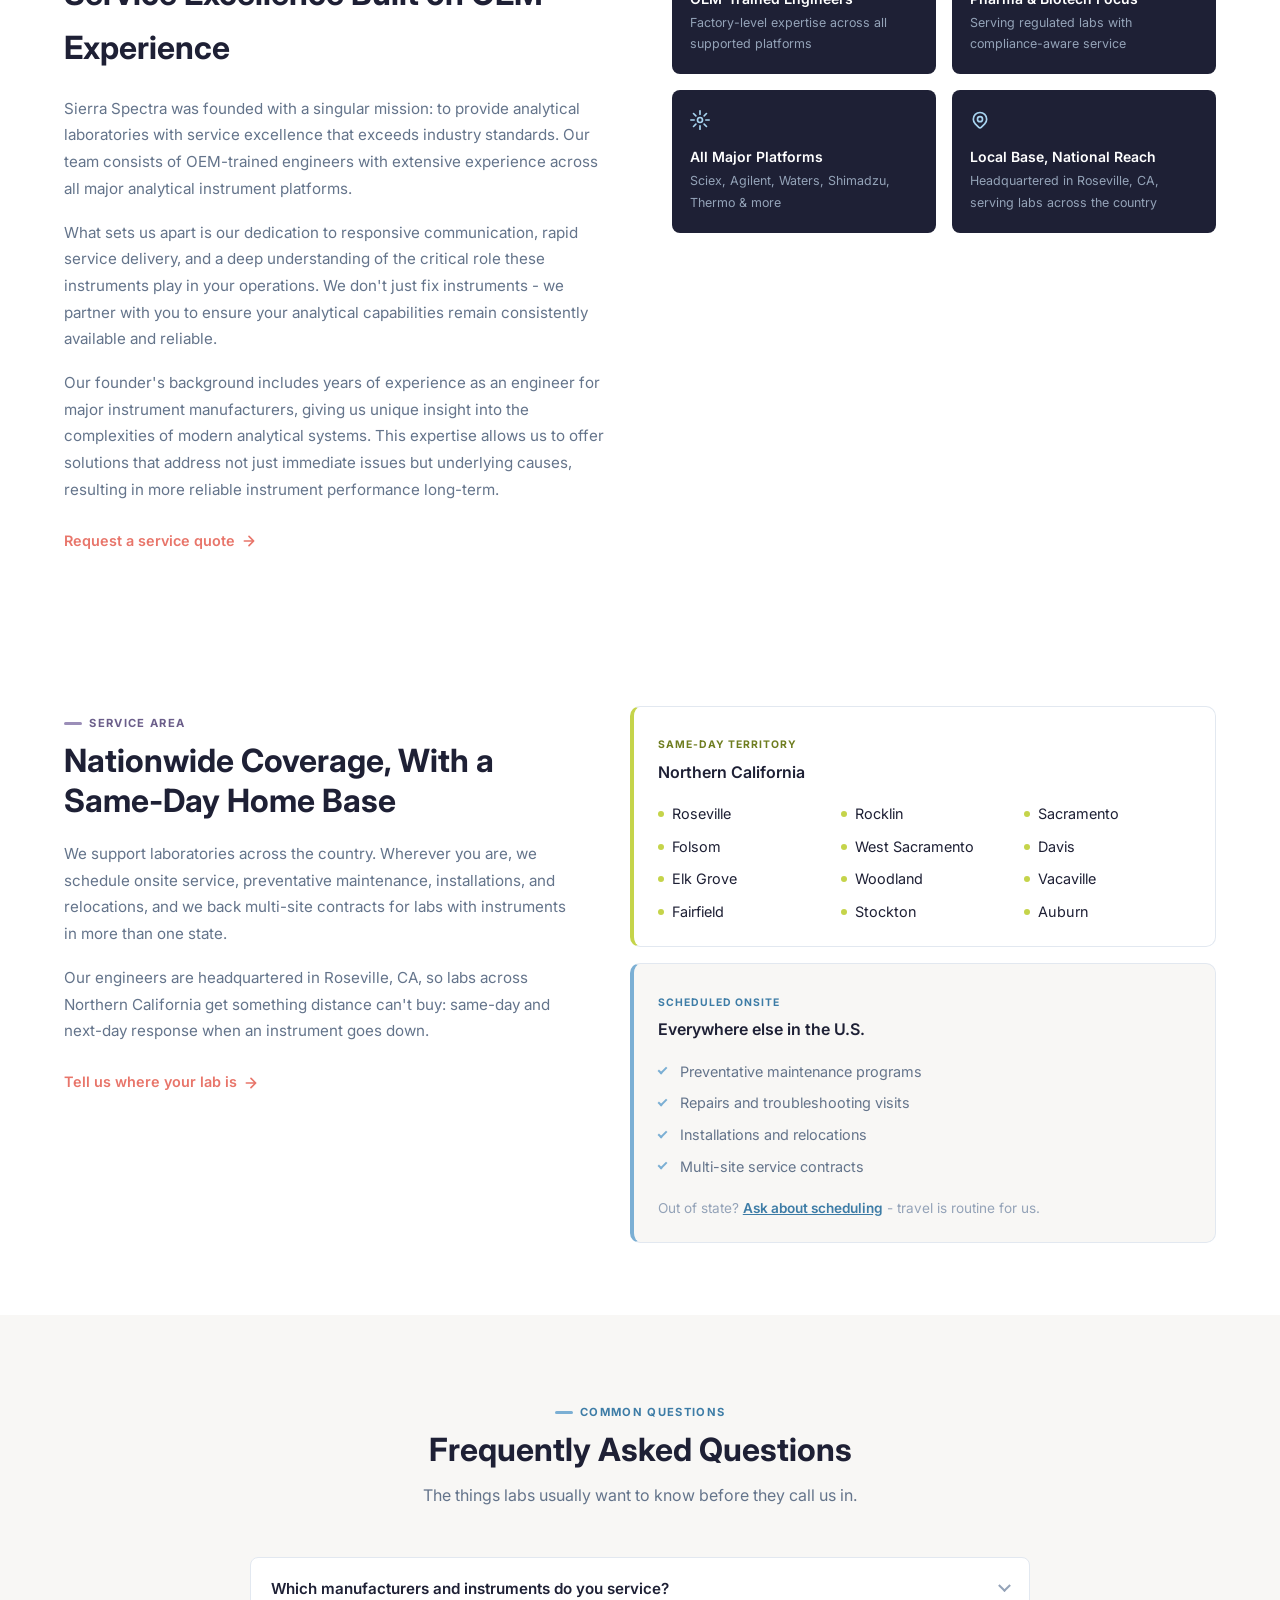
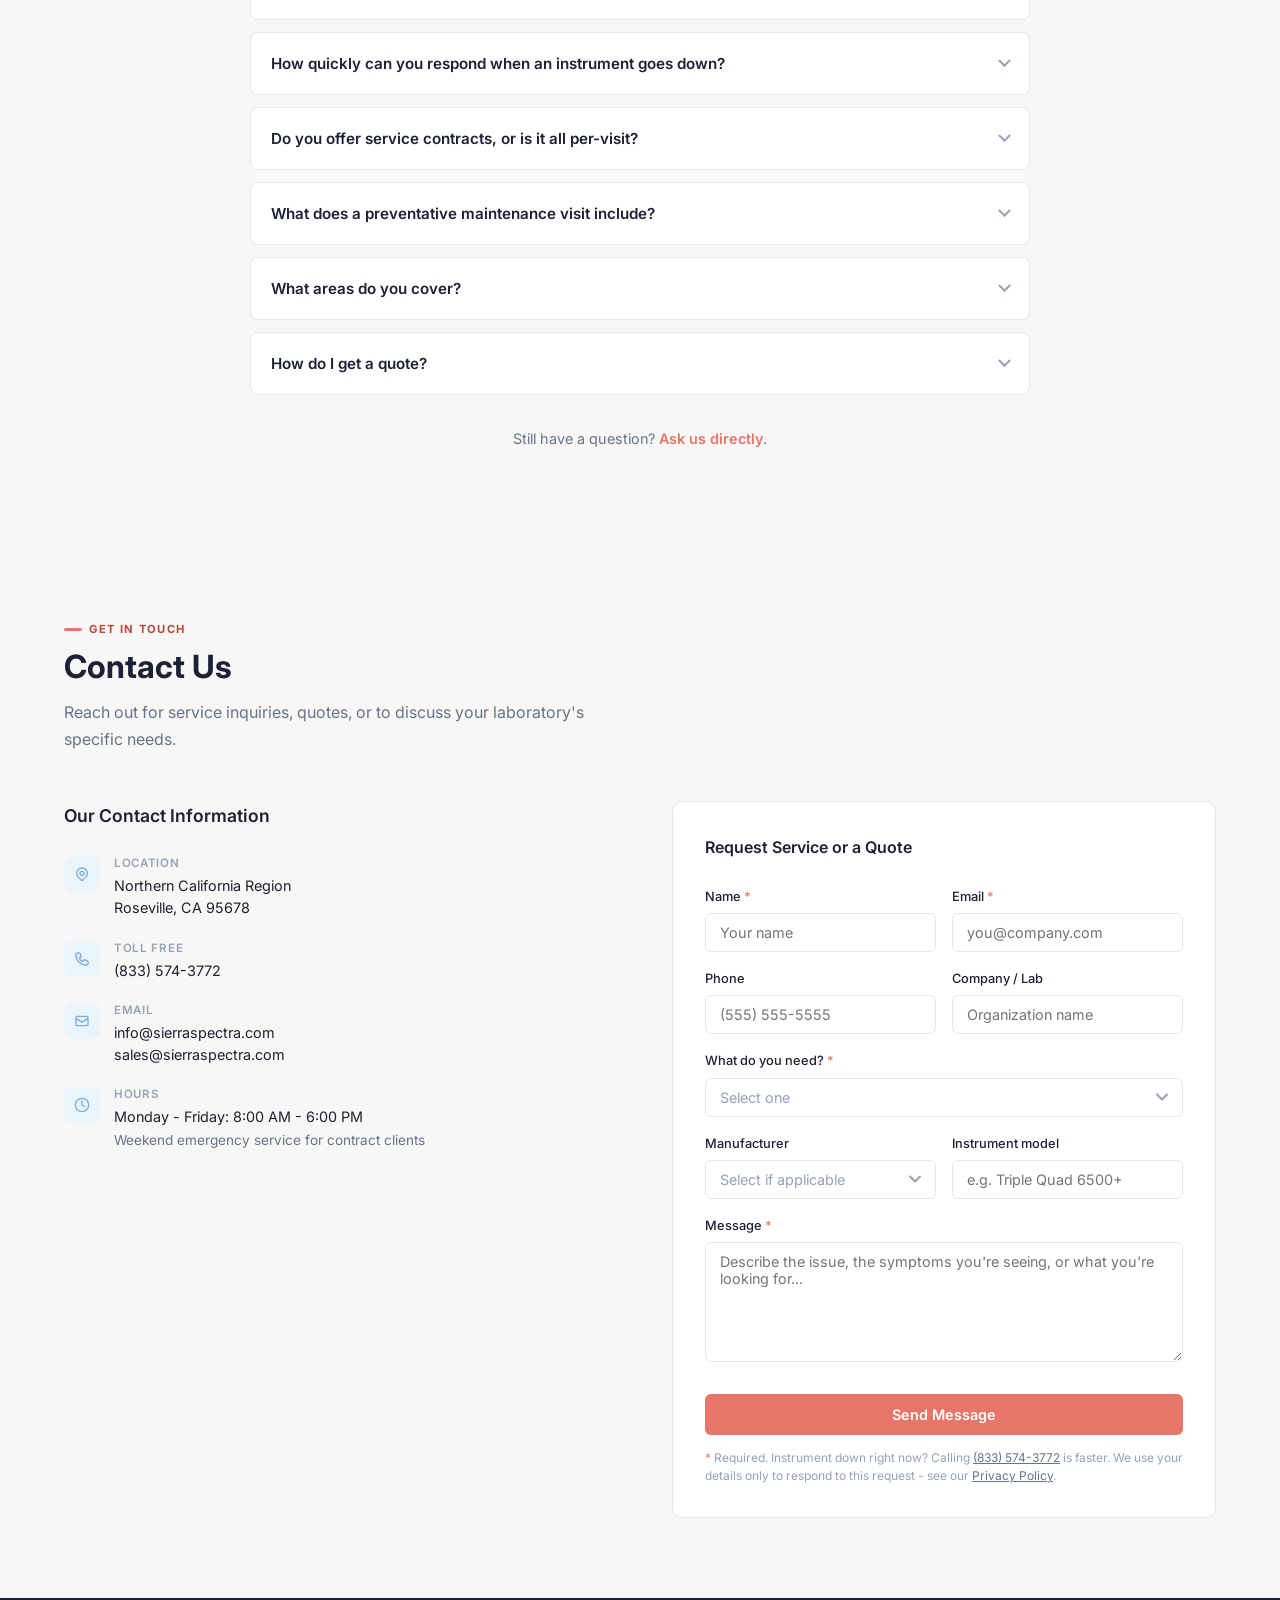
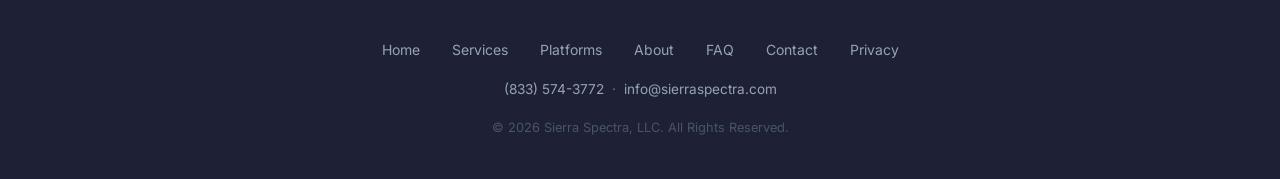
==== commit 5ab7be81: "Deploying to gh-pages from @ SierraSpectraLLC/sierraspectrallc.github.io@9ad0a88f18f868704bf79d304b8" ====
--- a/previews/em-dashes-hyphens-completeness-iyqhnm/index.html
+++ b/previews/em-dashes-hyphens-completeness-iyqhnm/index.html
@@ -4,8 +4,8 @@
     <meta charset="UTF-8">
     <meta name="viewport" content="width=device-width, initial-scale=1.0">
 
-    <title>LC/MS &amp; Analytical Instrument Service in Roseville, CA | Sierra Spectra LLC</title>
-    <meta name="description" content="Local LC/MS and analytical instrument service for Northern California labs. OEM-trained engineers in Roseville, CA with same-day emergency response.">
+    <title>Nationwide LC/MS &amp; Analytical Instrument Service | Sierra Spectra LLC</title>
+    <meta name="description" content="OEM-trained engineers servicing LC/MS, HPLC, and UHPLC systems nationwide. Based in Roseville, CA, with same-day onsite response across Northern California.">
     <link rel="canonical" href="https://sierraspectra.com/">
     <meta name="robots" content="index, follow">
     <meta name="theme-color" content="#1e2035">
@@ -18,18 +18,18 @@
     <meta property="og:type" content="website">
     <meta property="og:site_name" content="Sierra Spectra LLC">
     <meta property="og:url" content="https://sierraspectra.com/">
-    <meta property="og:title" content="Sierra Spectra LLC - Local LC/MS Service for Northern California Labs">
-    <meta property="og:description" content="Local LC/MS and analytical instrument service for Northern California labs. OEM-trained engineers in Roseville, CA with same-day emergency response.">
+    <meta property="og:title" content="Sierra Spectra LLC - Nationwide LC/MS &amp; Analytical Instrument Service">
+    <meta property="og:description" content="OEM-trained engineers servicing LC/MS, HPLC, and UHPLC systems nationwide. Based in Roseville, CA, with same-day onsite response across Northern California.">
     <meta property="og:image" content="https://sierraspectra.com/assets/og-image.png">
     <meta property="og:image:width" content="1200">
     <meta property="og:image:height" content="630">
-    <meta property="og:image:alt" content="Sierra Spectra LLC - Local LC/MS service for Northern California labs, based in Roseville">
+    <meta property="og:image:alt" content="Sierra Spectra LLC - Nationwide LC/MS and analytical instrument service, based in Roseville, California">
     <meta property="og:locale" content="en_US">
 
     <!-- Twitter / X card -->
     <meta name="twitter:card" content="summary_large_image">
-    <meta name="twitter:title" content="Sierra Spectra LLC - Local LC/MS Service for Northern California Labs">
-    <meta name="twitter:description" content="Local LC/MS and analytical instrument service for Northern California labs. OEM-trained engineers based in Roseville, CA.">
+    <meta name="twitter:title" content="Sierra Spectra LLC - Nationwide LC/MS &amp; Analytical Instrument Service">
+    <meta name="twitter:description" content="OEM-trained engineers servicing LC/MS, HPLC, and UHPLC systems nationwide. Based in Roseville, CA.">
     <meta name="twitter:image" content="https://sierraspectra.com/assets/og-image.png">
 
     <link rel="preconnect" href="https://fonts.googleapis.com">
@@ -1075,6 +1075,14 @@
             align-items: start;
         }
 
+        .coverage-text h2 {
+            font-size: clamp(1.5rem, 3vw, 2rem);
+            font-weight: 700;
+            color: var(--navy);
+            line-height: 1.25;
+            margin-bottom: 1.25rem;
+        }
+
         .coverage-text p {
             font-size: 0.95rem;
             color: var(--slate);
@@ -1082,12 +1090,80 @@
             margin-bottom: 1.1rem;
         }
 
+        /* Two tiers: the fast-response zone and everywhere else. The city list
+           is a speed promise, not the boundary of where we work. */
+        .coverage-tiers {
+            display: grid;
+            gap: 1rem;
+        }
+
+        .coverage-tier {
+            border: 1px solid var(--border);
+            border-radius: 10px;
+            padding: 1.4rem 1.5rem;
+            background: var(--white);
+            border-left: 4px solid var(--accent, var(--lime));
+        }
+
+        .coverage-tier.is-national {
+            --accent: var(--sky);
+            background: var(--gray-bg);
+        }
+
+        .coverage-tier-head {
+            margin-bottom: 1rem;
+        }
+
+        .coverage-tier-badge {
+            display: inline-block;
+            font-size: 0.65rem;
+            font-weight: 700;
+            letter-spacing: 0.1em;
+            text-transform: uppercase;
+            color: var(--lime-ink);
+            margin-bottom: 0.3rem;
+        }
+
+        .coverage-tier.is-national .coverage-tier-badge {
+            color: var(--sky-ink);
+        }
+
+        .coverage-tier-head h3 {
+            font-size: 1rem;
+            font-weight: 600;
+            color: var(--navy);
+        }
+
+        .coverage-national {
+            list-style: none;
+            display: grid;
+            gap: 0.45rem;
+        }
+
+        .coverage-national li {
+            position: relative;
+            padding-left: 1.4rem;
+            font-size: 0.9rem;
+            color: var(--slate);
+        }
+
+        .coverage-national li::before {
+            content: '';
+            position: absolute;
+            left: 0;
+            top: 0.55em;
+            width: 9px;
+            height: 5px;
+            border-left: 2px solid var(--sky);
+            border-bottom: 2px solid var(--sky);
+            transform: rotate(-45deg);
+        }
+
         .coverage-cities {
             display: grid;
             grid-template-columns: repeat(3, 1fr);
             gap: 0.5rem 1rem;
             list-style: none;
-            margin-top: 0.5rem;
         }
 
         .coverage-cities li {
@@ -1108,9 +1184,14 @@
         }
 
         .coverage-note {
-            margin-top: 1.5rem;
+            margin-top: 1.1rem;
             font-size: 0.85rem;
             color: var(--slate-lt);
+        }
+
+        .coverage-note a {
+            color: var(--sky-ink);
+            font-weight: 600;
         }
 
         /* ===== FAQ ===== */
@@ -1322,6 +1403,8 @@
             .coverage-cities {
                 grid-template-columns: 1fr 1fr;
             }
+
+            .coverage-text h2 br { display: none; }
 
             .about-highlights {
                 grid-template-columns: 1fr 1fr;
@@ -1383,7 +1466,7 @@
       "@id": "https://sierraspectra.com/#business",
       "name": "Sierra Spectra LLC",
       "alternateName": "Sierra Spectra",
-      "description": "Local LC/MS and analytical instrument service for Northern California laboratories. OEM-trained engineers for mass spectrometry, HPLC, and UHPLC systems, based in Roseville, CA.",
+      "description": "Nationwide LC/MS and analytical instrument service. OEM-trained engineers for mass spectrometry, HPLC, and UHPLC systems, headquartered in Roseville, CA, with same-day onsite response across Northern California.",
       "url": "https://sierraspectra.com/",
       "logo": "https://sierraspectra.com/assets/SSLogo_FullColor.png",
       "image": "https://sierraspectra.com/assets/og-image.png",
@@ -1397,6 +1480,8 @@
         "addressCountry": "US"
       },
       "areaServed": [
+        { "@type": "Country", "name": "United States" },
+        { "@type": "State", "name": "California" },
         { "@type": "State", "name": "Northern California" },
         { "@type": "City", "name": "Roseville" },
         { "@type": "City", "name": "Sacramento" },
@@ -1479,7 +1564,7 @@
           "name": "What areas do you cover?",
           "acceptedAnswer": {
             "@type": "Answer",
-            "text": "We are based in Roseville, CA and serve the greater Sacramento region and Northern California, including Rocklin, Sacramento, Folsom, West Sacramento, Davis, Elk Grove, Woodland, Vacaville, Fairfield, Stockton, and Auburn."
+            "text": "We serve laboratories nationwide. Our engineers are headquartered in Roseville, CA, so labs across Northern California get same-day and next-day onsite response. Everywhere else in the country we schedule onsite visits, preventative maintenance, installations, and relocations, and support service contracts."
           }
         },
         {
@@ -1556,18 +1641,18 @@
                     <path d="M17.657 16.657L13.414 20.9a1.998 1.998 0 01-2.827 0l-4.244-4.243a8 8 0 1111.314 0z"/>
                     <path d="M15 11a3 3 0 11-6 0 3 3 0 016 0z"/>
                 </svg>
-                Based in Roseville, CA
+                Roseville, CA - serving labs nationwide
             </div>
-            <h1><span class="spectrum-mark">Local</span> LC/MS service for Northern California labs.</h1>
-            <p class="hero-sub">OEM-trained engineers for mass spectrometry, HPLC, and UHPLC systems. We're based in Roseville, not three time zones away, which is what makes same-day response on a down instrument realistic instead of aspirational.</p>
+            <h1>LC/MS and analytical instrument service, <span class="spectrum-mark">nationwide</span>.</h1>
+            <p class="hero-sub">OEM-trained engineers for mass spectrometry, HPLC, and UHPLC systems, supporting labs across the country. We're headquartered in Roseville, CA, so Northern California gets same-day response when an instrument goes down.</p>
             <div class="hero-ctas">
                 <a href="#contact" class="btn-primary">Request Service</a>
                 <a href="#services" class="btn-ghost">View Services</a>
             </div>
             <ul class="hero-proof">
-                <li>Onsite across the Sacramento region</li>
+                <li>Same-day onsite in Northern California</li>
+                <li>Scheduled nationwide coverage</li>
                 <li>Sciex, Agilent, Waters, Shimadzu &amp; more</li>
-                <li>Contracts or one-off visits</li>
             </ul>
         </div>
 
@@ -1654,8 +1739,8 @@
                         </svg>
                     </div>
                     <div>
-                        <div class="stat-label">Northern California</div>
-                        <div class="stat-sub">Pharma, research &amp; industrial labs</div>
+                        <div class="stat-label">Nationwide Coverage</div>
+                        <div class="stat-sub">Same-day in Northern California</div>
                     </div>
                 </div>
             </div>
@@ -1896,8 +1981,8 @@
                             <path d="M17.657 16.657L13.414 20.9a1.998 1.998 0 01-2.827 0l-4.244-4.243a8 8 0 1111.314 0z"/>
                             <path d="M15 11a3 3 0 11-6 0 3 3 0 016 0z"/>
                         </svg>
-                        <h4>Northern California</h4>
-                        <p>Based in Roseville, serving the greater Sacramento region</p>
+                        <h4>Local Base, National Reach</h4>
+                        <p>Headquartered in Roseville, CA, serving labs across the country</p>
                     </div>
                 </div>
             </div>
@@ -1941,35 +2026,61 @@
             <div class="coverage-grid">
                 <div class="coverage-text">
                     <div class="section-eyebrow is-purple">Service Area</div>
-                    <h2 style="font-size: clamp(1.5rem, 3vw, 2rem); font-weight: 700; color: var(--navy); margin-bottom: 1.25rem;">Where We Work</h2>
-                    <p>We're based in Roseville and cover the greater Sacramento region and Northern California, with regular onsite visits to the pharmaceutical, biotech, and research labs concentrated along the I-80 and Highway 50 corridors.</p>
-                    <p>Travel beyond the listed areas is often possible for contract clients and scheduled preventative maintenance. If you're outside this list, ask.</p>
+                    <h2>Nationwide Coverage, With a Same-Day Home Base</h2>
+                    <p>We support laboratories across the country. Wherever you are, we schedule onsite service, preventative maintenance, installations, and relocations, and we back multi-site contracts for labs with instruments in more than one state.</p>
+                    <p>Our engineers are headquartered in Roseville, CA, so labs across Northern California get something distance can't buy: same-day and next-day response when an instrument goes down.</p>
+                    <a href="#contact" class="about-cta">
+                        Tell us where your lab is
+                        <svg width="16" height="16" viewBox="0 0 24 24" fill="none" stroke="currentColor" stroke-width="2.5" stroke-linecap="round" stroke-linejoin="round" aria-hidden="true">
+                            <path d="M5 12h14M12 5l7 7-7 7"/>
+                        </svg>
+                    </a>
                 </div>
 
-                <div>
-                    <!--
-                      TODO - CONFIRM OR TRIM THIS LIST. This is the one place on the
-                      page that commits you to driving somewhere. It was drafted from
-                      "Northern California / Roseville" and the biotech corridors near
-                      Sacramento. Delete any city you would not actually travel to, and
-                      add the ones you would (Bay Area? Reno? Chico? Modesto?).
-                      Keep it in sync with "areaServed" in the JSON-LD block in <head>.
-                    -->
-                    <ul class="coverage-cities">
-                        <li>Roseville</li>
-                        <li>Rocklin</li>
-                        <li>Sacramento</li>
-                        <li>Folsom</li>
-                        <li>West Sacramento</li>
-                        <li>Davis</li>
-                        <li>Elk Grove</li>
-                        <li>Woodland</li>
-                        <li>Vacaville</li>
-                        <li>Fairfield</li>
-                        <li>Stockton</li>
-                        <li>Auburn</li>
-                    </ul>
-                    <p class="coverage-note">Emergency and contract coverage may extend further. <a href="#contact" style="color: var(--blue);">Ask about your location</a>.</p>
+                <div class="coverage-tiers">
+                    <div class="coverage-tier is-same-day">
+                        <div class="coverage-tier-head">
+                            <span class="coverage-tier-badge">Same-day territory</span>
+                            <h3>Northern California</h3>
+                        </div>
+                        <!--
+                          TODO - CONFIRM OR TRIM THIS LIST. These are the cities where
+                          you're committing to a same-day/next-day drive, so they should
+                          be the ones you'd genuinely reach that fast. Add or remove
+                          freely (Bay Area? Reno? Chico? Modesto?) and keep it in sync
+                          with "areaServed" in the JSON-LD block in <head>.
+                          This list is NOT the limit of where you work - the nationwide
+                          tier below covers everywhere else.
+                        -->
+                        <ul class="coverage-cities">
+                            <li>Roseville</li>
+                            <li>Rocklin</li>
+                            <li>Sacramento</li>
+                            <li>Folsom</li>
+                            <li>West Sacramento</li>
+                            <li>Davis</li>
+                            <li>Elk Grove</li>
+                            <li>Woodland</li>
+                            <li>Vacaville</li>
+                            <li>Fairfield</li>
+                            <li>Stockton</li>
+                            <li>Auburn</li>
+                        </ul>
+                    </div>
+
+                    <div class="coverage-tier is-national">
+                        <div class="coverage-tier-head">
+                            <span class="coverage-tier-badge">Scheduled onsite</span>
+                            <h3>Everywhere else in the U.S.</h3>
+                        </div>
+                        <ul class="coverage-national">
+                            <li>Preventative maintenance programs</li>
+                            <li>Repairs and troubleshooting visits</li>
+                            <li>Installations and relocations</li>
+                            <li>Multi-site service contracts</li>
+                        </ul>
+                        <p class="coverage-note">Out of state? <a href="#contact">Ask about scheduling</a> - travel is routine for us.</p>
+                    </div>
                 </div>
             </div>
         </div>
@@ -2016,7 +2127,7 @@
                 <details class="faq-item">
                     <summary>What areas do you cover?</summary>
                     <div class="faq-answer">
-                        <p>We're based in Roseville, CA and serve the greater Sacramento region and Northern California. See <a href="#coverage">our service area</a> for the cities we visit regularly. Coverage often extends further for contract clients and scheduled work.</p>
+                        <p>We serve laboratories nationwide. Our engineers are headquartered in Roseville, CA, so labs across Northern California get same-day and next-day onsite response; everywhere else in the country we schedule onsite visits, PMs, installations, and relocations, and we support multi-site contracts. See <a href="#coverage">our service area</a> for the breakdown.</p>
                     </div>
                 </details>
 
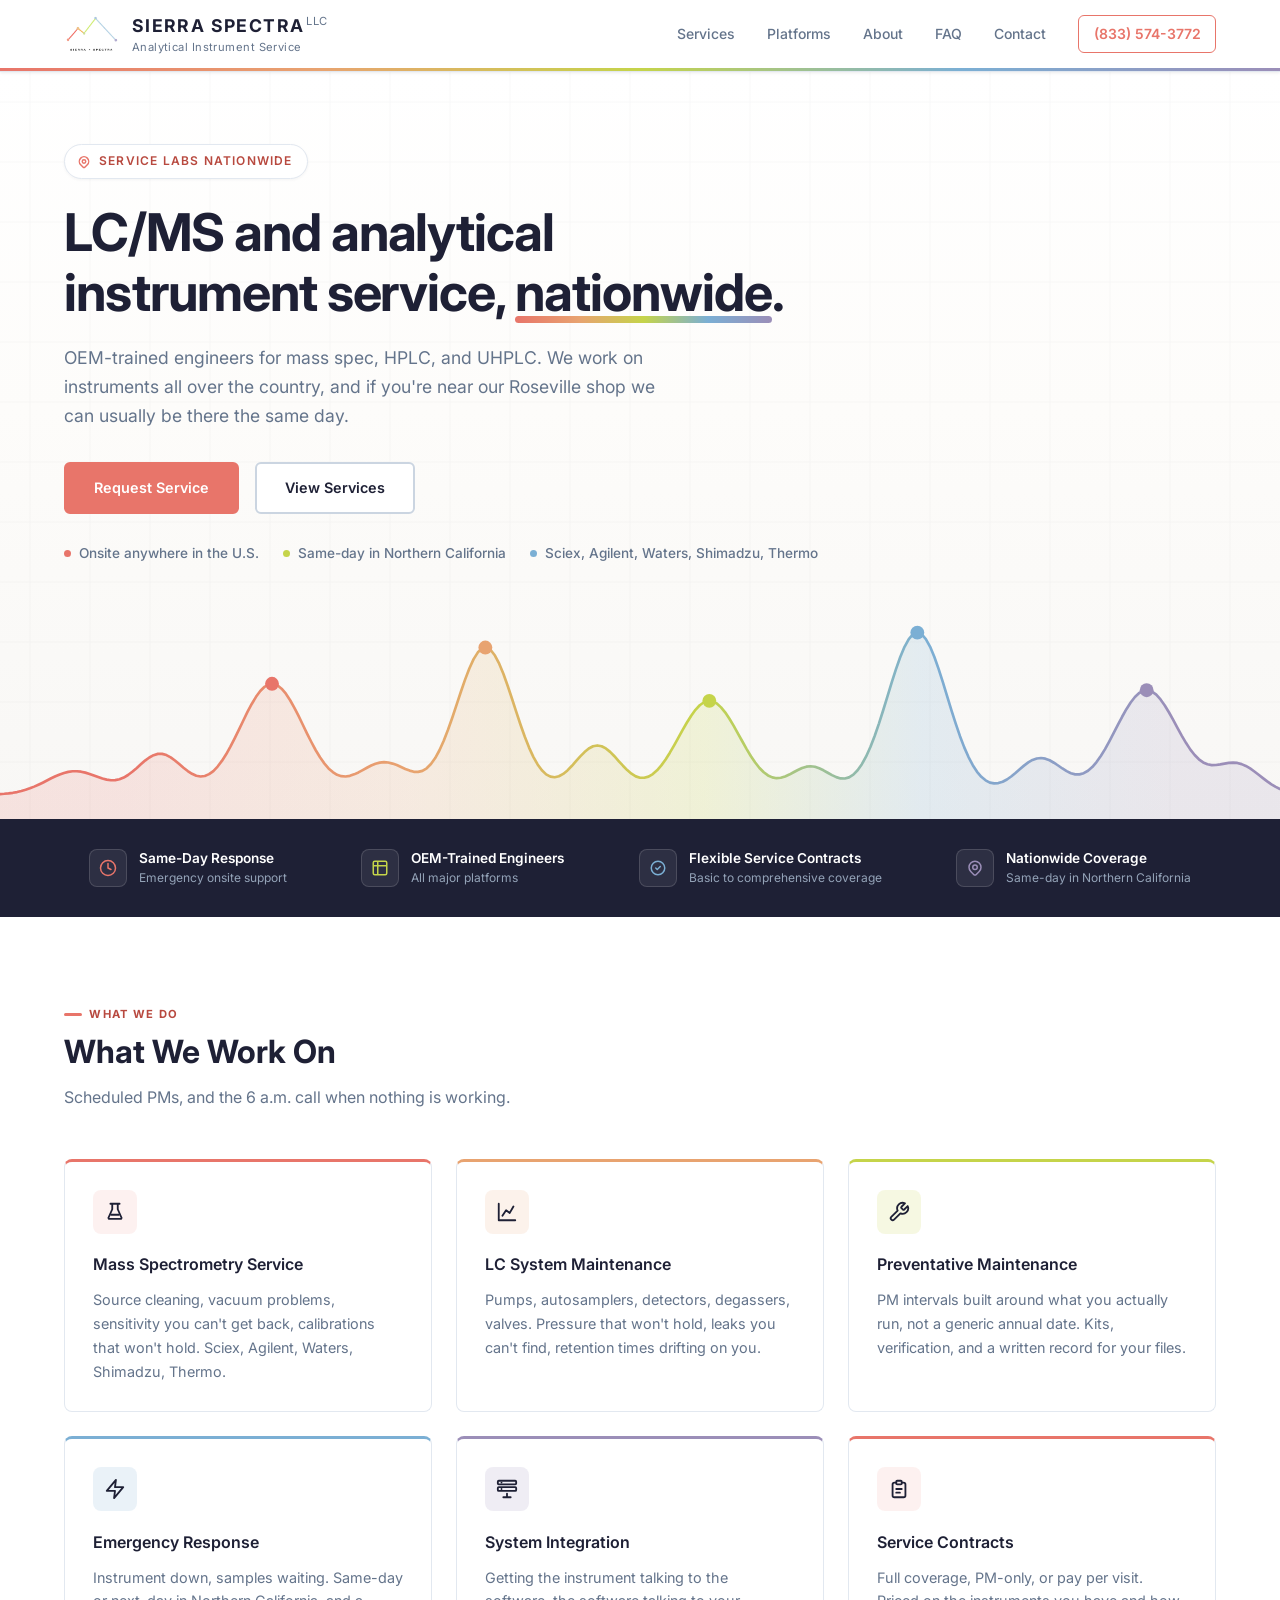
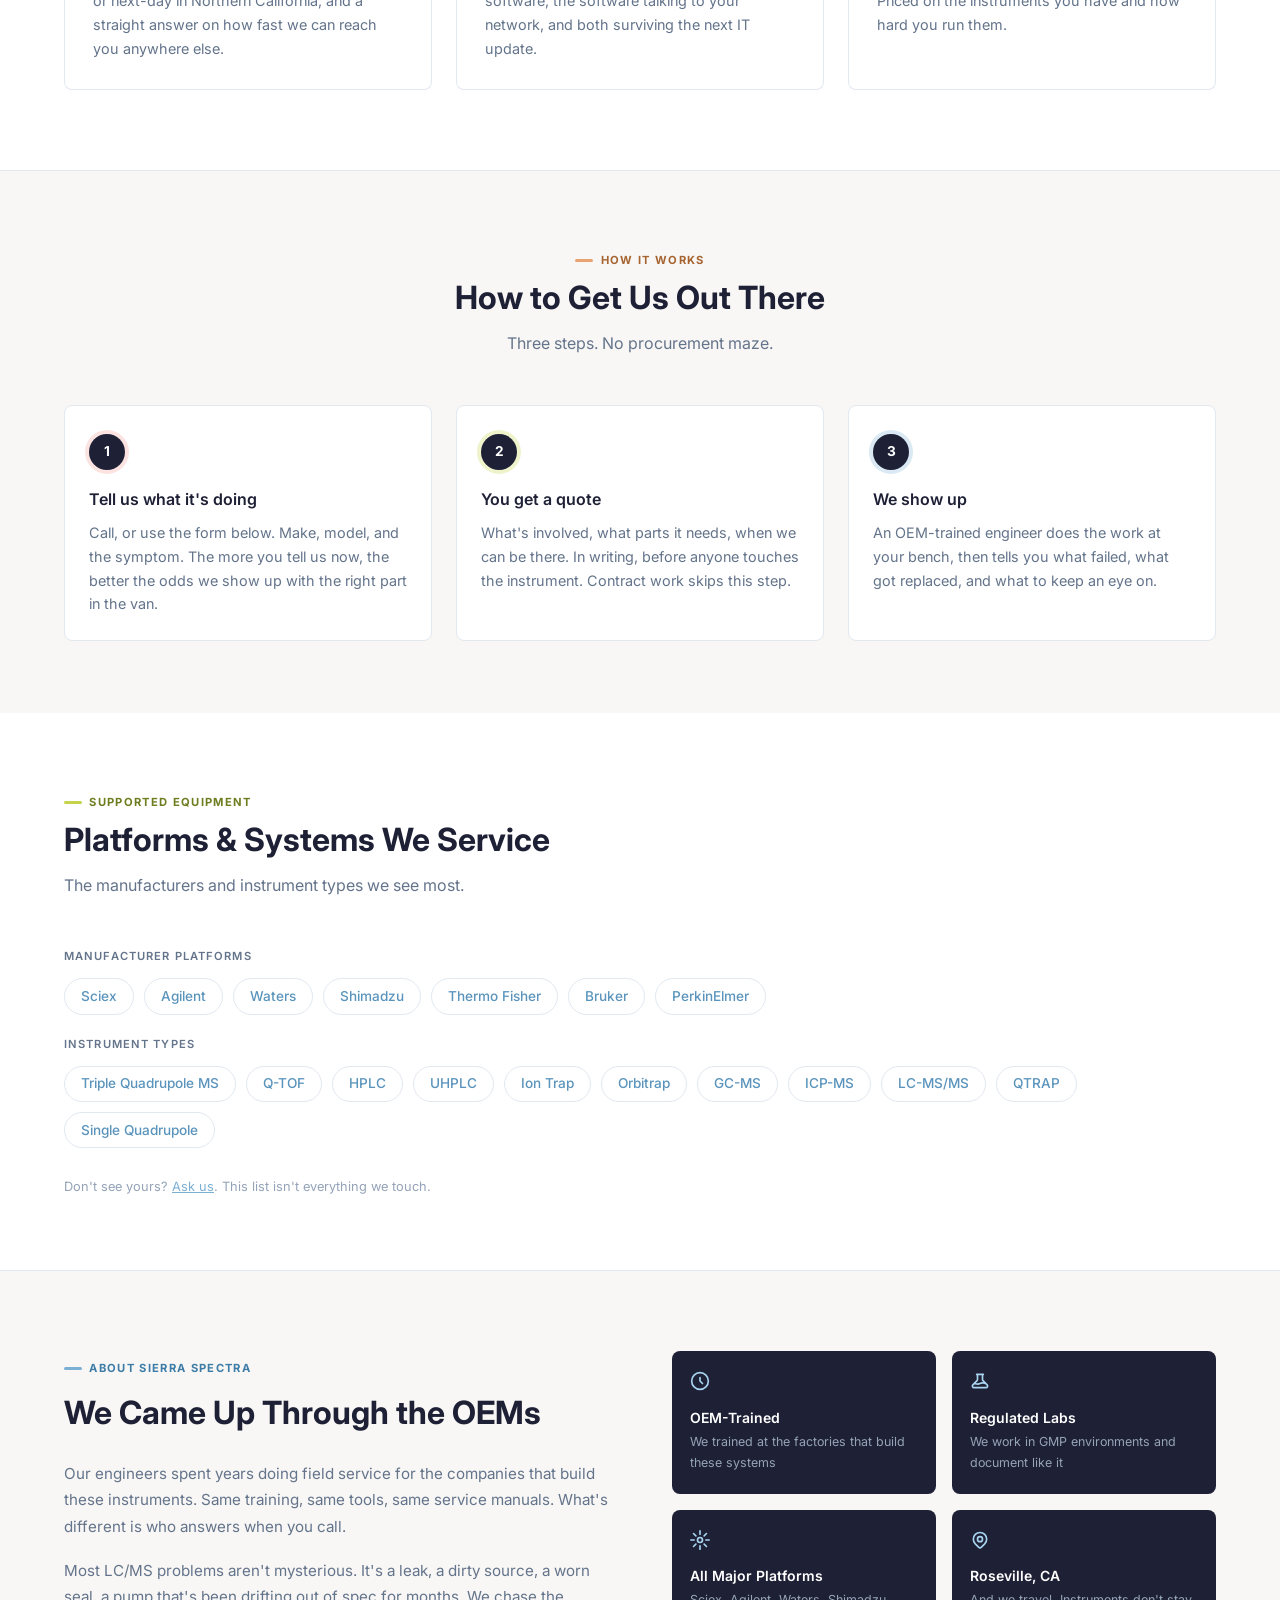
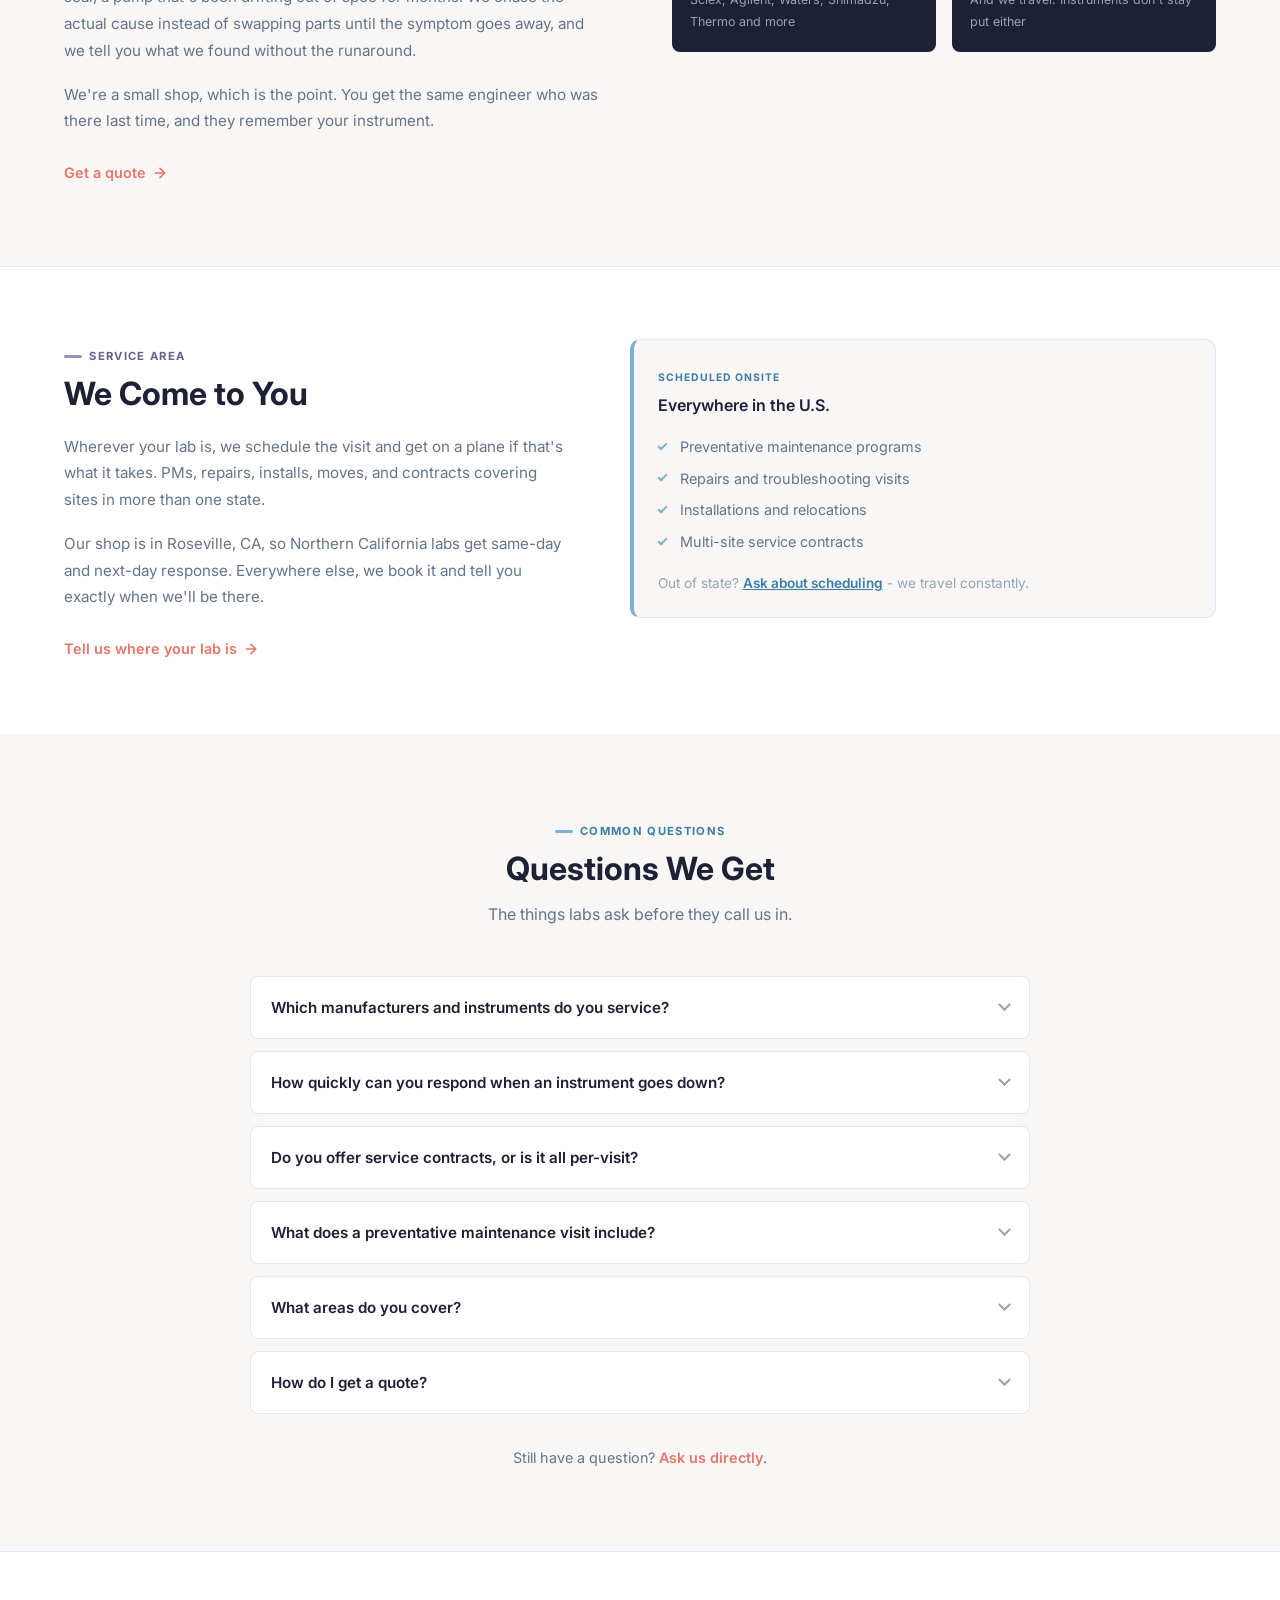
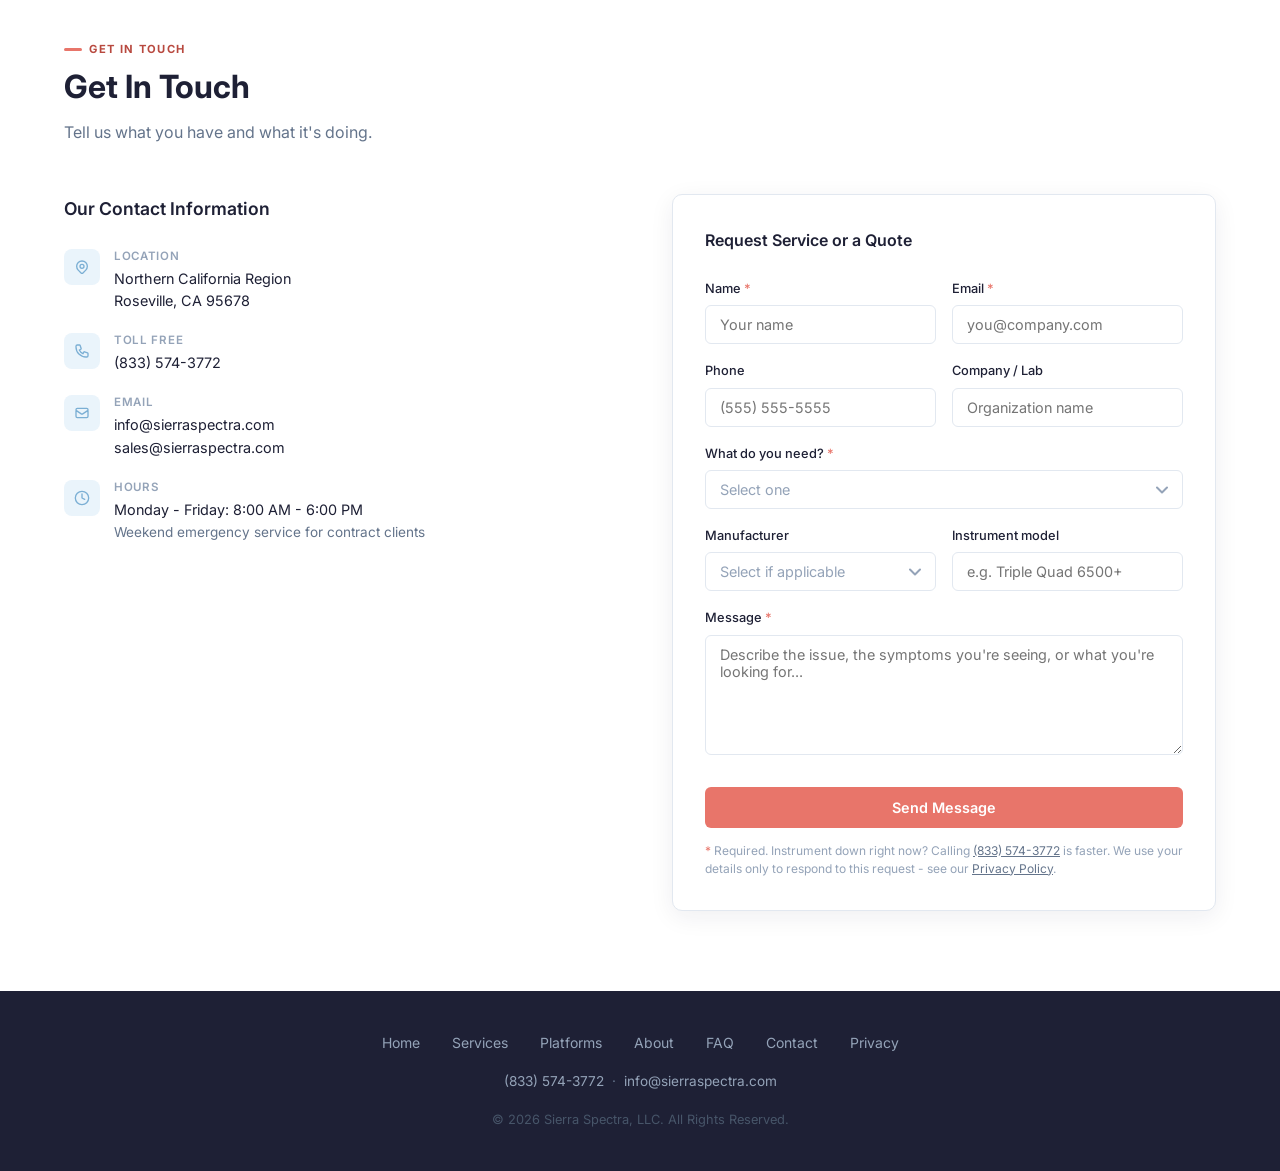
==== commit 45c05b11: "Deploying to gh-pages from @ SierraSpectraLLC/sierraspectrallc.github.io@371e44b8a3385023c7a843f39f1" ====
--- a/previews/em-dashes-hyphens-completeness-iyqhnm/index.html
+++ b/previews/em-dashes-hyphens-completeness-iyqhnm/index.html
@@ -585,7 +585,7 @@
         /* ===== PLATFORMS WE SERVICE ===== */
         .platforms {
             padding: 4.5rem 0;
-            background: var(--gray-bg);
+            background: var(--white);
         }
 
         .scroll-row {
@@ -643,7 +643,7 @@
         /* ===== ABOUT ===== */
         .about {
             padding: 5rem 0;
-            background: var(--white);
+            background: var(--gray-bg);
         }
 
         .about-grid {
@@ -719,7 +719,7 @@
         /* ===== CONTACT ===== */
         .contact {
             padding: 5rem 0;
-            background: var(--gray-bg);
+            background: var(--white);
         }
 
         .contact-grid {
@@ -792,6 +792,7 @@
             border: 1px solid var(--border);
             border-radius: 10px;
             padding: 2rem;
+            box-shadow: 0 6px 24px rgba(30,32,53,0.07);
         }
 
         .contact-form-wrap h3 {
@@ -1102,13 +1103,20 @@
             border-radius: 10px;
             padding: 1.4rem 1.5rem;
             background: var(--white);
-            border-left: 4px solid var(--accent, var(--lime));
+            border-left: 4px solid var(--accent, var(--sky));
         }
 
         .coverage-tier.is-national {
             --accent: var(--sky);
             background: var(--gray-bg);
         }
+
+        /* Sections alternate white / warm-grey so neighbours never merge into
+           one another. About and Service Area were both white and read as a
+           single block. */
+        .about { border-top: 1px solid var(--border); }
+        .coverage { border-top: 1px solid var(--border); }
+        .contact { border-top: 1px solid var(--border); }
 
         .coverage-tier-head {
             margin-bottom: 1rem;
@@ -1120,12 +1128,8 @@
             font-weight: 700;
             letter-spacing: 0.1em;
             text-transform: uppercase;
-            color: var(--lime-ink);
+            color: var(--sky-ink);
             margin-bottom: 0.3rem;
-        }
-
-        .coverage-tier.is-national .coverage-tier-badge {
-            color: var(--sky-ink);
         }
 
         .coverage-tier-head h3 {
@@ -1157,30 +1161,6 @@
             border-left: 2px solid var(--sky);
             border-bottom: 2px solid var(--sky);
             transform: rotate(-45deg);
-        }
-
-        .coverage-cities {
-            display: grid;
-            grid-template-columns: repeat(3, 1fr);
-            gap: 0.5rem 1rem;
-            list-style: none;
-        }
-
-        .coverage-cities li {
-            font-size: 0.9rem;
-            color: var(--navy);
-            display: flex;
-            align-items: center;
-            gap: 0.5rem;
-        }
-
-        .coverage-cities li::before {
-            content: '';
-            width: 6px;
-            height: 6px;
-            border-radius: 50%;
-            background: var(--lime);
-            flex-shrink: 0;
         }
 
         .coverage-note {
@@ -1399,12 +1379,6 @@
             .process-grid {
                 grid-template-columns: 1fr;
             }
-
-            .coverage-cities {
-                grid-template-columns: 1fr 1fr;
-            }
-
-            .coverage-text h2 br { display: none; }
 
             .about-highlights {
                 grid-template-columns: 1fr 1fr;
@@ -1532,7 +1506,7 @@
           "name": "Which manufacturers and instruments do you service?",
           "acceptedAnswer": {
             "@type": "Answer",
-            "text": "We work across Sciex, Agilent, Waters, Shimadzu, Thermo Fisher, Bruker, and PerkinElmer platforms, covering triple quadrupole MS, Q-TOF, ion trap, Orbitrap, GC-MS, ICP-MS, and single quadrupole systems, along with HPLC and UHPLC."
+            "text": "Sciex, Agilent, Waters, Shimadzu, Thermo, Bruker, and PerkinElmer. Triple quadrupole MS, Q-TOF, ion trap, Orbitrap, GC-MS, ICP-MS, and single quadrupole systems, plus HPLC and UHPLC."
           }
         },
         {
@@ -1540,7 +1514,7 @@
           "name": "How quickly can you respond when an instrument goes down?",
           "acceptedAnswer": {
             "@type": "Answer",
-            "text": "For critical failures we provide same-day or next-day onsite support depending on your location and parts availability. Contract clients also have access to weekend emergency service."
+            "text": "In Northern California, same-day or next-day depending on parts availability. Further out it depends on flights, and we will tell you honestly. Contract clients also get weekend emergency coverage."
           }
         },
         {
@@ -1548,7 +1522,7 @@
           "name": "Do you offer service contracts, or is it all per-visit?",
           "acceptedAnswer": {
             "@type": "Answer",
-            "text": "Both. You can bring us in for one-off repairs and preventative maintenance, or set up a service agreement ranging from basic coverage to comprehensive plans with dedicated engineer support."
+            "text": "Both. Call us once, or put us on contract. Coverage runs from PM-only to full parts and labor, priced on the instruments you run rather than a fixed tier sheet."
           }
         },
         {
@@ -1556,7 +1530,7 @@
           "name": "What does a preventative maintenance visit include?",
           "acceptedAnswer": {
             "@type": "Answer",
-            "text": "Scope depends on the platform, but generally covers inspection and replacement of consumable and wear components, cleaning of the source and flow path, calibration and performance verification, and a written record of the work performed."
+            "text": "Depends on the platform, but generally: wear parts replaced, source and flow path cleaned, calibration and performance checks, and a written report. We set the interval on run hours rather than the calendar."
           }
         },
         {
@@ -1564,7 +1538,7 @@
           "name": "What areas do you cover?",
           "acceptedAnswer": {
             "@type": "Answer",
-            "text": "We serve laboratories nationwide. Our engineers are headquartered in Roseville, CA, so labs across Northern California get same-day and next-day onsite response. Everywhere else in the country we schedule onsite visits, preventative maintenance, installations, and relocations, and support service contracts."
+            "text": "Anywhere in the United States. We are based in Roseville, CA, so Northern California gets same-day and next-day response. Everywhere else we schedule the trip."
           }
         },
         {
@@ -1572,7 +1546,7 @@
           "name": "How do I get a quote?",
           "acceptedAnswer": {
             "@type": "Answer",
-            "text": "Send us the instrument make, model, and a description of the issue using the contact form, or call (833) 574-3772. We confirm scope and timing and send a written quote before any work begins."
+            "text": "Send the make, model, and what is wrong through the contact form, or call (833) 574-3772. You get scope, timing, and price in writing before we start."
           }
         }
       ]
@@ -1636,23 +1610,23 @@
     <section id="home" class="hero">
         <div class="hero-pattern"></div>
         <div class="container hero-content">
-            <div class="hero-eyebrow">
+            <div class="hero-eyebrow" data-edit="hero.eyebrow">
                 <svg viewBox="0 0 24 24" fill="none" stroke-width="2.5" stroke-linecap="round" stroke-linejoin="round" aria-hidden="true">
                     <path d="M17.657 16.657L13.414 20.9a1.998 1.998 0 01-2.827 0l-4.244-4.243a8 8 0 1111.314 0z"/>
                     <path d="M15 11a3 3 0 11-6 0 3 3 0 016 0z"/>
                 </svg>
-                Roseville, CA - serving labs nationwide
+                Service labs nationwide
             </div>
-            <h1>LC/MS and analytical instrument service, <span class="spectrum-mark">nationwide</span>.</h1>
-            <p class="hero-sub">OEM-trained engineers for mass spectrometry, HPLC, and UHPLC systems, supporting labs across the country. We're headquartered in Roseville, CA, so Northern California gets same-day response when an instrument goes down.</p>
+            <h1 data-edit="hero.headline">LC/MS and analytical instrument service, <span class="spectrum-mark">nationwide</span>.</h1>
+            <p class="hero-sub" data-edit="hero.sub">OEM-trained engineers for mass spec, HPLC, and UHPLC. We work on instruments all over the country, and if you're near our Roseville shop we can usually be there the same day.</p>
             <div class="hero-ctas">
-                <a href="#contact" class="btn-primary">Request Service</a>
-                <a href="#services" class="btn-ghost">View Services</a>
+                <a href="#contact" class="btn-primary" data-edit="hero.cta.primary">Request Service</a>
+                <a href="#services" class="btn-ghost" data-edit="hero.cta.secondary">View Services</a>
             </div>
             <ul class="hero-proof">
-                <li>Same-day onsite in Northern California</li>
-                <li>Scheduled nationwide coverage</li>
-                <li>Sciex, Agilent, Waters, Shimadzu &amp; more</li>
+                <li data-edit="hero.proof.1">Onsite anywhere in the U.S.</li>
+                <li data-edit="hero.proof.2">Same-day in Northern California</li>
+                <li data-edit="hero.proof.3">Sciex, Agilent, Waters, Shimadzu, Thermo</li>
             </ul>
         </div>
 
@@ -1702,8 +1676,8 @@
                         </svg>
                     </div>
                     <div>
-                        <div class="stat-label">Same-Day Response</div>
-                        <div class="stat-sub">Emergency onsite support</div>
+                        <div class="stat-label" data-edit="stats.1.label">Same-Day Response</div>
+                        <div class="stat-sub" data-edit="stats.1.sub">Emergency onsite support</div>
                     </div>
                 </div>
 
@@ -1714,8 +1688,8 @@
                         </svg>
                     </div>
                     <div>
-                        <div class="stat-label">OEM-Trained Engineers</div>
-                        <div class="stat-sub">All major platforms</div>
+                        <div class="stat-label" data-edit="stats.2.label">OEM-Trained Engineers</div>
+                        <div class="stat-sub" data-edit="stats.2.sub">All major platforms</div>
                     </div>
                 </div>
 
@@ -1726,8 +1700,8 @@
                         </svg>
                     </div>
                     <div>
-                        <div class="stat-label">Flexible Service Contracts</div>
-                        <div class="stat-sub">Basic to comprehensive coverage</div>
+                        <div class="stat-label" data-edit="stats.3.label">Flexible Service Contracts</div>
+                        <div class="stat-sub" data-edit="stats.3.sub">Basic to comprehensive coverage</div>
                     </div>
                 </div>
 
@@ -1739,8 +1713,8 @@
                         </svg>
                     </div>
                     <div>
-                        <div class="stat-label">Nationwide Coverage</div>
-                        <div class="stat-sub">Same-day in Northern California</div>
+                        <div class="stat-label" data-edit="stats.4.label">Nationwide Coverage</div>
+                        <div class="stat-sub" data-edit="stats.4.sub">Same-day in Northern California</div>
                     </div>
                 </div>
             </div>
@@ -1751,9 +1725,9 @@
     <section id="services" class="services">
         <div class="container">
             <div class="section-header">
-                <div class="section-eyebrow">What We Do</div>
-                <h2>Comprehensive Analytical Instrument Services</h2>
-                <p>Expert support across the full service lifecycle - from scheduled preventative maintenance to emergency repair.</p>
+                <div class="section-eyebrow" data-edit="services.eyebrow">What We Do</div>
+                <h2 data-edit="services.heading">What We Work On</h2>
+                <p data-edit="services.sub">Scheduled PMs, and the 6 a.m. call when nothing is working.</p>
             </div>
 
             <div class="service-grid">
@@ -1766,8 +1740,8 @@
                             <path d="M7.8 15h8.4"/>
                         </svg>
                     </div>
-                    <h3>Mass Spectrometry Service</h3>
-                    <p>Expert maintenance, repair, and optimization for Sciex, Agilent, Waters, and Shimadzu MS systems. From routine maintenance to complex troubleshooting, our specialists ensure peak performance.</p>
+                    <h3 data-edit="services.item1.title">Mass Spectrometry Service</h3>
+                    <p data-edit="services.item1.body">Source cleaning, vacuum problems, sensitivity you can't get back, calibrations that won't hold. Sciex, Agilent, Waters, Shimadzu, Thermo.</p>
                 </div>
 
                 <div class="service-card">
@@ -1778,8 +1752,8 @@
                             <path d="M7 16l4-6 4 3 4-7"/>
                         </svg>
                     </div>
-                    <h3>LC System Maintenance</h3>
-                    <p>Comprehensive service for HPLC and UHPLC systems including pumps, autosamplers, detectors, and columns. We provide preventative maintenance, repairs, and performance optimization.</p>
+                    <h3 data-edit="services.item2.title">LC System Maintenance</h3>
+                    <p data-edit="services.item2.body">Pumps, autosamplers, detectors, degassers, valves. Pressure that won't hold, leaks you can't find, retention times drifting on you.</p>
                 </div>
 
                 <div class="service-card">
@@ -1789,8 +1763,8 @@
                             <path d="M14.7 6.3a1 1 0 000 1.4l1.6 1.6a1 1 0 001.4 0l3.77-3.77a6 6 0 01-7.94 7.94l-6.91 6.91a2.12 2.12 0 01-3-3l6.91-6.91a6 6 0 017.94-7.94l-3.76 3.76z"/>
                         </svg>
                     </div>
-                    <h3>Preventative Maintenance</h3>
-                    <p>Scheduled maintenance programs designed to maximize uptime, extend instrument life, and ensure consistent analytical results. Custom PM schedules based on your specific usage patterns.</p>
+                    <h3 data-edit="services.item3.title">Preventative Maintenance</h3>
+                    <p data-edit="services.item3.body">PM intervals built around what you actually run, not a generic annual date. Kits, verification, and a written record for your files.</p>
                 </div>
 
                 <div class="service-card">
@@ -1800,8 +1774,8 @@
                             <path d="M13 2L3 14h9l-1 8 10-12h-9l1-8z"/>
                         </svg>
                     </div>
-                    <h3>Emergency Response</h3>
-                    <p>Rapid response services for critical instrument failures. Our team provides same-day or next-day onsite support to minimize downtime and get your lab back up and running quickly.</p>
+                    <h3 data-edit="services.item4.title">Emergency Response</h3>
+                    <p data-edit="services.item4.body">Instrument down, samples waiting. Same-day or next-day in Northern California, and a straight answer on how fast we can reach you anywhere else.</p>
                 </div>
 
                 <div class="service-card">
@@ -1814,8 +1788,8 @@
                             <path d="M12 17v4m-4 0h8"/>
                         </svg>
                     </div>
-                    <h3>System Integration</h3>
-                    <p>Expert assistance with instrument networking, data systems, and software integration. We help optimize your lab's entire analytical workflow for maximum efficiency.</p>
+                    <h3 data-edit="services.item5.title">System Integration</h3>
+                    <p data-edit="services.item5.body">Getting the instrument talking to the software, the software talking to your network, and both surviving the next IT update.</p>
                 </div>
 
                 <div class="service-card">
@@ -1827,8 +1801,8 @@
                             <path d="M9 12h6M9 16h4"/>
                         </svg>
                     </div>
-                    <h3>Service Contracts</h3>
-                    <p>Flexible service agreement options from basic coverage to comprehensive plans with dedicated engineer support. Customized to meet your lab's specific needs and budget requirements.</p>
+                    <h3 data-edit="services.item6.title">Service Contracts</h3>
+                    <p data-edit="services.item6.body">Full coverage, PM-only, or pay per visit. Priced on the instruments you have and how hard you run them.</p>
                 </div>
 
             </div>
@@ -1839,28 +1813,28 @@
     <section id="process" class="process">
         <div class="container">
             <div class="section-header centered">
-                <div class="section-eyebrow is-orange">How It Works</div>
-                <h2>Getting Service Is Straightforward</h2>
-                <p>No drawn-out procurement cycle to get an engineer looking at your instrument.</p>
+                <div class="section-eyebrow is-orange" data-edit="process.eyebrow">How It Works</div>
+                <h2 data-edit="process.heading">How to Get Us Out There</h2>
+                <p data-edit="process.sub">Three steps. No procurement maze.</p>
             </div>
 
             <div class="process-grid">
                 <div class="process-step">
                     <div class="process-step-num">1</div>
-                    <h3>Tell us what you need</h3>
-                    <p>Call us or send the form below with your instrument make, model, and what it's doing. The more detail you can give us up front, the faster we can come prepared with the right parts.</p>
+                    <h3 data-edit="process.item1.title">Tell us what it's doing</h3>
+                    <p data-edit="process.item1.body">Call, or use the form below. Make, model, and the symptom. The more you tell us now, the better the odds we show up with the right part in the van.</p>
                 </div>
 
                 <div class="process-step">
                     <div class="process-step-num">2</div>
-                    <h3>Assessment and quote</h3>
-                    <p>We confirm the scope of work, parts availability, and timing, then send you a written quote. For contract clients, covered work proceeds without a new quote each time.</p>
+                    <h3 data-edit="process.item2.title">You get a quote</h3>
+                    <p data-edit="process.item2.body">What's involved, what parts it needs, when we can be there. In writing, before anyone touches the instrument. Contract work skips this step.</p>
                 </div>
 
                 <div class="process-step">
                     <div class="process-step-num">3</div>
-                    <h3>Onsite service</h3>
-                    <p>An OEM-trained engineer performs the work at your lab and walks you through what was done, what was replaced, and what to watch for before your next scheduled maintenance.</p>
+                    <h3 data-edit="process.item3.title">We show up</h3>
+                    <p data-edit="process.item3.body">An OEM-trained engineer does the work at your bench, then tells you what failed, what got replaced, and what to keep an eye on.</p>
                 </div>
             </div>
         </div>
@@ -1870,13 +1844,13 @@
     <section id="platforms" class="platforms">
         <div class="container">
             <div class="section-header">
-                <div class="section-eyebrow is-lime">Supported Equipment</div>
-                <h2>Platforms &amp; Systems We Service</h2>
-                <p>We maintain expertise across the major manufacturers and instrument types used in modern analytical laboratories.</p>
+                <div class="section-eyebrow is-lime" data-edit="platforms.eyebrow">Supported Equipment</div>
+                <h2 data-edit="platforms.heading">Platforms &amp; Systems We Service</h2>
+                <p data-edit="platforms.sub">The manufacturers and instrument types we see most.</p>
             </div>
 
             <div class="scroll-row">
-                <div class="scroll-row-label">Manufacturer Platforms</div>
+                <div class="scroll-row-label" data-edit="platforms.rowlabel1">Manufacturer Platforms</div>
                 <ul class="scroll-track" aria-label="Supported manufacturer platforms">
                     <li class="scroll-pill">Sciex</li>
                     <li class="scroll-pill">Agilent</li>
@@ -1889,7 +1863,7 @@
             </div>
 
             <div class="scroll-row">
-                <div class="scroll-row-label">Instrument Types</div>
+                <div class="scroll-row-label" data-edit="platforms.rowlabel2">Instrument Types</div>
                 <ul class="scroll-track" aria-label="Supported instrument types">
                     <li class="scroll-pill">Triple Quadrupole MS</li>
                     <li class="scroll-pill">Q-TOF</li>
@@ -1905,7 +1879,7 @@
                 </ul>
             </div>
 
-            <p class="platforms-note">Don't see your instrument? <a href="#contact" style="color: var(--blue);">Contact us</a> - our expertise extends to many additional platforms and configurations.</p>
+            <p class="platforms-note" data-edit="platforms.note">Don't see yours? <a href="#contact" style="color: var(--blue);">Ask us</a>. This list isn't everything we touch.</p>
         </div>
     </section>
 
@@ -1914,14 +1888,14 @@
         <div class="container">
             <div class="about-grid">
                 <div class="about-text">
-                    <div class="section-eyebrow is-sky">About Sierra Spectra</div>
-                    <h2>Service Excellence Built on OEM Experience</h2>
-
-                    <p>Sierra Spectra was founded with a singular mission: to provide analytical laboratories with service excellence that exceeds industry standards. Our team consists of OEM-trained engineers with extensive experience across all major analytical instrument platforms.</p>
-
-                    <p>What sets us apart is our dedication to responsive communication, rapid service delivery, and a deep understanding of the critical role these instruments play in your operations. We don't just fix instruments - we partner with you to ensure your analytical capabilities remain consistently available and reliable.</p>
-
-                    <p>Our founder's background includes years of experience as an engineer for major instrument manufacturers, giving us unique insight into the complexities of modern analytical systems. This expertise allows us to offer solutions that address not just immediate issues but underlying causes, resulting in more reliable instrument performance long-term.</p>
+                    <div class="section-eyebrow is-sky" data-edit="about.eyebrow">About Sierra Spectra</div>
+                    <h2 data-edit="about.heading">We Came Up Through the OEMs</h2>
+
+                    <p data-edit="about.para1">Our engineers spent years doing field service for the companies that build these instruments. Same training, same tools, same service manuals. What's different is who answers when you call.</p>
+
+                    <p data-edit="about.para2">Most LC/MS problems aren't mysterious. It's a leak, a dirty source, a worn seal, a pump that's been drifting out of spec for months. We chase the actual cause instead of swapping parts until the symptom goes away, and we tell you what we found without the runaround.</p>
+
+                    <p data-edit="about.para3">We're a small shop, which is the point. You get the same engineer who was there last time, and they remember your instrument.</p>
 
                     <!--
                       TODO - NAME THE FOUNDER. This paragraph is currently anonymous
@@ -1942,7 +1916,7 @@
                     -->
 
                     <a href="#contact" class="about-cta">
-                        Request a service quote
+                        Get a quote
                         <svg width="16" height="16" viewBox="0 0 24 24" fill="none" stroke="currentColor" stroke-width="2.5" stroke-linecap="round" stroke-linejoin="round">
                             <path d="M5 12h14M12 5l7 7-7 7"/>
                         </svg>
@@ -1955,16 +1929,16 @@
                             <path d="M12 2a10 10 0 100 20 10 10 0 000-20z"/>
                             <path d="M12 8v4l3 3"/>
                         </svg>
-                        <h4>OEM-Trained Engineers</h4>
-                        <p>Factory-level expertise across all supported platforms</p>
+                        <h4 data-edit="about.card1.title">OEM-Trained</h4>
+                        <p data-edit="about.card1.body">We trained at the factories that build these systems</p>
                     </div>
 
                     <div class="highlight-card">
                         <svg viewBox="0 0 24 24" fill="none" stroke-width="2" stroke-linecap="round" stroke-linejoin="round">
                             <path d="M19.428 15.428a2 2 0 00-1.022-.547l-2.387-.477a6 6 0 00-3.86.517l-.318.158a6 6 0 01-3.86.517L6.05 15.21a2 2 0 00-1.806.547M8 4h8l-1 1v5.172a2 2 0 00.586 1.414l5 5c1.26 1.26.367 3.414-1.415 3.414H4.828c-1.78 0-2.674-2.154-1.414-3.414l5-5A2 2 0 009 10.172V5L8 4z"/>
                         </svg>
-                        <h4>Pharma &amp; Biotech Focus</h4>
-                        <p>Serving regulated labs with compliance-aware service</p>
+                        <h4 data-edit="about.card2.title">Regulated Labs</h4>
+                        <p data-edit="about.card2.body">We work in GMP environments and document like it</p>
                     </div>
 
                     <div class="highlight-card">
@@ -1972,8 +1946,8 @@
                             <circle cx="12" cy="12" r="3"/>
                             <path d="M12 1v4M12 19v4M4.22 4.22l2.83 2.83M16.95 16.95l2.83 2.83M1 12h4M19 12h4M4.22 19.78l2.83-2.83M16.95 7.05l2.83-2.83"/>
                         </svg>
-                        <h4>All Major Platforms</h4>
-                        <p>Sciex, Agilent, Waters, Shimadzu, Thermo &amp; more</p>
+                        <h4 data-edit="about.card3.title">All Major Platforms</h4>
+                        <p data-edit="about.card3.body">Sciex, Agilent, Waters, Shimadzu, Thermo and more</p>
                     </div>
 
                     <div class="highlight-card">
@@ -1981,8 +1955,8 @@
                             <path d="M17.657 16.657L13.414 20.9a1.998 1.998 0 01-2.827 0l-4.244-4.243a8 8 0 1111.314 0z"/>
                             <path d="M15 11a3 3 0 11-6 0 3 3 0 016 0z"/>
                         </svg>
-                        <h4>Local Base, National Reach</h4>
-                        <p>Headquartered in Roseville, CA, serving labs across the country</p>
+                        <h4 data-edit="about.card4.title">Roseville, CA</h4>
+                        <p data-edit="about.card4.body">And we travel. Instruments don't stay put either</p>
                     </div>
                 </div>
             </div>
@@ -2025,10 +1999,10 @@
         <div class="container">
             <div class="coverage-grid">
                 <div class="coverage-text">
-                    <div class="section-eyebrow is-purple">Service Area</div>
-                    <h2>Nationwide Coverage, With a Same-Day Home Base</h2>
-                    <p>We support laboratories across the country. Wherever you are, we schedule onsite service, preventative maintenance, installations, and relocations, and we back multi-site contracts for labs with instruments in more than one state.</p>
-                    <p>Our engineers are headquartered in Roseville, CA, so labs across Northern California get something distance can't buy: same-day and next-day response when an instrument goes down.</p>
+                    <div class="section-eyebrow is-purple" data-edit="coverage.eyebrow">Service Area</div>
+                    <h2 data-edit="coverage.heading">We Come to You</h2>
+                    <p data-edit="coverage.para1">Wherever your lab is, we schedule the visit and get on a plane if that's what it takes. PMs, repairs, installs, moves, and contracts covering sites in more than one state.</p>
+                    <p data-edit="coverage.para2">Our shop is in Roseville, CA, so Northern California labs get same-day and next-day response. Everywhere else, we book it and tell you exactly when we'll be there.</p>
                     <a href="#contact" class="about-cta">
                         Tell us where your lab is
                         <svg width="16" height="16" viewBox="0 0 24 24" fill="none" stroke="currentColor" stroke-width="2.5" stroke-linecap="round" stroke-linejoin="round" aria-hidden="true">
@@ -2038,48 +2012,18 @@
                 </div>
 
                 <div class="coverage-tiers">
-                    <div class="coverage-tier is-same-day">
-                        <div class="coverage-tier-head">
-                            <span class="coverage-tier-badge">Same-day territory</span>
-                            <h3>Northern California</h3>
-                        </div>
-                        <!--
-                          TODO - CONFIRM OR TRIM THIS LIST. These are the cities where
-                          you're committing to a same-day/next-day drive, so they should
-                          be the ones you'd genuinely reach that fast. Add or remove
-                          freely (Bay Area? Reno? Chico? Modesto?) and keep it in sync
-                          with "areaServed" in the JSON-LD block in <head>.
-                          This list is NOT the limit of where you work - the nationwide
-                          tier below covers everywhere else.
-                        -->
-                        <ul class="coverage-cities">
-                            <li>Roseville</li>
-                            <li>Rocklin</li>
-                            <li>Sacramento</li>
-                            <li>Folsom</li>
-                            <li>West Sacramento</li>
-                            <li>Davis</li>
-                            <li>Elk Grove</li>
-                            <li>Woodland</li>
-                            <li>Vacaville</li>
-                            <li>Fairfield</li>
-                            <li>Stockton</li>
-                            <li>Auburn</li>
-                        </ul>
-                    </div>
-
                     <div class="coverage-tier is-national">
                         <div class="coverage-tier-head">
-                            <span class="coverage-tier-badge">Scheduled onsite</span>
-                            <h3>Everywhere else in the U.S.</h3>
+                            <span class="coverage-tier-badge" data-edit="coverage.tier.badge">Scheduled onsite</span>
+                            <h3 data-edit="coverage.tier.title">Everywhere in the U.S.</h3>
                         </div>
                         <ul class="coverage-national">
-                            <li>Preventative maintenance programs</li>
-                            <li>Repairs and troubleshooting visits</li>
-                            <li>Installations and relocations</li>
-                            <li>Multi-site service contracts</li>
+                            <li data-edit="coverage.item1">Preventative maintenance programs</li>
+                            <li data-edit="coverage.item2">Repairs and troubleshooting visits</li>
+                            <li data-edit="coverage.item3">Installations and relocations</li>
+                            <li data-edit="coverage.item4">Multi-site service contracts</li>
                         </ul>
-                        <p class="coverage-note">Out of state? <a href="#contact">Ask about scheduling</a> - travel is routine for us.</p>
+                        <p class="coverage-note" data-edit="coverage.note">Out of state? <a href="#contact">Ask about scheduling</a> - we travel constantly.</p>
                     </div>
                 </div>
             </div>
@@ -2090,51 +2034,51 @@
     <section id="faq" class="faq">
         <div class="container">
             <div class="section-header centered">
-                <div class="section-eyebrow is-sky">Common Questions</div>
-                <h2>Frequently Asked Questions</h2>
-                <p>The things labs usually want to know before they call us in.</p>
+                <div class="section-eyebrow is-sky" data-edit="faq.eyebrow">Common Questions</div>
+                <h2 data-edit="faq.heading">Questions We Get</h2>
+                <p data-edit="faq.sub">The things labs ask before they call us in.</p>
             </div>
 
             <div class="faq-list">
                 <details class="faq-item">
-                    <summary>Which manufacturers and instruments do you service?</summary>
+                    <summary data-edit="faq.q1">Which manufacturers and instruments do you service?</summary>
                     <div class="faq-answer">
-                        <p>We work across Sciex, Agilent, Waters, Shimadzu, Thermo Fisher, Bruker, and PerkinElmer platforms, covering triple quadrupole MS, Q-TOF, ion trap, Orbitrap, GC-MS, ICP-MS, and single quadrupole systems, along with HPLC and UHPLC. If your instrument isn't in <a href="#platforms">our platform list</a>, contact us anyway; our experience extends to many additional configurations.</p>
+                        <p data-edit="faq.a1">Sciex, Agilent, Waters, Shimadzu, Thermo, Bruker, PerkinElmer. Triple quads, Q-TOF, ion traps, Orbitraps, GC-MS, ICP-MS, single quads, plus HPLC and UHPLC. If yours isn't on <a href="#platforms">the list</a>, ask anyway.</p>
                     </div>
                 </details>
 
                 <details class="faq-item">
-                    <summary>How quickly can you respond when an instrument goes down?</summary>
+                    <summary data-edit="faq.q2">How quickly can you respond when an instrument goes down?</summary>
                     <div class="faq-answer">
-                        <p>For critical failures we provide same-day or next-day onsite support depending on your location and parts availability. Contract clients also have access to weekend emergency service. Calling <a href="tel:+18335743772">(833) 574-3772</a> is faster than the form if your instrument is down right now.</p>
+                        <p data-edit="faq.a2">In Northern California, same-day or next-day depending on parts. Further out it depends on flights, and we'll tell you straight. Contract clients get weekend coverage. If it's down right now, call <a href="tel:+18335743772">(833) 574-3772</a> instead of using the form.</p>
                     </div>
                 </details>
 
                 <details class="faq-item">
-                    <summary>Do you offer service contracts, or is it all per-visit?</summary>
+                    <summary data-edit="faq.q3">Do you offer service contracts, or is it all per-visit?</summary>
                     <div class="faq-answer">
-                        <p>Both. You can bring us in for one-off repairs and preventative maintenance, or set up a service agreement. Contracts range from basic coverage to comprehensive plans with dedicated engineer support, and are built around your instrument mix, usage, and budget rather than a fixed tier list.</p>
+                        <p data-edit="faq.a3">Both. Call us once, or put us on contract. Coverage runs from PM-only to full parts and labor, priced on what you run rather than a fixed tier sheet.</p>
                     </div>
                 </details>
 
                 <details class="faq-item">
-                    <summary>What does a preventative maintenance visit include?</summary>
+                    <summary data-edit="faq.q4">What does a preventative maintenance visit include?</summary>
                     <div class="faq-answer">
-                        <p>PM scope depends on the platform, but generally covers inspection and replacement of consumable and wear components, cleaning of the source and flow path, calibration and performance verification, and a written record of what was done. We build PM schedules around your actual usage patterns rather than a generic annual interval.</p>
+                        <p data-edit="faq.a4">Depends on the platform, but generally: wear parts replaced, source and flow path cleaned, calibration and performance checks, and a written report for your files. We set the interval on your run hours, not the calendar.</p>
                     </div>
                 </details>
 
                 <details class="faq-item">
-                    <summary>What areas do you cover?</summary>
+                    <summary data-edit="faq.q5">What areas do you cover?</summary>
                     <div class="faq-answer">
-                        <p>We serve laboratories nationwide. Our engineers are headquartered in Roseville, CA, so labs across Northern California get same-day and next-day onsite response; everywhere else in the country we schedule onsite visits, PMs, installations, and relocations, and we support multi-site contracts. See <a href="#coverage">our service area</a> for the breakdown.</p>
+                        <p data-edit="faq.a5">Anywhere in the U.S. We're based in Roseville, CA, so Northern California gets same-day and next-day. Everywhere else we schedule the trip. See <a href="#coverage">service area</a>.</p>
                     </div>
                 </details>
 
                 <details class="faq-item">
-                    <summary>How do I get a quote?</summary>
+                    <summary data-edit="faq.q6">How do I get a quote?</summary>
                     <div class="faq-answer">
-                        <p>Send us the instrument make, model, and a description of the issue or the service you need using <a href="#contact">the contact form</a>, or call us directly. We'll confirm scope and timing and send a written quote before any work begins.</p>
+                        <p data-edit="faq.a6">Send the make, model, and what's wrong through <a href="#contact">the form</a>, or call. You'll get scope, timing, and price in writing before we start.</p>
                     </div>
                 </details>
 
@@ -2157,7 +2101,7 @@
                 -->
             </div>
 
-            <p class="faq-footer">Still have a question? <a href="#contact">Ask us directly</a>.</p>
+            <p class="faq-footer" data-edit="faq.footer">Still have a question? <a href="#contact">Ask us directly</a>.</p>
         </div>
     </section>
 
@@ -2165,14 +2109,14 @@
     <section id="contact" class="contact">
         <div class="container">
             <div class="section-header">
-                <div class="section-eyebrow">Get In Touch</div>
-                <h2>Contact Us</h2>
-                <p>Reach out for service inquiries, quotes, or to discuss your laboratory's specific needs.</p>
+                <div class="section-eyebrow" data-edit="contact.eyebrow">Get In Touch</div>
+                <h2 data-edit="contact.heading">Get In Touch</h2>
+                <p data-edit="contact.sub">Tell us what you have and what it's doing.</p>
             </div>
 
             <div class="contact-grid">
                 <div class="contact-info">
-                    <h3>Our Contact Information</h3>
+                    <h3 data-edit="contact.info.heading">Our Contact Information</h3>
 
                     <div class="contact-detail">
                         <div class="contact-detail-icon">
@@ -2229,7 +2173,7 @@
                 </div>
 
                 <div class="contact-form-wrap">
-                    <h3 id="formHeading">Request Service or a Quote</h3>
+                    <h3 id="formHeading" data-edit="contact.form.heading">Request Service or a Quote</h3>
 
                     <form id="contactForm" action="https://formspree.io/f/xaneznog" method="POST">
                         <div class="form-row">
@@ -2307,7 +2251,7 @@
 
                         <div class="form-status" id="formStatus" role="alert" aria-live="polite"></div>
 
-                        <p class="form-note">
+                        <p class="form-note" data-edit="contact.form.note">
                             <span class="required-mark" aria-hidden="true">*</span> Required.
                             Instrument down right now? Calling <a href="tel:+18335743772">(833) 574-3772</a> is faster.
                             We use your details only to respond to this request - see our <a href="privacy.html">Privacy Policy</a>.
@@ -2320,7 +2264,7 @@
                                 <path d="M20 6L9 17l-5-5"/>
                             </svg>
                         </div>
-                        <h4>Thanks - your request is in.</h4>
+                        <h4 data-edit="contact.success.heading">Thanks - your request is in.</h4>
                         <p>
                             We'll get back to you within one business day. If your instrument is
                             down and you need someone sooner, call <a href="tel:+18335743772">(833) 574-3772</a>.
